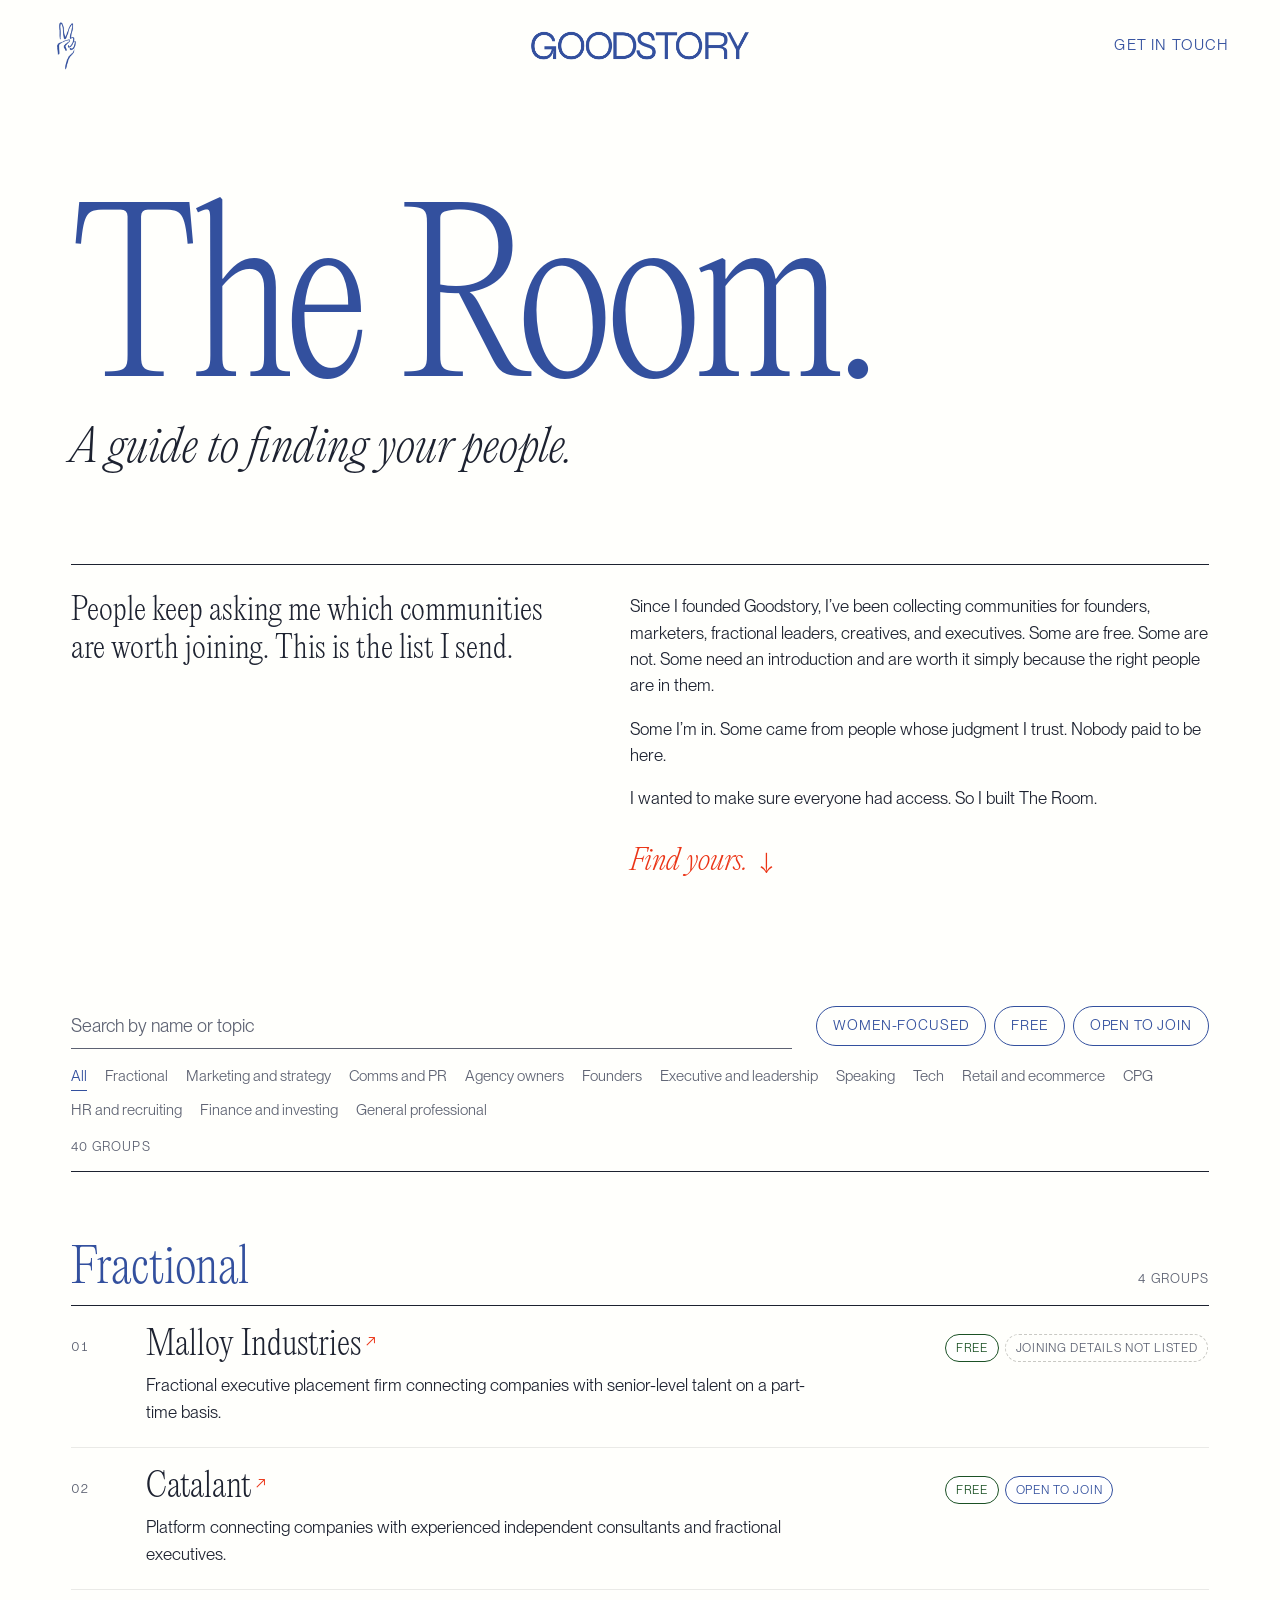
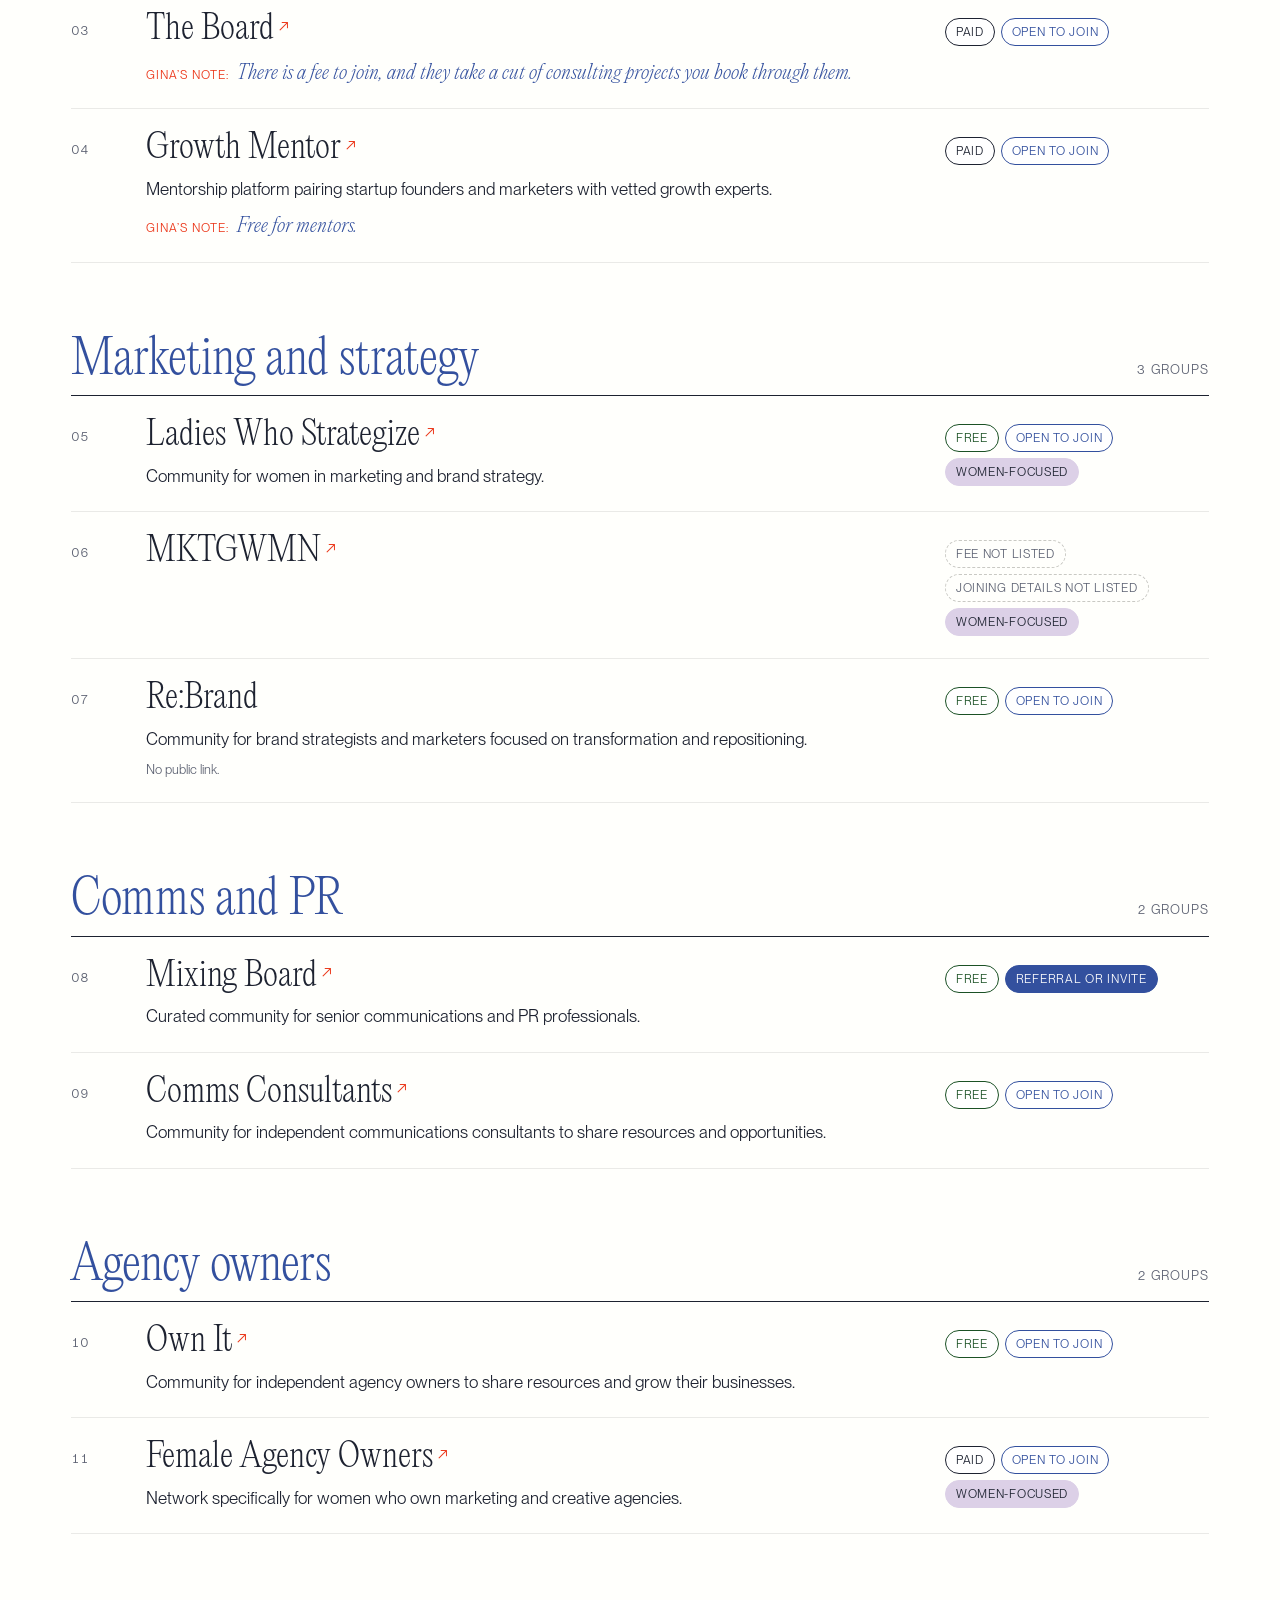
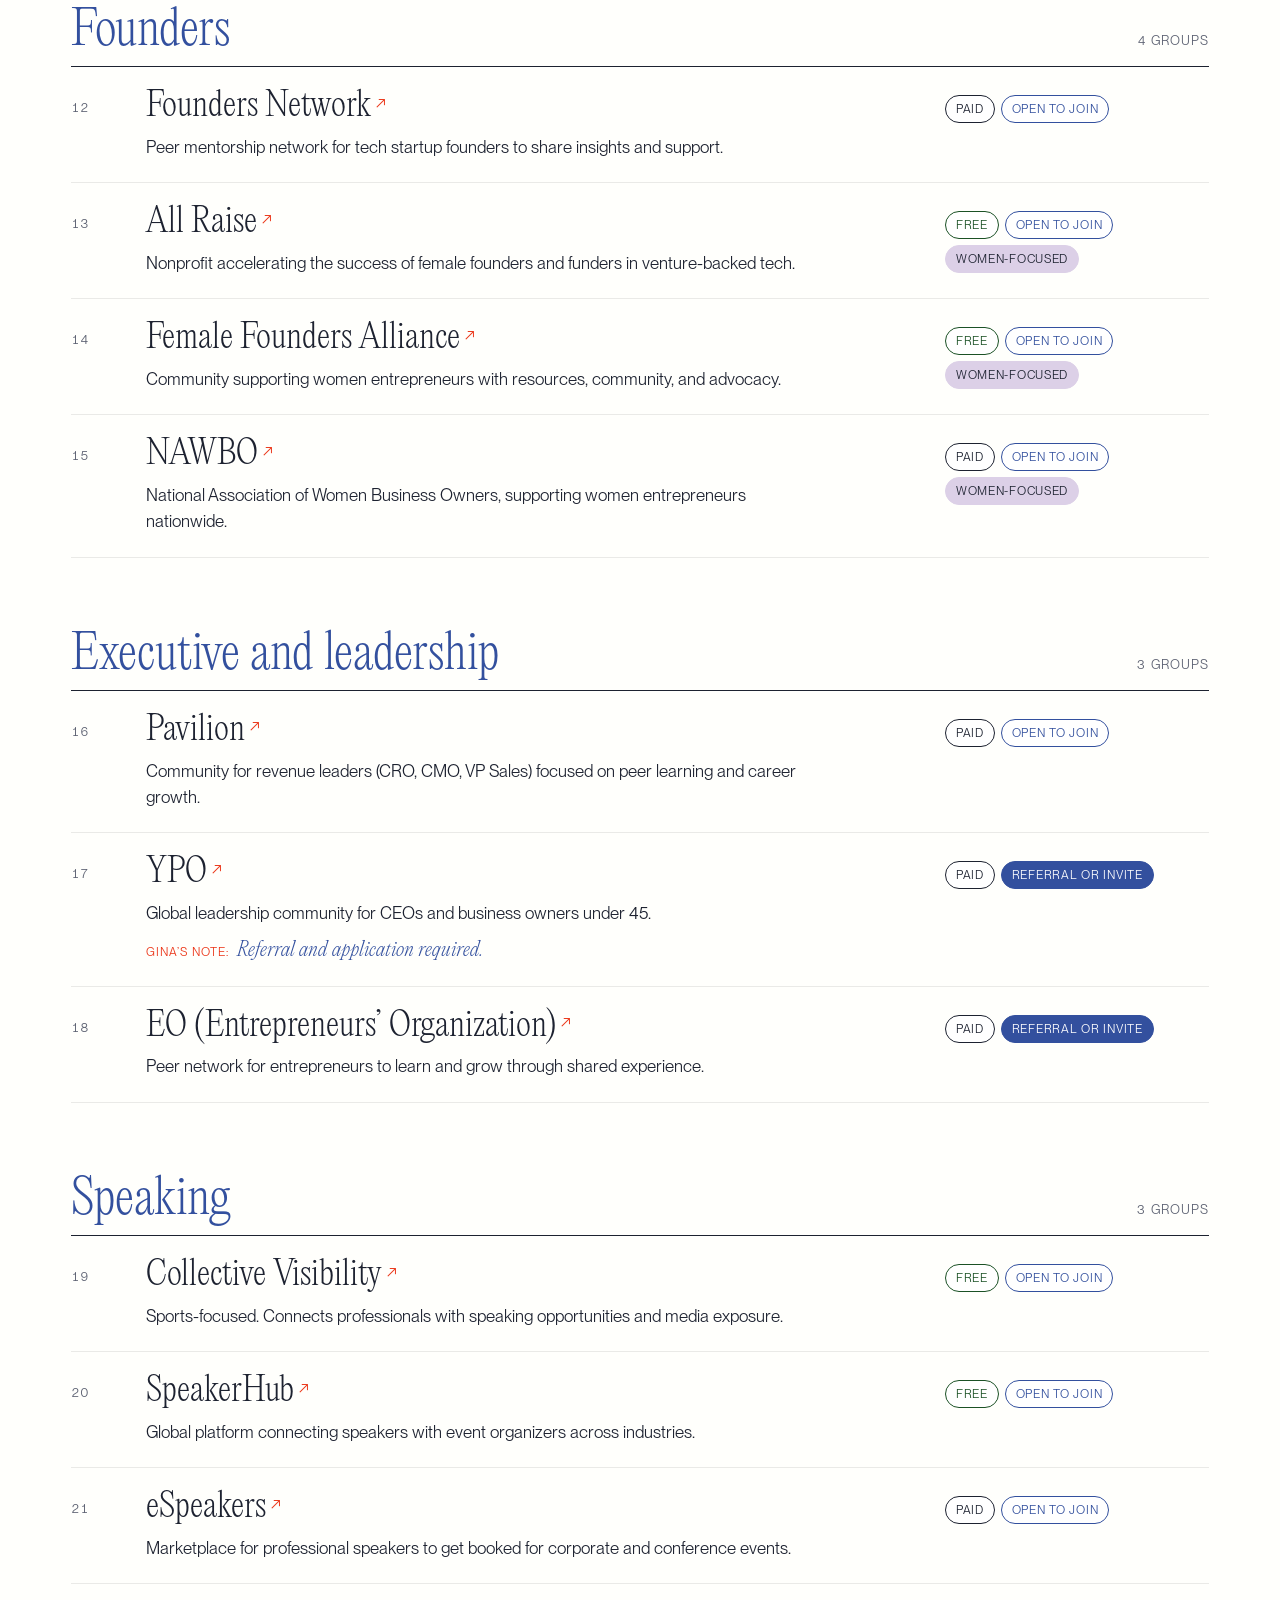
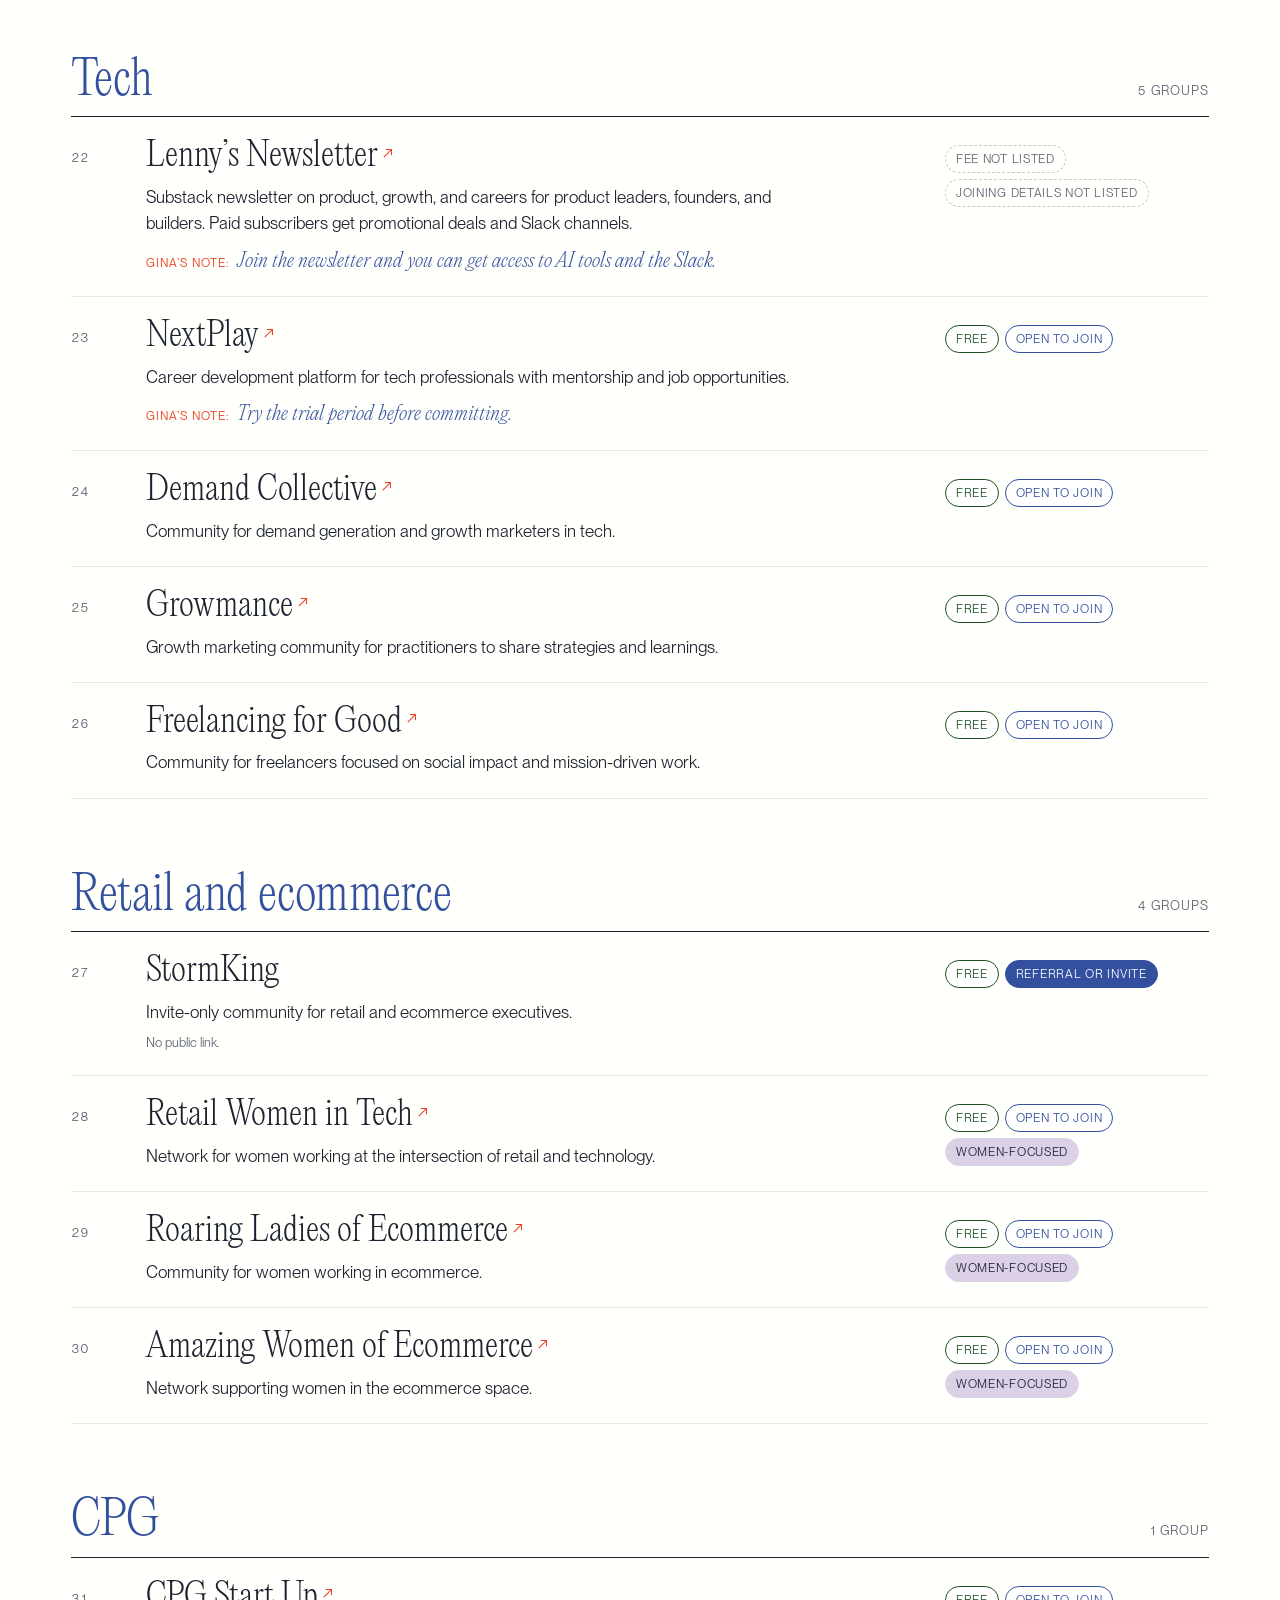
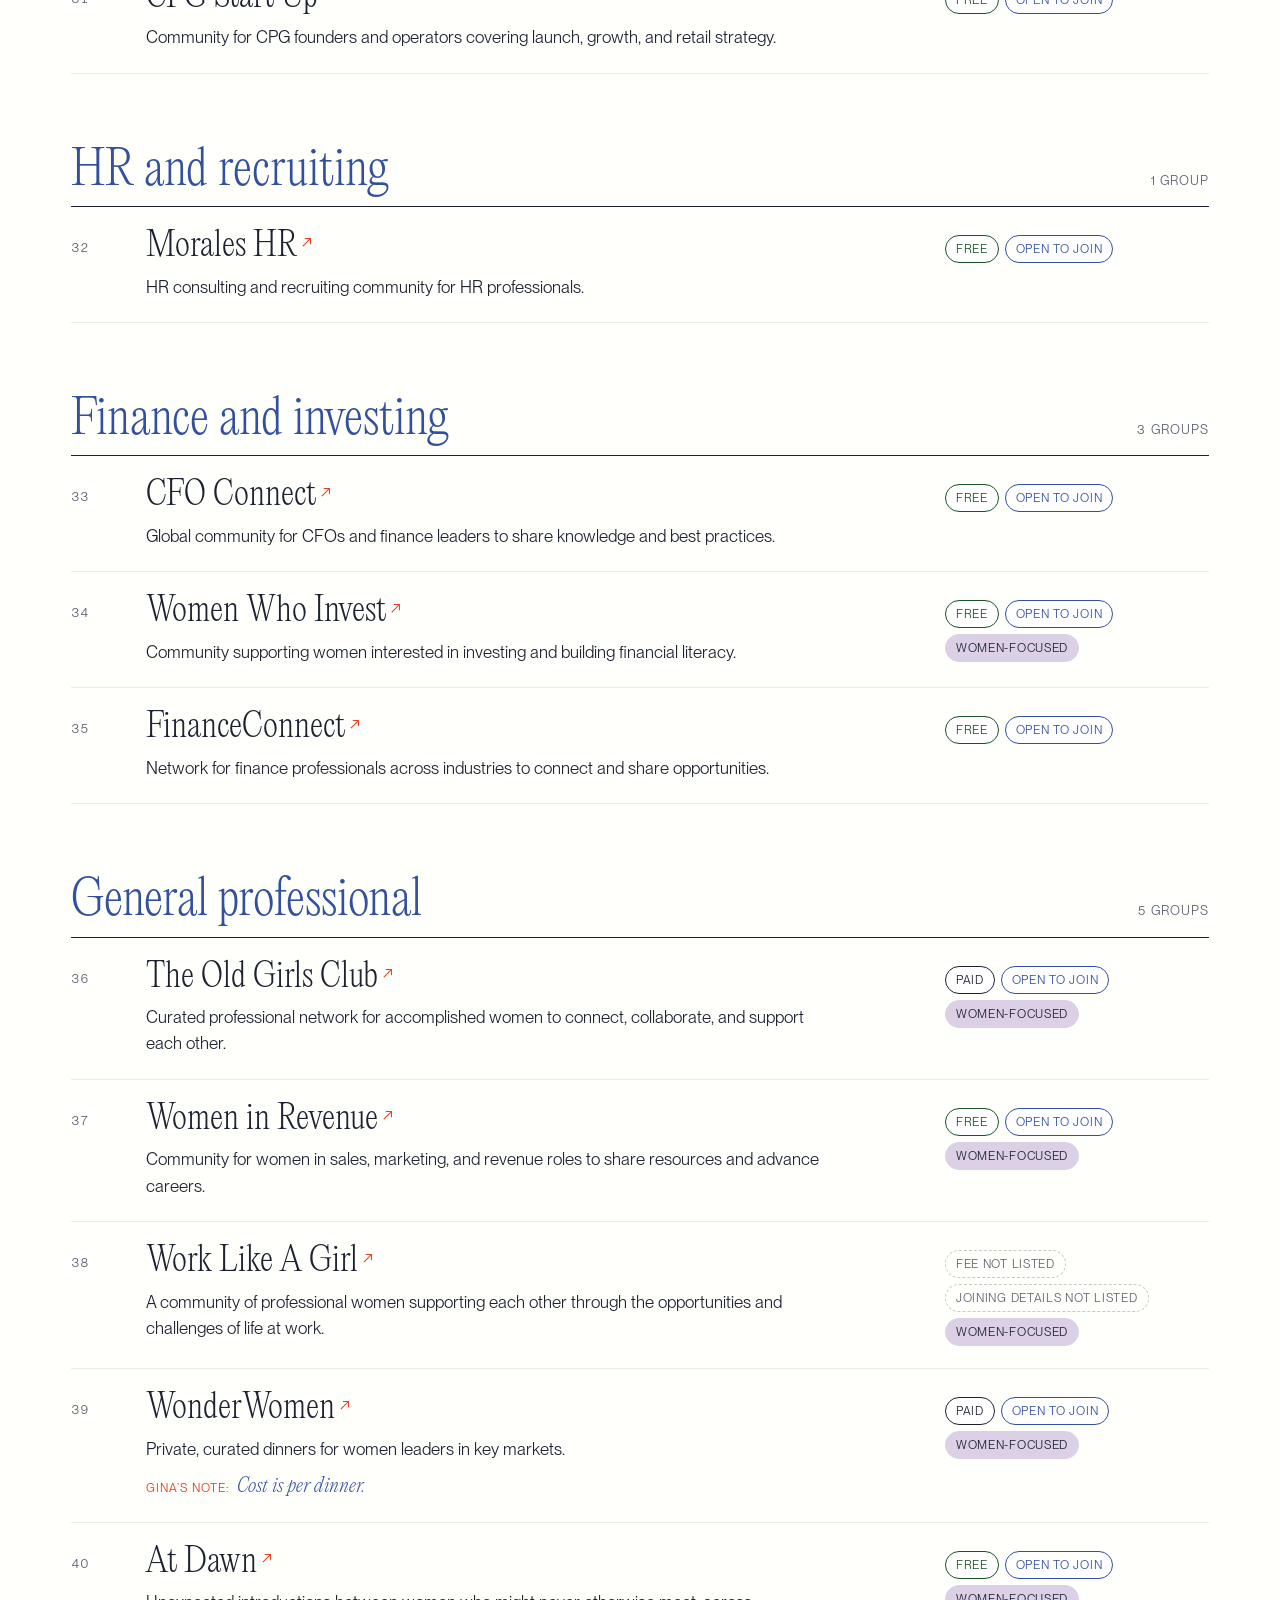
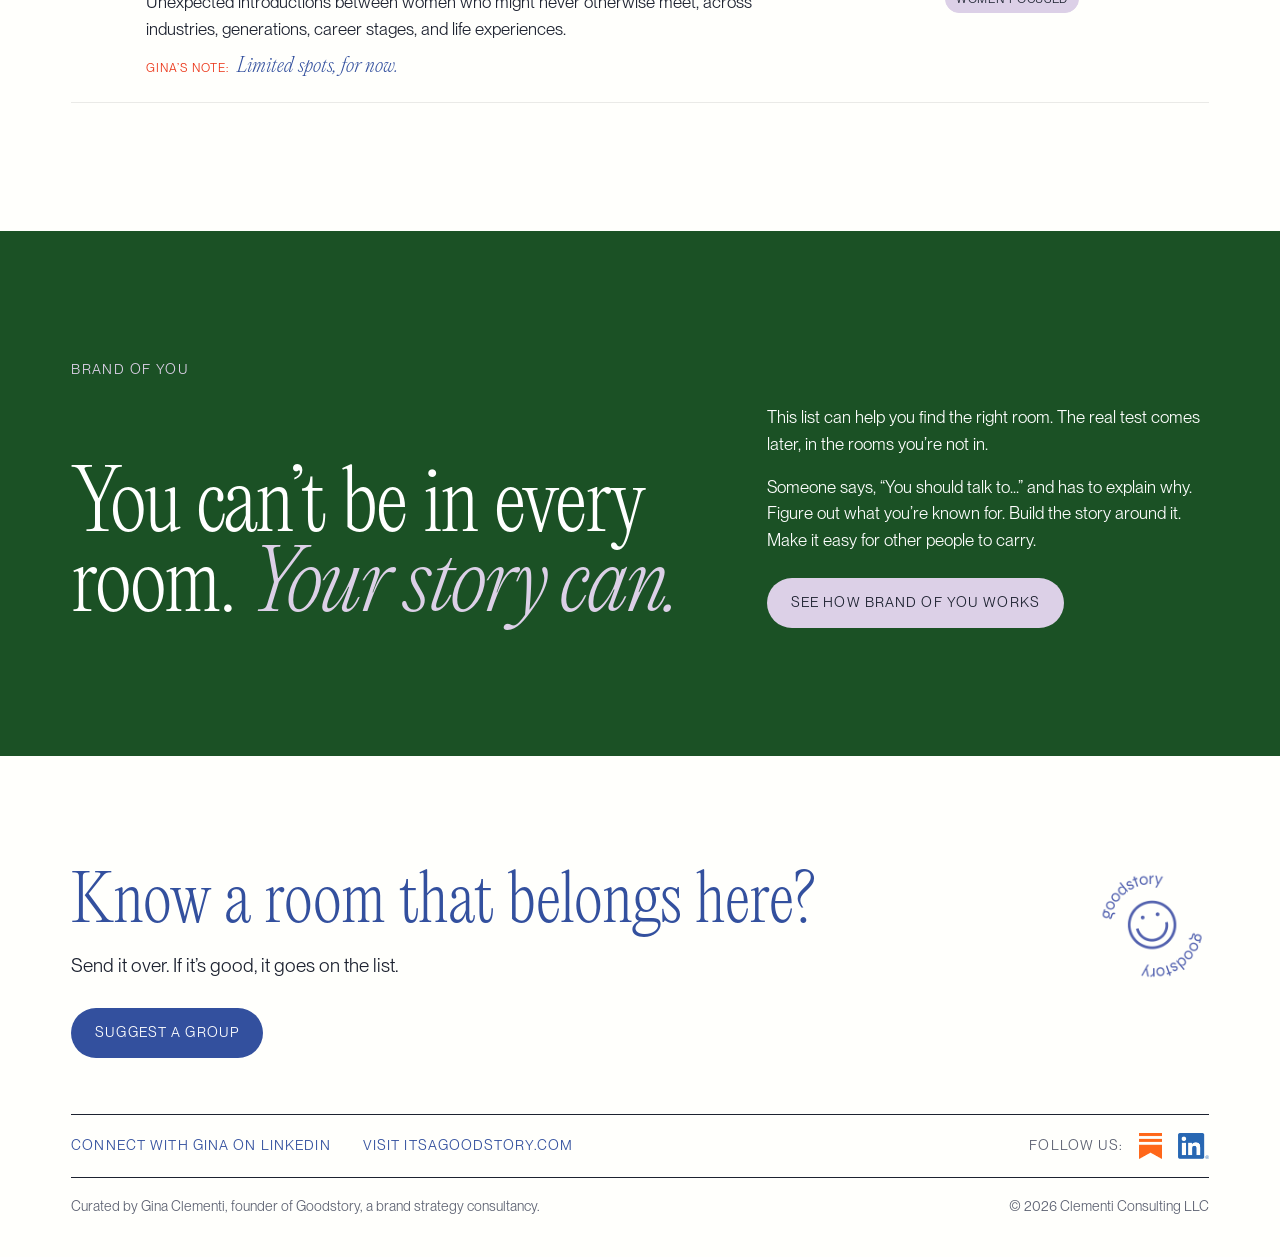
==== index.html @ b551aa8b "Footer: Suggest a group CTA, Follow us icons, links open in new tab" ====
<!doctype html>
<html lang="en">
<head>
  <meta charset="utf-8">
  <meta name="viewport" content="width=device-width, initial-scale=1">
  <title>Networking groups worth your time | Goodstory</title>
  <meta name="description" content="A curated list of professional communities for marketers, founders, fractional executives, and women in business. Filter by focus, cost, and how to get in.">
  <meta property="og:title" content="The Room. A guide to finding your people.">
  <meta property="og:description" content="A curated list of professional communities for marketers, founders, fractional executives, and women in business. Filter by focus, cost, and how to get in.">
  <meta property="og:type" content="website">
  <meta name="twitter:card" content="summary">
  <link rel="icon" type="image/png" href="goodstory-peace.png">
  <link rel="preload" href="editorial-new-ultralight.woff" as="font" type="font/woff" crossorigin>
  <link rel="preload" href="neue-montreal-book.woff" as="font" type="font/woff" crossorigin>
  <link rel="stylesheet" href="styles.css">
</head>
<body>
  <a class="skip" href="#list">Skip to the list</a>

  <header class="masthead">
    <a class="masthead__peace" href="https://itsagoodstory.com/" target="_blank" rel="noopener" aria-label="Goodstory home">
      <span class="peace" aria-hidden="true"></span>
    </a>
    <a class="masthead__wordmark" href="https://itsagoodstory.com/" target="_blank" rel="noopener" aria-label="Goodstory">
      <span class="wordmark" aria-hidden="true"></span>
    </a>
    <a class="masthead__cta" href="https://itsagoodstory.com/contact-goodstory" target="_blank" rel="noopener">Get in touch</a>
  </header>

  <main>
    <section class="hero" aria-labelledby="title">
      <h1 id="title" class="hero__title">The Room.</h1>
      <p class="hero__sub">A guide to finding your people.</p>

      <div class="hero__body">
        <p class="hero__lede">People keep asking me which communities are worth joining. This is the list I send.</p>
        <div class="hero__copy">
          <p>Since I founded Goodstory, I’ve been collecting communities for founders, marketers, fractional leaders, creatives, and executives. Some are free. Some are not. Some need an introduction and are worth it simply because the right people are in them.</p>
          <p>Some I’m in. Some came from people whose judgment I trust. Nobody paid to be here.</p>
          <p>I wanted to make sure everyone had access. So I built The Room.</p>
          <a class="hero__find" href="#list">Find yours. <span aria-hidden="true">↓</span></a>
        </div>
      </div>
    </section>

    <section id="list" class="directory" aria-label="Networking groups">
      <div class="controls" role="search">
        <div class="controls__row">
          <label class="search">
            <span class="visually-hidden">Search by name or topic</span>
            <input id="q" type="search" placeholder="Search by name or topic" autocomplete="off">
          </label>
          <div class="toggles" role="group" aria-label="Filters">
            <button type="button" class="toggle" data-toggle="women" aria-pressed="false">Women-focused</button>
            <button type="button" class="toggle" data-toggle="free" aria-pressed="false">Free</button>
            <button type="button" class="toggle" data-toggle="open" aria-pressed="false">Open to join</button>
          </div>
        </div>
        <div class="cats" role="group" aria-label="Focus" id="cats"></div>
        <p class="count" id="count" aria-live="polite"></p>
      </div>

      <div id="results"></div>

      <div class="empty" id="empty" hidden>
        <p>No groups match these filters.</p>
        <button type="button" class="link-button" id="clear">Clear filters</button>
      </div>
    </section>

    <section class="byou" aria-labelledby="byou-title">
      <div class="byou__inner">
        <p class="eyebrow">Brand of You</p>
        <h2 id="byou-title" class="byou__title">You can’t be in every room. <em>Your story can.</em></h2>
        <div class="byou__copy">
          <p>This list can help you find the right room. The real test comes later, in the rooms you’re not in.</p>
          <p>Someone says, “You should talk to...” and has to explain why. Figure out what you’re known for. Build the story around it. Make it easy for other people to carry.</p>
          <a class="button" href="https://itsagoodstory.com/services-storytelling-brand-of-you" target="_blank" rel="noopener">See how Brand of You works</a>
        </div>
      </div>
    </section>
  </main>

  <footer class="footer">
    <div class="footer__top">
      <div>
        <h2 class="footer__title">Know a room that belongs here?</h2>
        <p class="footer__sub">Send it over. If it’s good, it goes on the list.</p>
        <a class="button button--blue" href="mailto:gina@itsagoodstory.com?subject=A%20room%20for%20the%20list">Suggest a group</a>
      </div>
      <img class="badge" src="goodstory-badge.png" alt="" width="480" height="480">
    </div>
    <div class="footer__bar">
      <nav class="footer__links" aria-label="Goodstory links">
        <a href="https://www.linkedin.com/in/gclementi/" target="_blank" rel="noopener">Connect with Gina on LinkedIn</a>
        <a href="https://itsagoodstory.com/" target="_blank" rel="noopener">Visit itsagoodstory.com</a>
      </nav>
      <div class="follow">
        <span class="follow__label">Follow us:</span>
        <a href="https://goodstory.substack.com/" target="_blank" rel="noopener" aria-label="Goodstory on Substack (opens in a new tab)">
          <img src="icon-substack.png" alt="" width="84" height="96" class="follow__icon follow__icon--substack">
        </a>
        <a href="https://www.linkedin.com/company/itsagoodstory/" target="_blank" rel="noopener" aria-label="Goodstory on LinkedIn (opens in a new tab)">
          <img src="icon-linkedin.png" alt="" width="120" height="102" class="follow__icon follow__icon--linkedin">
        </a>
      </div>
    </div>
    <div class="footer__base">
      <p>Curated by Gina Clementi, founder of Goodstory, a brand strategy consultancy.</p>
      <p>© 2026 Clementi Consulting LLC</p>
    </div>
  </footer>

  <script src="app.js" defer></script>
</body>
</html>
---- styles.css ----
/* The Room — Goodstory
   Fonts: PP Editorial New + PP Neue Montreal (files live alongside this stylesheet). */

@font-face { font-family: "Editorial"; src: url("editorial-new-ultralight.woff") format("woff"); font-weight: 200; font-style: normal; font-display: swap; }
@font-face { font-family: "Editorial"; src: url("editorial-new-ultralight-italic.woff") format("woff"); font-weight: 200; font-style: italic; font-display: swap; }
@font-face { font-family: "Montreal"; src: url("neue-montreal-book.woff") format("woff"); font-weight: 400; font-style: normal; font-display: swap; }
@font-face { font-family: "Montreal"; src: url("neue-montreal-medium.woff") format("woff"); font-weight: 500; font-style: normal; font-display: swap; }

:root {
  --cream: #fffffc;
  --paper: #faf9f7;
  --stone: #eaeae7;
  --ink: #1d2230;
  --muted: #5d6272;
  --blue: #33509e;
  --red: #eb3416;
  --lavender: #dcd0e7;
  --green: #1b5125;

  --serif: "Editorial", "Iowan Old Style", "Palatino Linotype", Georgia, serif;
  --sans: "Montreal", "Helvetica Neue", Helvetica, Arial, sans-serif;

  --gutter: clamp(16px, 4vw, 56px);
  --max: 1240px;
}

*, *::before, *::after { box-sizing: border-box; }
html { scroll-behavior: smooth; -webkit-text-size-adjust: 100%; }
body {
  margin: 0;
  background: var(--cream);
  color: var(--ink);
  font-family: var(--sans);
  font-size: 17px;
  line-height: 1.55;
  -webkit-font-smoothing: antialiased;
}
a { color: inherit; }
img { max-width: 100%; }
:focus-visible { outline: 2px solid var(--red); outline-offset: 3px; }

.visually-hidden { position: absolute !important; width: 1px; height: 1px; overflow: hidden; clip: rect(0 0 0 0); white-space: nowrap; }
.skip { position: absolute; left: -9999px; top: 8px; background: var(--blue); color: #fff; padding: 8px 14px; z-index: 50; }
.skip:focus { left: 8px; }

/* Brand marks — PNGs used as masks so they can take any brand color */
.peace, .wordmark { display: block; background: var(--blue); -webkit-mask-repeat: no-repeat; mask-repeat: no-repeat; -webkit-mask-size: contain; mask-size: contain; -webkit-mask-position: center; mask-position: center; }
.peace { -webkit-mask-image: url("goodstory-peace.png"); mask-image: url("goodstory-peace.png"); width: 30px; aspect-ratio: 200 / 370; }
.badge { width: 112px; height: auto; flex: none; }
.wordmark { -webkit-mask-image: url("goodstory-wordmark.png"); mask-image: url("goodstory-wordmark.png"); width: clamp(150px, 18vw, 250px); aspect-ratio: 900 / 180; }

/* Masthead — mirrors itsagoodstory.com */
.masthead {
  display: grid;
  grid-template-columns: 1fr auto 1fr;
  align-items: center;
  padding: 18px var(--gutter);
}
.masthead__peace { justify-self: start; }
.masthead__cta {
  justify-self: end;
  color: var(--blue);
  text-decoration: none;
  text-transform: uppercase;
  letter-spacing: .08em;
  font-size: 15px;
}
.masthead__cta:hover { color: var(--red); }

/* Hero */
.hero {
  max-width: var(--max);
  margin: 0 auto;
  padding: clamp(56px, 10vw, 128px) var(--gutter) clamp(56px, 8vw, 104px);
}
.hero__title {
  margin: 0;
  font-family: var(--serif);
  font-weight: 200;
  color: var(--blue);
  font-size: clamp(84px, 17vw, 240px);
  line-height: .86;
  letter-spacing: -.035em;
}
.hero__sub {
  margin: 18px 0 0;
  font-family: var(--serif);
  font-style: italic;
  font-weight: 200;
  font-size: clamp(26px, 3.4vw, 44px);
  line-height: 1.15;
  color: var(--ink);
}
.hero__body {
  display: grid;
  grid-template-columns: 5fr 6fr;
  gap: clamp(28px, 6vw, 96px);
  margin-top: clamp(48px, 7vw, 96px);
  padding-top: 28px;
  border-top: 1px solid var(--ink);
}
.hero__lede {
  margin: 0;
  font-family: var(--serif);
  font-weight: 200;
  font-size: clamp(24px, 2.4vw, 32px);
  line-height: 1.22;
}
.hero__copy p { margin: 0 0 1em; max-width: 34em; }
.hero__find {
  display: inline-flex;
  gap: .4em;
  margin-top: .4em;
  font-family: var(--serif);
  font-style: italic;
  font-size: 28px;
  color: var(--red);
  text-decoration: none;
}
.hero__find:hover { text-decoration: underline; text-underline-offset: 6px; text-decoration-thickness: 1px; }

/* Directory */
.directory {
  max-width: var(--max);
  margin: 0 auto;
  padding: 0 var(--gutter) clamp(72px, 10vw, 140px);
  scroll-margin-top: 0;
}
.controls {
  position: sticky;
  top: 0;
  z-index: 10;
  background: var(--cream);
  padding: 18px 0 14px;
  border-bottom: 1px solid var(--ink);
}
.controls__row { display: flex; flex-wrap: wrap; gap: 14px 24px; align-items: center; justify-content: space-between; }
.search { flex: 1 1 280px; }
.search input {
  width: 100%;
  font: inherit;
  font-size: 18px;
  color: var(--ink);
  background: transparent;
  border: 0;
  border-bottom: 1px solid var(--muted);
  border-radius: 0;
  padding: 8px 0;
  -webkit-appearance: none;
  appearance: none;
}
.search input::placeholder { color: var(--muted); }
.search input:focus { outline: none; border-bottom-color: var(--blue); }

.toggles { display: flex; flex-wrap: wrap; gap: 8px; }
.toggle, .cat {
  font: inherit;
  cursor: pointer;
  border-radius: 999px;
  transition: background-color .15s, color .15s, border-color .15s;
}
.toggle {
  font-size: 14px;
  letter-spacing: .06em;
  text-transform: uppercase;
  padding: 8px 16px;
  color: var(--blue);
  background: transparent;
  border: 1px solid var(--blue);
}
.toggle:hover { background: var(--lavender); }
.toggle[aria-pressed="true"] { background: var(--blue); color: #fff; }

.cats { display: flex; gap: 6px 18px; flex-wrap: wrap; margin-top: 14px; }
.cat {
  background: none;
  border: 0;
  border-radius: 0;
  padding: 2px 0;
  font-size: 15px;
  color: var(--muted);
  border-bottom: 1px solid transparent;
}
.cat:hover { color: var(--ink); }
.cat[aria-pressed="true"] { color: var(--blue); border-bottom-color: var(--blue); }
.count { margin: 12px 0 0; font-size: 13px; letter-spacing: .08em; text-transform: uppercase; color: var(--muted); }

.section { margin-top: clamp(40px, 6vw, 72px); }
.section__head {
  display: flex;
  align-items: baseline;
  justify-content: space-between;
  gap: 16px;
  padding-bottom: 10px;
  border-bottom: 1px solid var(--ink);
}
.section__title {
  margin: 0;
  font-family: var(--serif);
  font-weight: 200;
  font-size: clamp(30px, 4vw, 48px);
  line-height: 1.05;
  color: var(--blue);
}
.section__n { font-size: 13px; letter-spacing: .08em; text-transform: uppercase; color: var(--muted); white-space: nowrap; }

.group {
  display: grid;
  grid-template-columns: 3.2rem minmax(0, 1fr) minmax(0, 16.5rem);
  gap: 8px 24px;
  padding: 22px 0;
  border-bottom: 1px solid var(--stone);
}
.group__idx { font-size: 13px; color: var(--muted); padding-top: 9px; font-variant-numeric: tabular-nums; }
.group__name {
  margin: 0;
  font-family: var(--serif);
  font-weight: 200;
  font-size: clamp(26px, 2.6vw, 34px);
  line-height: 1.1;
}
.group__name a { text-decoration: none; background-image: linear-gradient(var(--red), var(--red)); background-size: 0 1px; background-position: 0 100%; background-repeat: no-repeat; transition: background-size .25s; }
.group__name a:hover { background-size: 100% 1px; color: var(--ink); }
.group__name .arrow { font-family: var(--sans); font-size: .5em; color: var(--red); vertical-align: .45em; margin-left: .25em; }
.group__desc { margin: 8px 0 0; max-width: 40em; }
.group__desc--missing { color: var(--muted); }
.group__note {
  margin: 12px 0 0;
  max-width: 40em;
  font-family: var(--serif);
  font-style: italic;
  font-size: 19px;
  line-height: 1.35;
  color: var(--blue);
}
.group__note::before { content: "Gina’s note: "; font-family: var(--sans); font-style: normal; font-size: 12px; letter-spacing: .08em; text-transform: uppercase; color: var(--red); margin-right: .35em; }
.group__nolink { font-size: 13px; color: var(--muted); margin: 8px 0 0; }

.tags { display: flex; flex-wrap: wrap; align-content: flex-start; gap: 6px; padding: 6px 0 0; list-style: none; margin: 0; }
.tag {
  font-size: 12px;
  letter-spacing: .06em;
  text-transform: uppercase;
  line-height: 1;
  padding: 7px 10px;
  white-space: nowrap;
  border-radius: 999px;
  border: 1px solid var(--stone);
  color: var(--ink);
  background: var(--paper);
}
.tag--free { background: #fff; border-color: var(--green); color: var(--green); }
.tag--paid { background: #fff; border-color: var(--ink); }
.tag--open { background: #fff; border-color: var(--blue); color: var(--blue); }
.tag--referral { background: var(--blue); border-color: var(--blue); color: #fff; }
.tag--women { background: var(--lavender); border-color: var(--lavender); color: var(--ink); }
.tag--unknown { color: var(--muted); background: transparent; border-style: dashed; border-color: #c9c9c4; }

.empty { padding: 56px 0; }
.empty p { margin: 0 0 10px; font-family: var(--serif); font-size: 32px; font-weight: 200; }
.link-button { font: inherit; background: none; border: 0; padding: 0; color: var(--red); text-decoration: underline; text-underline-offset: 4px; cursor: pointer; }

/* Brand of You — the green block from the main site */
.byou { background: var(--green); color: #fff; }
.byou__inner {
  max-width: var(--max);
  margin: 0 auto;
  padding: clamp(72px, 10vw, 140px) var(--gutter);
  display: grid;
  grid-template-columns: 7fr 5fr;
  gap: 24px clamp(28px, 6vw, 96px);
  align-items: end;
}
.eyebrow { grid-column: 1 / -1; margin: 0; font-size: 14px; letter-spacing: .1em; text-transform: uppercase; color: var(--lavender); }
.byou__title {
  margin: 0;
  font-family: var(--serif);
  font-weight: 200;
  font-size: clamp(44px, 6.4vw, 92px);
  line-height: .98;
  letter-spacing: -.02em;
}
.byou__title em { color: var(--lavender); }
.byou__copy p { margin: 0 0 1em; }
.button {
  display: inline-block;
  margin-top: .6em;
  padding: 14px 24px;
  border-radius: 999px;
  background: var(--lavender);
  color: var(--ink);
  text-decoration: none;
  font-size: 14px;
  letter-spacing: .08em;
  text-transform: uppercase;
  transition: background-color .15s, color .15s;
}
.button:hover { background: #fff; }

/* Footer */
.footer { max-width: var(--max); margin: 0 auto; padding: clamp(64px, 9vw, 120px) var(--gutter) 40px; }
.footer__top { display: flex; justify-content: space-between; align-items: flex-start; gap: 24px; }
.footer__title { margin: 0; font-family: var(--serif); font-weight: 200; font-size: clamp(38px, 5vw, 68px); line-height: 1.02; color: var(--blue); }
.footer__sub { margin: 14px 0 0; font-size: 19px; }
.footer__bar {
  display: flex;
  flex-wrap: wrap;
  align-items: center;
  justify-content: space-between;
  gap: 16px 32px;
  margin-top: 56px;
  padding: 18px 0;
  border-top: 1px solid var(--ink);
  border-bottom: 1px solid var(--ink);
}
.footer__links { display: flex; flex-wrap: wrap; gap: 12px 32px; }
.footer__links a { text-decoration: none; text-transform: uppercase; letter-spacing: .08em; font-size: 14px; color: var(--blue); }
.footer__links a:hover { color: var(--red); }
.footer__base { display: flex; flex-wrap: wrap; justify-content: space-between; gap: 8px 24px; margin-top: 18px; font-size: 14px; color: var(--muted); }
.footer__base p { margin: 0; }

/* Small screens */
@media (max-width: 820px) {
  .hero__body, .byou__inner { grid-template-columns: 1fr; }
  .group { grid-template-columns: 2.2rem minmax(0, 1fr); }
  .tags { grid-column: 2; padding-top: 4px; }
  .masthead__cta { font-size: 13px; }
  .peace { width: 24px; }
  .badge { width: 80px; }
}
@media (max-width: 520px) {
  .masthead { grid-template-columns: auto 1fr auto; gap: 12px; }
  .masthead__wordmark { justify-self: center; }
  .wordmark { width: 130px; }
  .controls { position: static; }
  .toggles { width: 100%; }
  .toggle { flex: 1 1 auto; padding: 8px 10px; font-size: 12px; }
  .cats { flex-wrap: nowrap; overflow-x: auto; padding-bottom: 6px; scrollbar-width: none; }
  .cats::-webkit-scrollbar { display: none; }
  .cat { white-space: nowrap; }
  .group { grid-template-columns: minmax(0, 1fr); }
  .group__idx { display: none; }
  .tags { grid-column: 1; }
}

@media (prefers-reduced-motion: reduce) {
  html { scroll-behavior: auto; }
  * { transition: none !important; }
}
.count__clear { margin-left: 14px; font-size: 13px; letter-spacing: .08em; text-transform: uppercase; }

.button--blue { background: var(--blue); color: #fff; margin-top: 28px; }
.button--blue:hover { background: var(--red); color: #fff; }
.follow { display: flex; align-items: center; gap: 16px; }
.follow__label { text-transform: uppercase; letter-spacing: .08em; font-size: 14px; color: var(--muted); }
.follow a { display: inline-flex; transition: opacity .15s, transform .15s; }
.follow a:hover { opacity: .8; transform: translateY(-1px); }
.follow__icon { height: 26px; width: auto; }
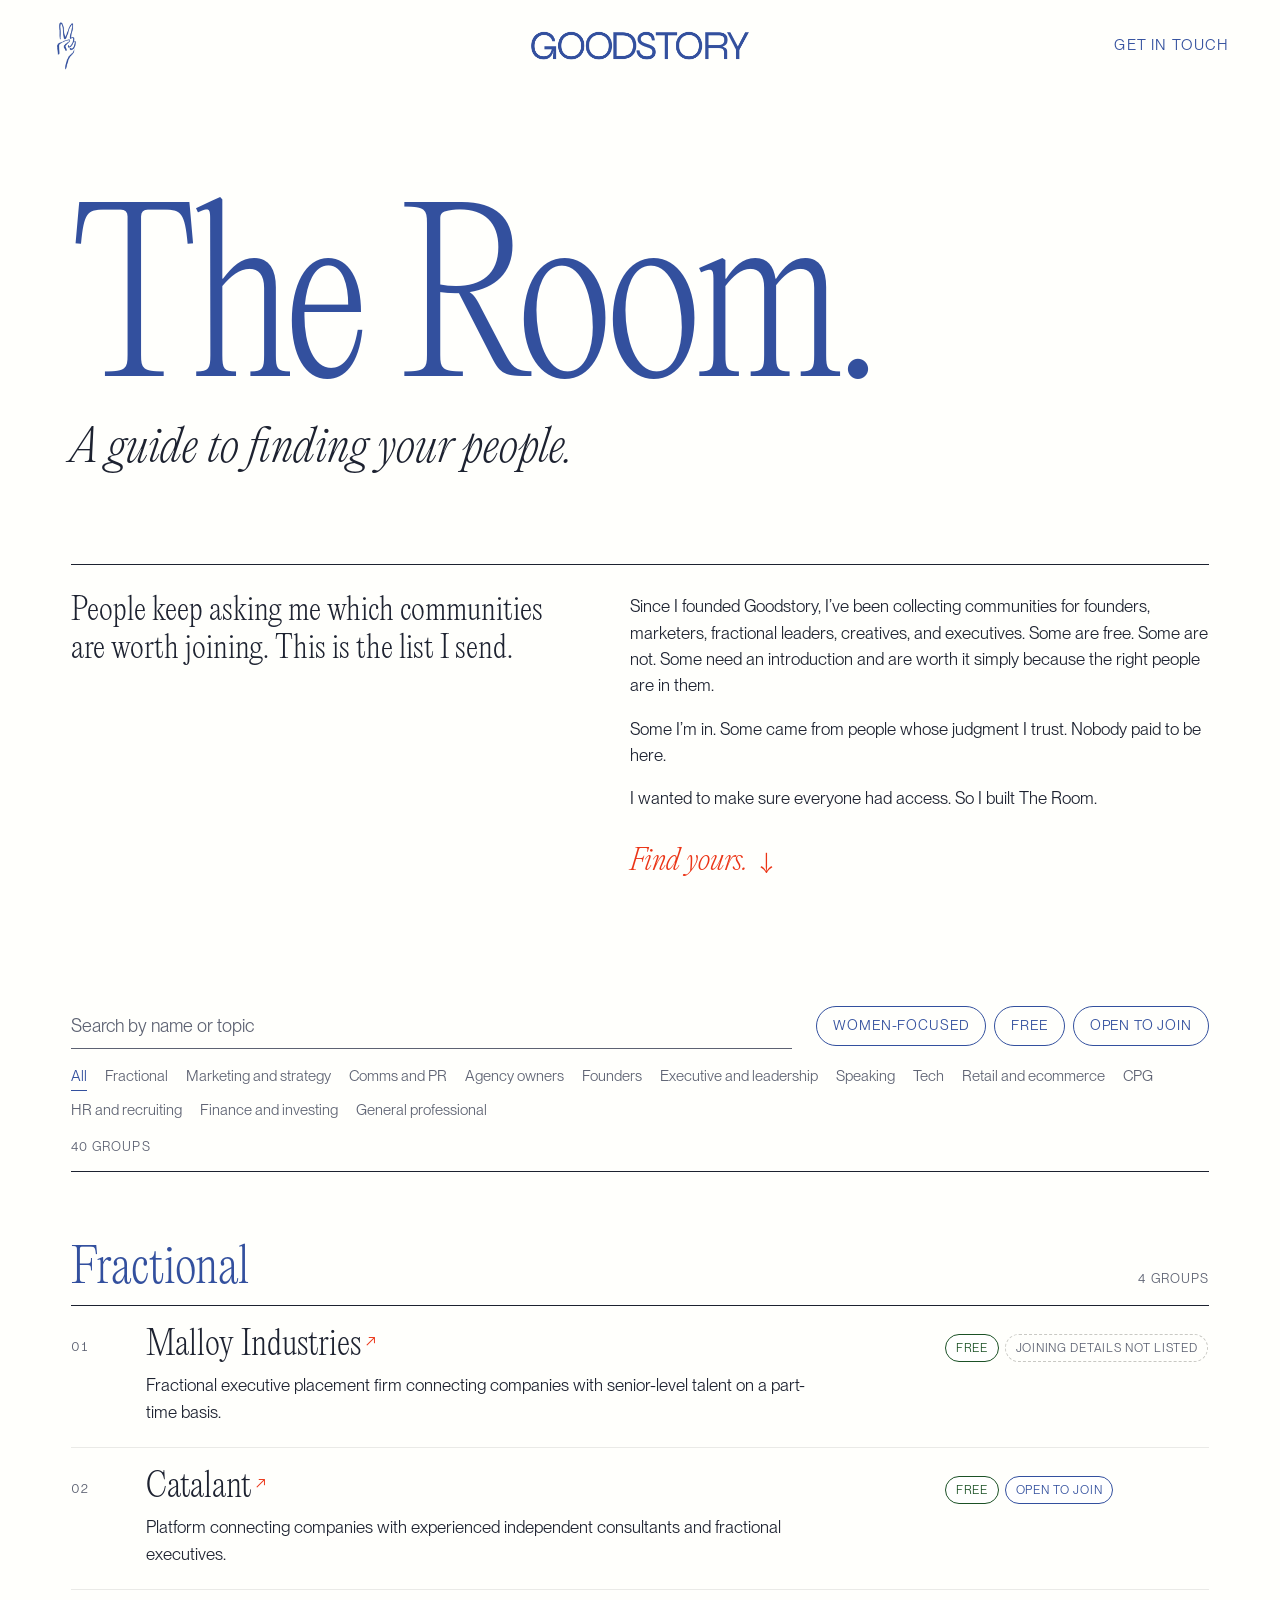
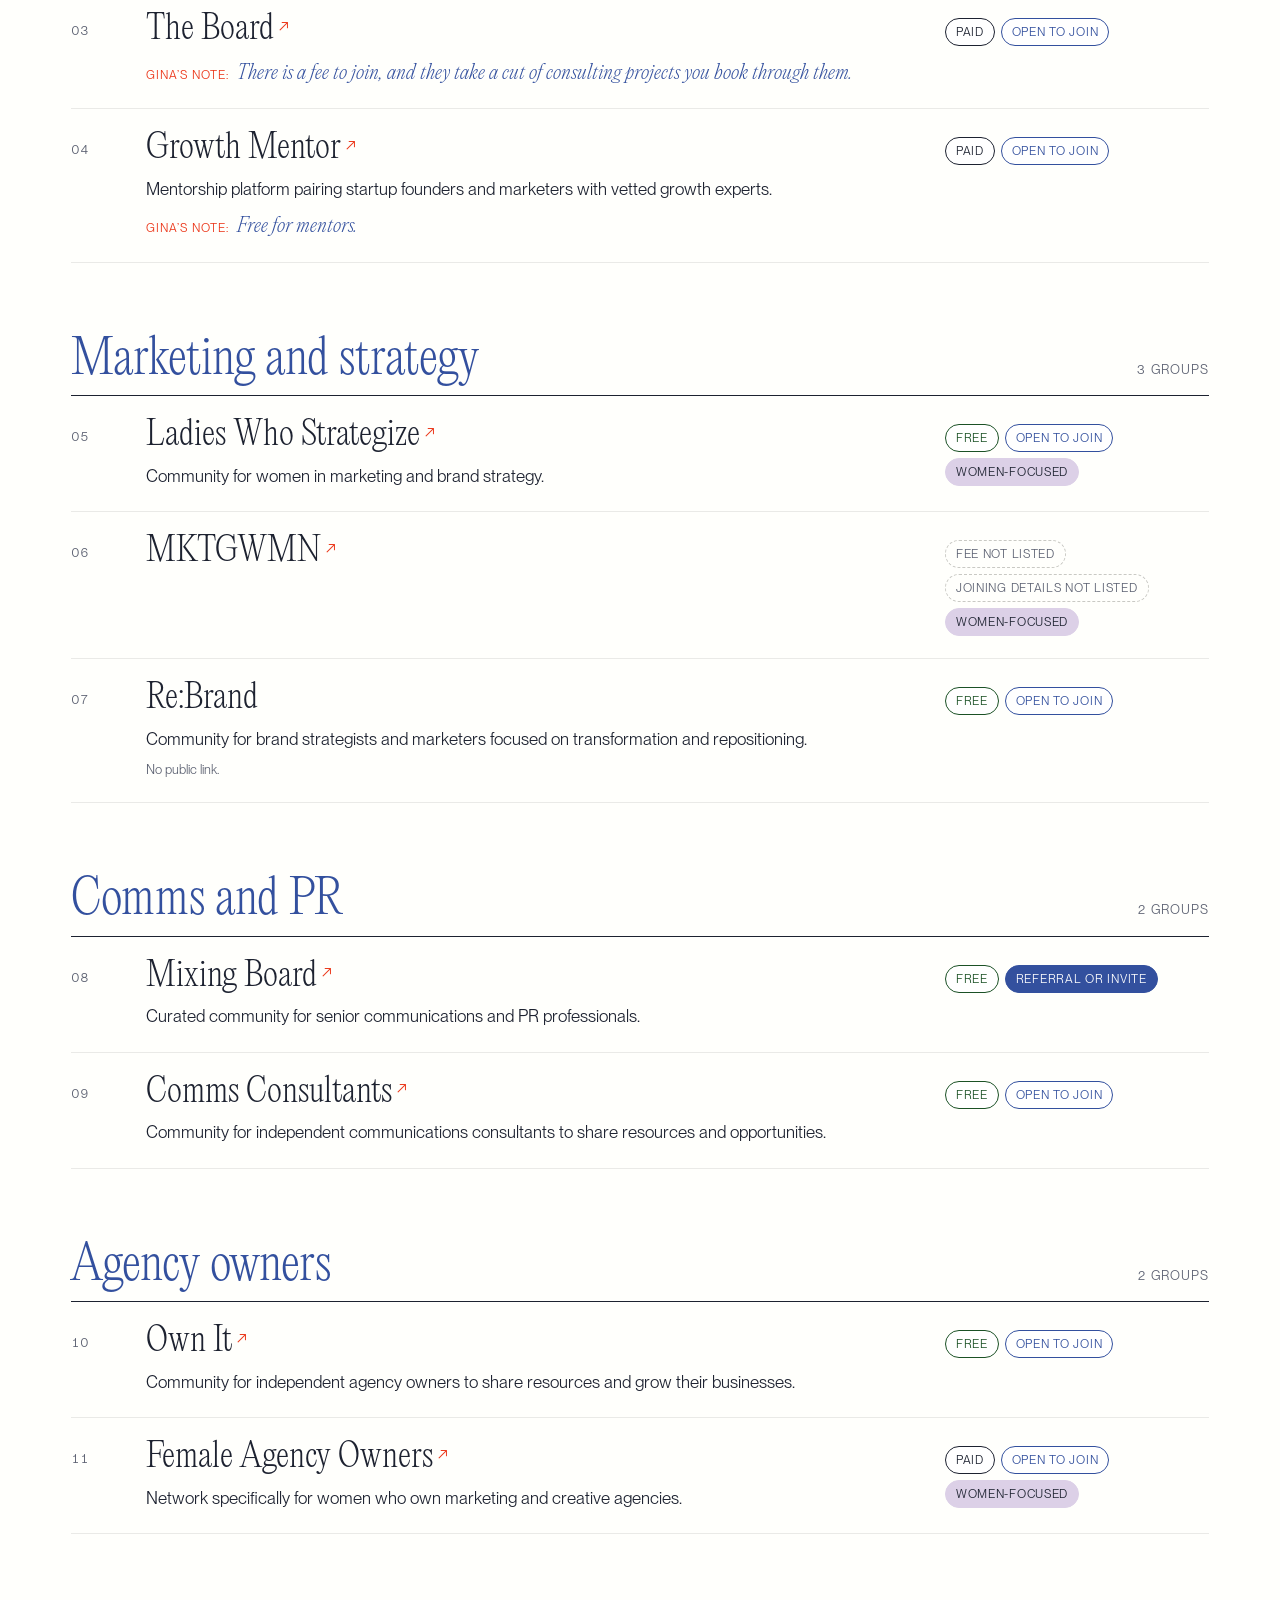
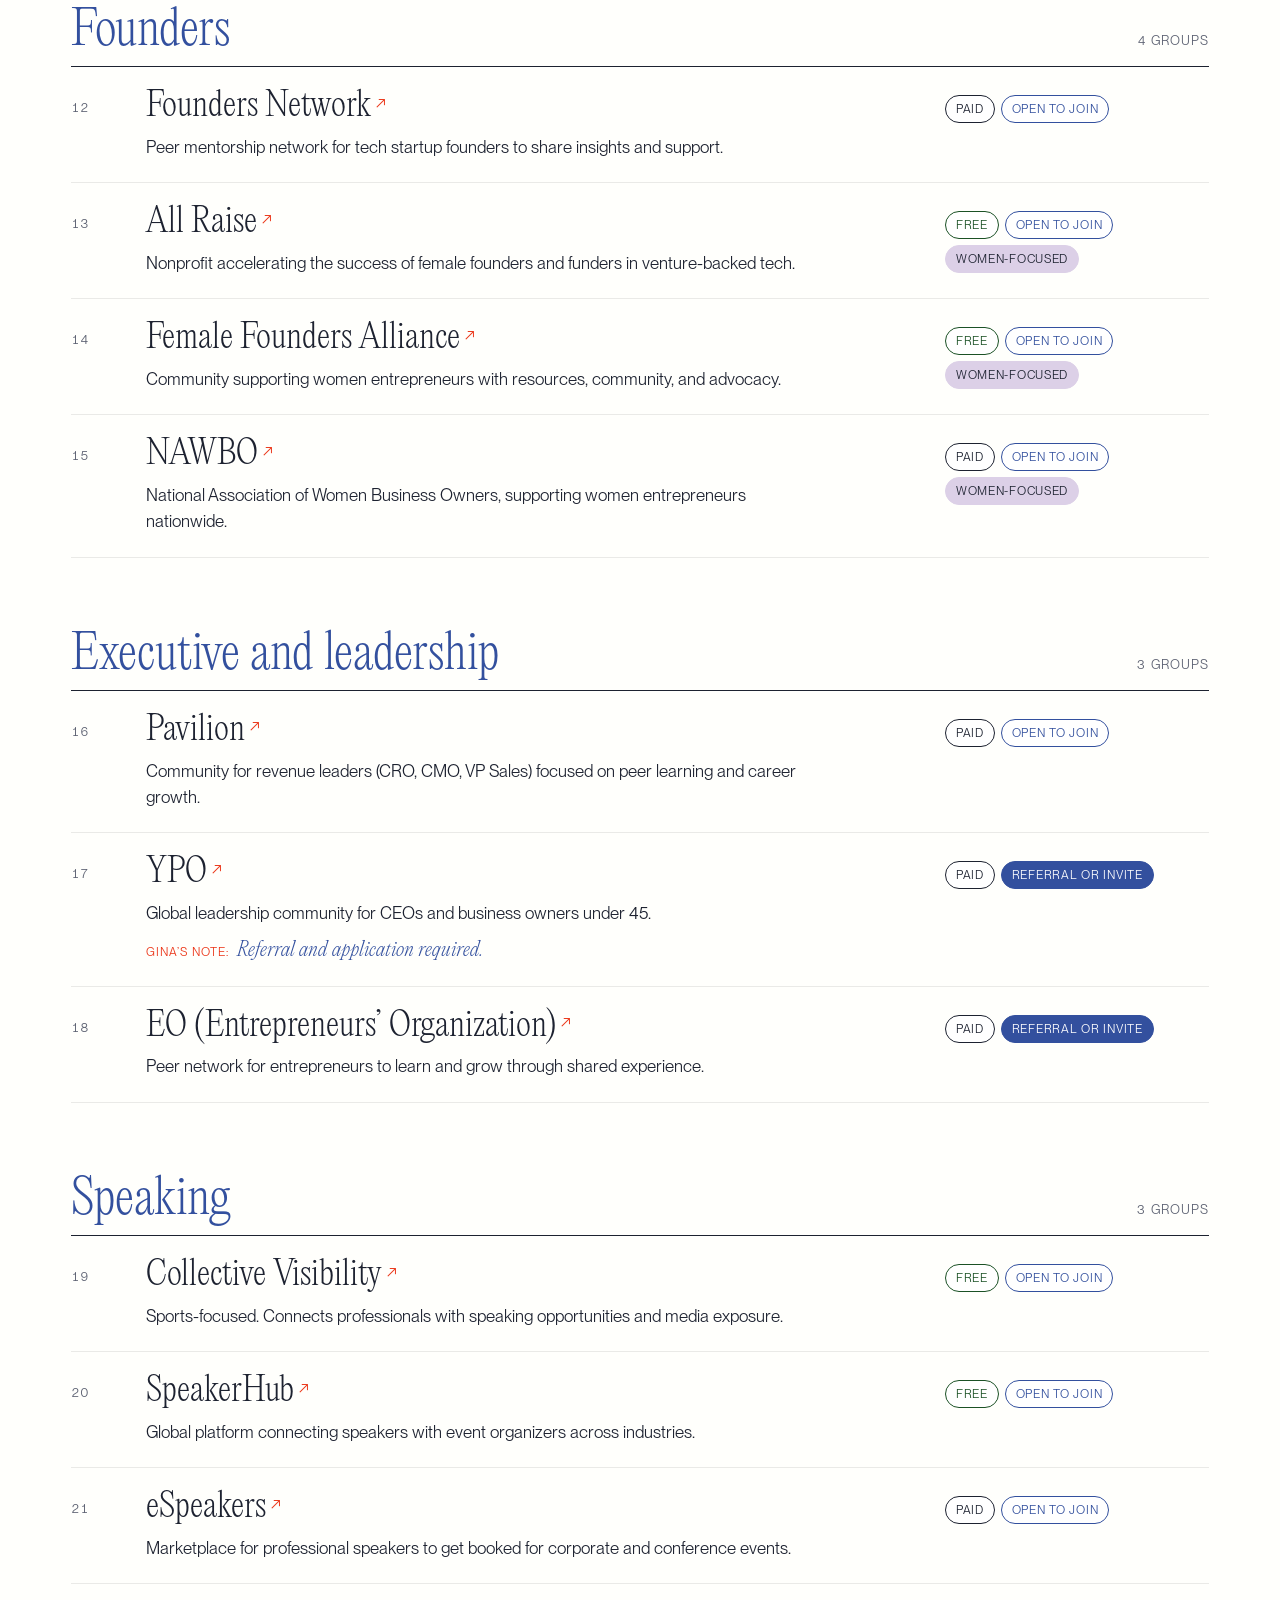
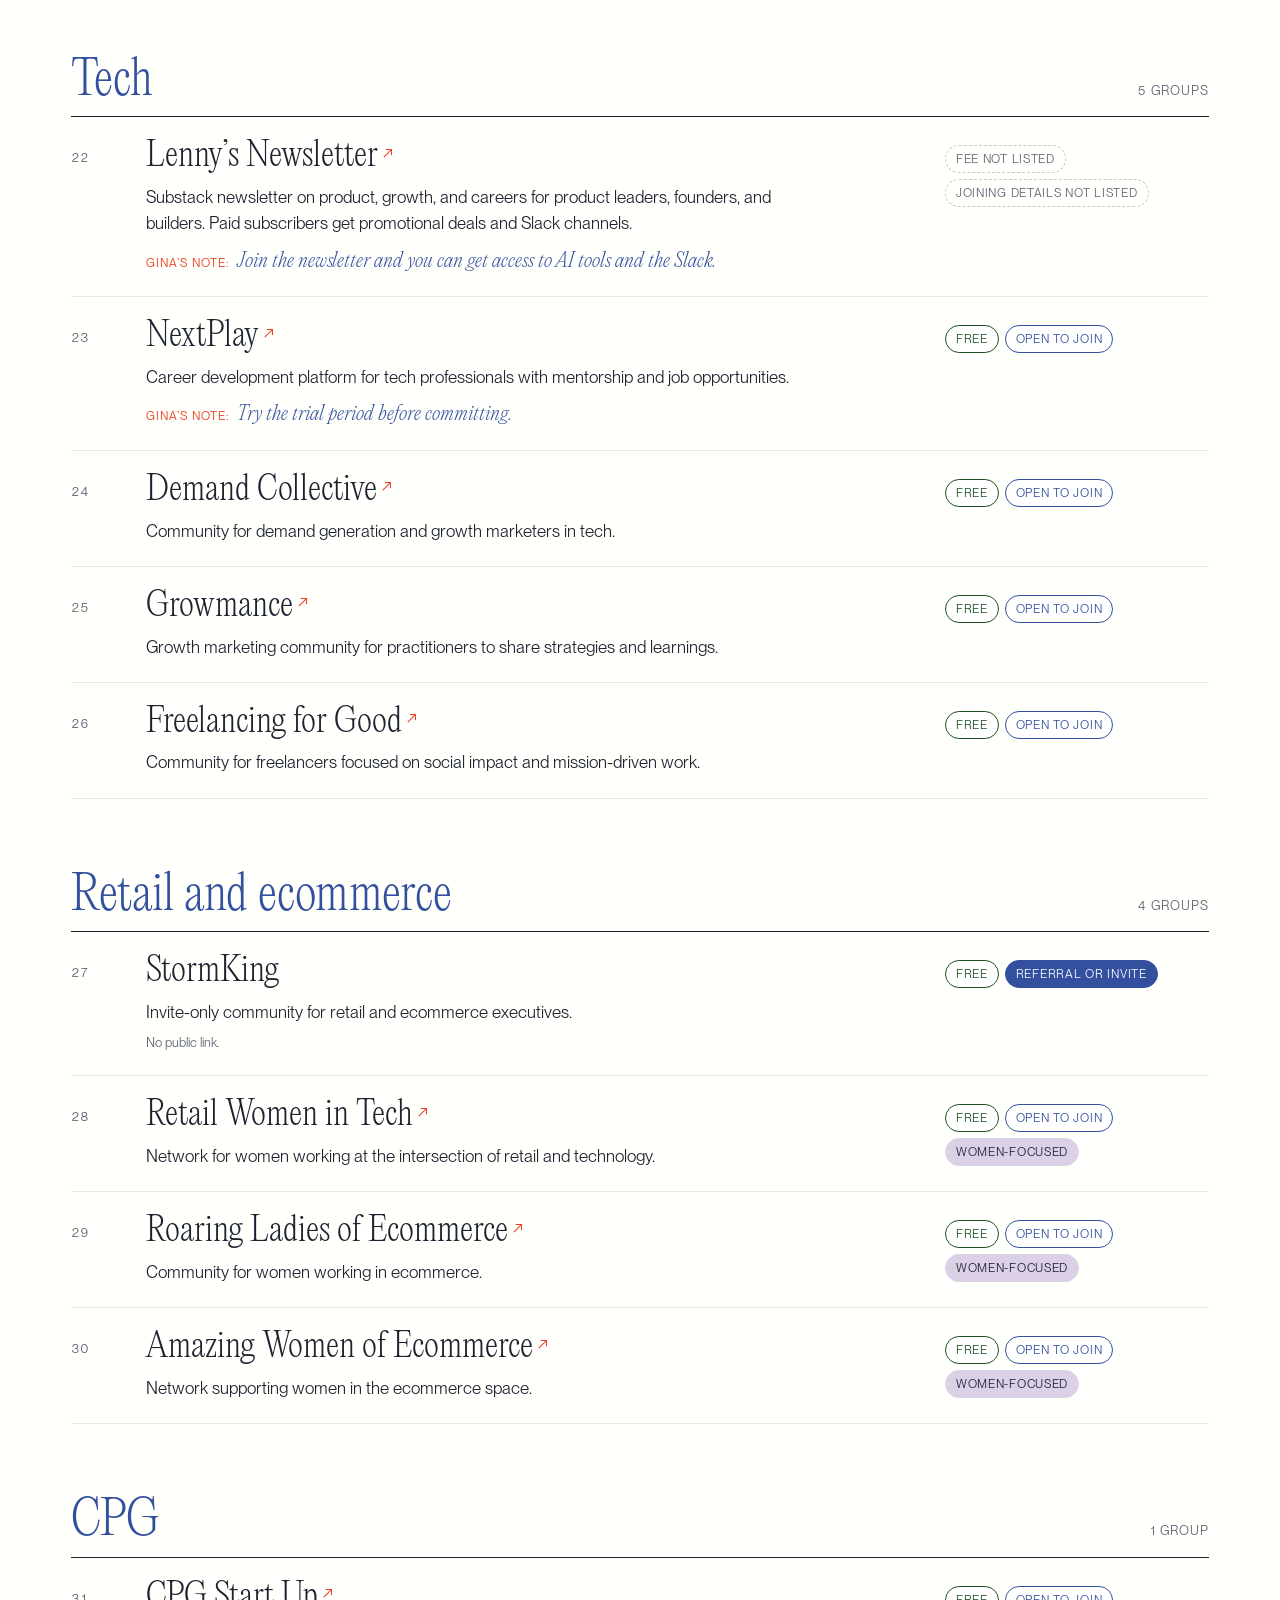
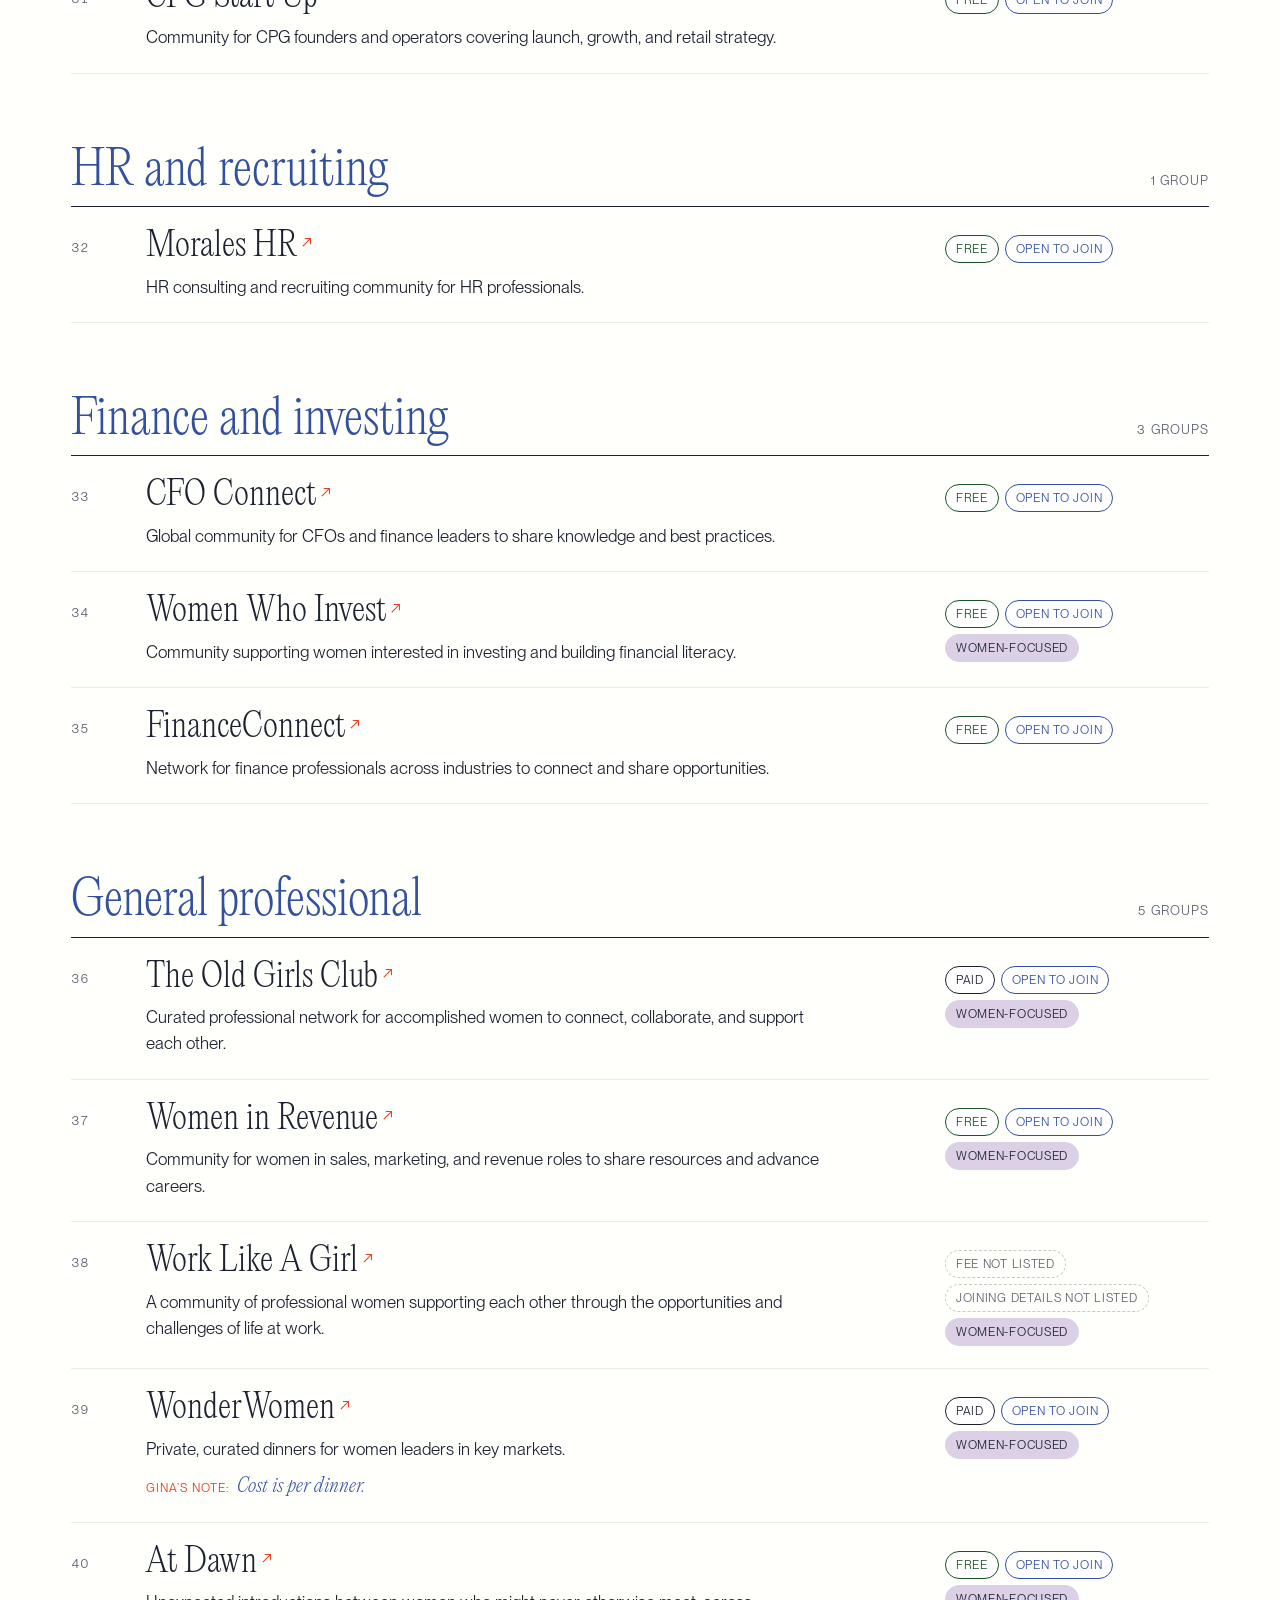
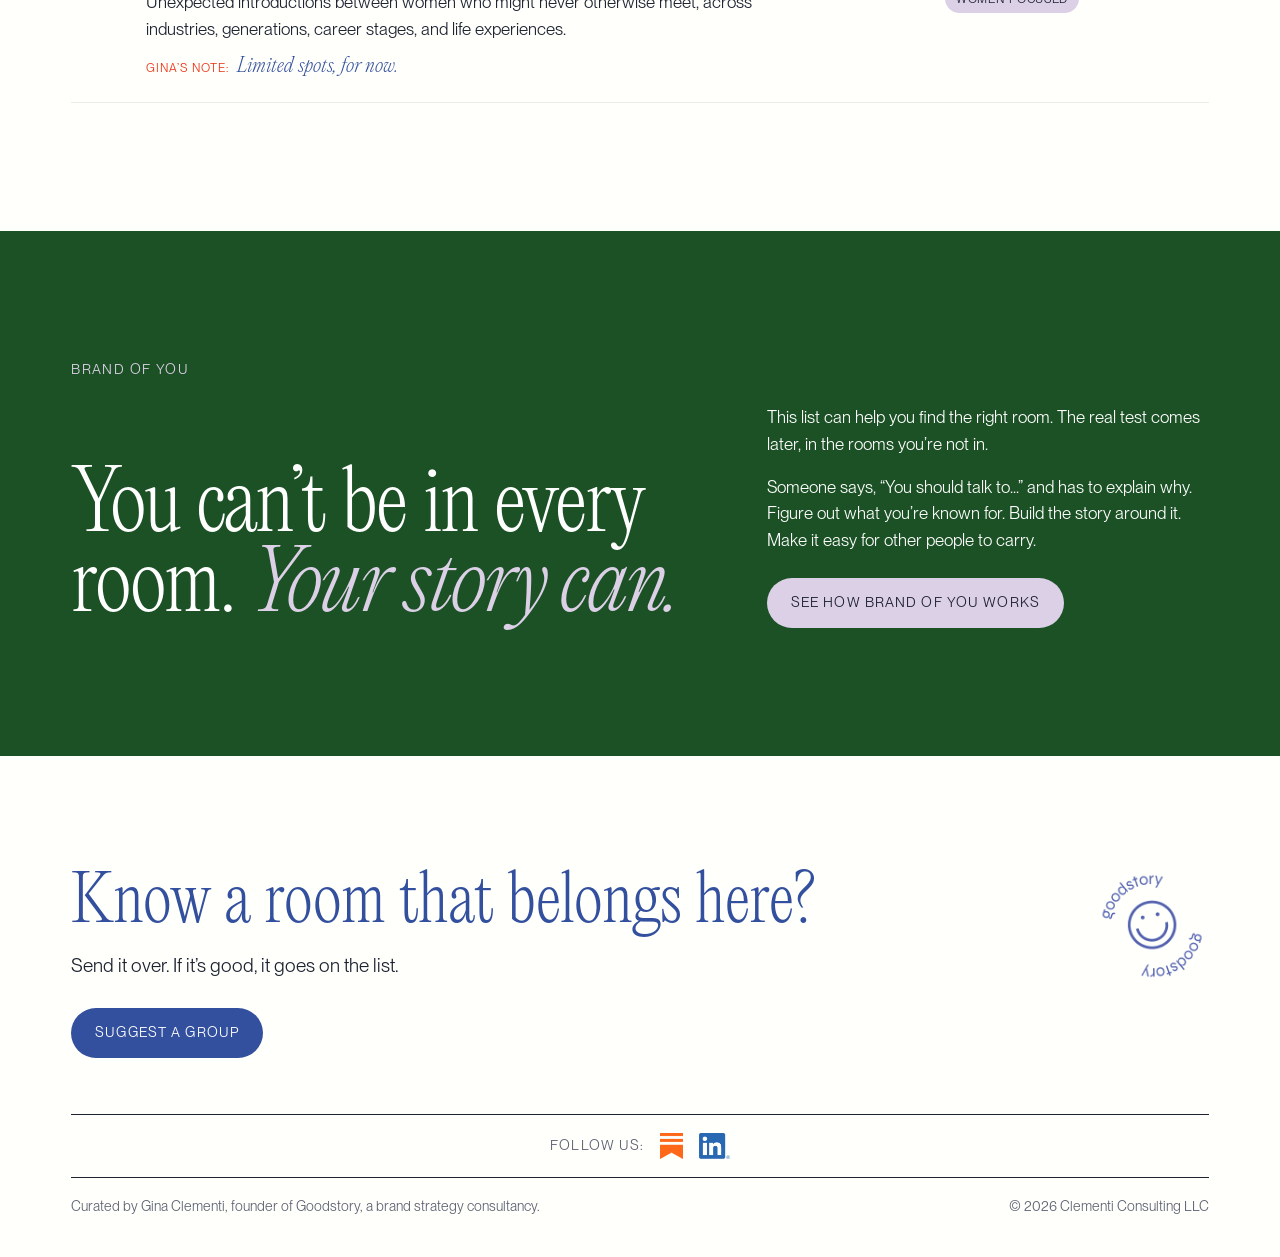
==== commit e2381f55: "Footer: remove text links, center Follow us" ====
--- a/index.html
+++ b/index.html
@@ -91,10 +91,6 @@
       <img class="badge" src="goodstory-badge.png" alt="" width="480" height="480">
     </div>
     <div class="footer__bar">
-      <nav class="footer__links" aria-label="Goodstory links">
-        <a href="https://www.linkedin.com/in/gclementi/" target="_blank" rel="noopener">Connect with Gina on LinkedIn</a>
-        <a href="https://itsagoodstory.com/" target="_blank" rel="noopener">Visit itsagoodstory.com</a>
-      </nav>
       <div class="follow">
         <span class="follow__label">Follow us:</span>
         <a href="https://goodstory.substack.com/" target="_blank" rel="noopener" aria-label="Goodstory on Substack (opens in a new tab)">
--- a/styles.css
+++ b/styles.css
@@ -306,7 +306,7 @@
   display: flex;
   flex-wrap: wrap;
   align-items: center;
-  justify-content: space-between;
+  justify-content: center;
   gap: 16px 32px;
   margin-top: 56px;
   padding: 18px 0;
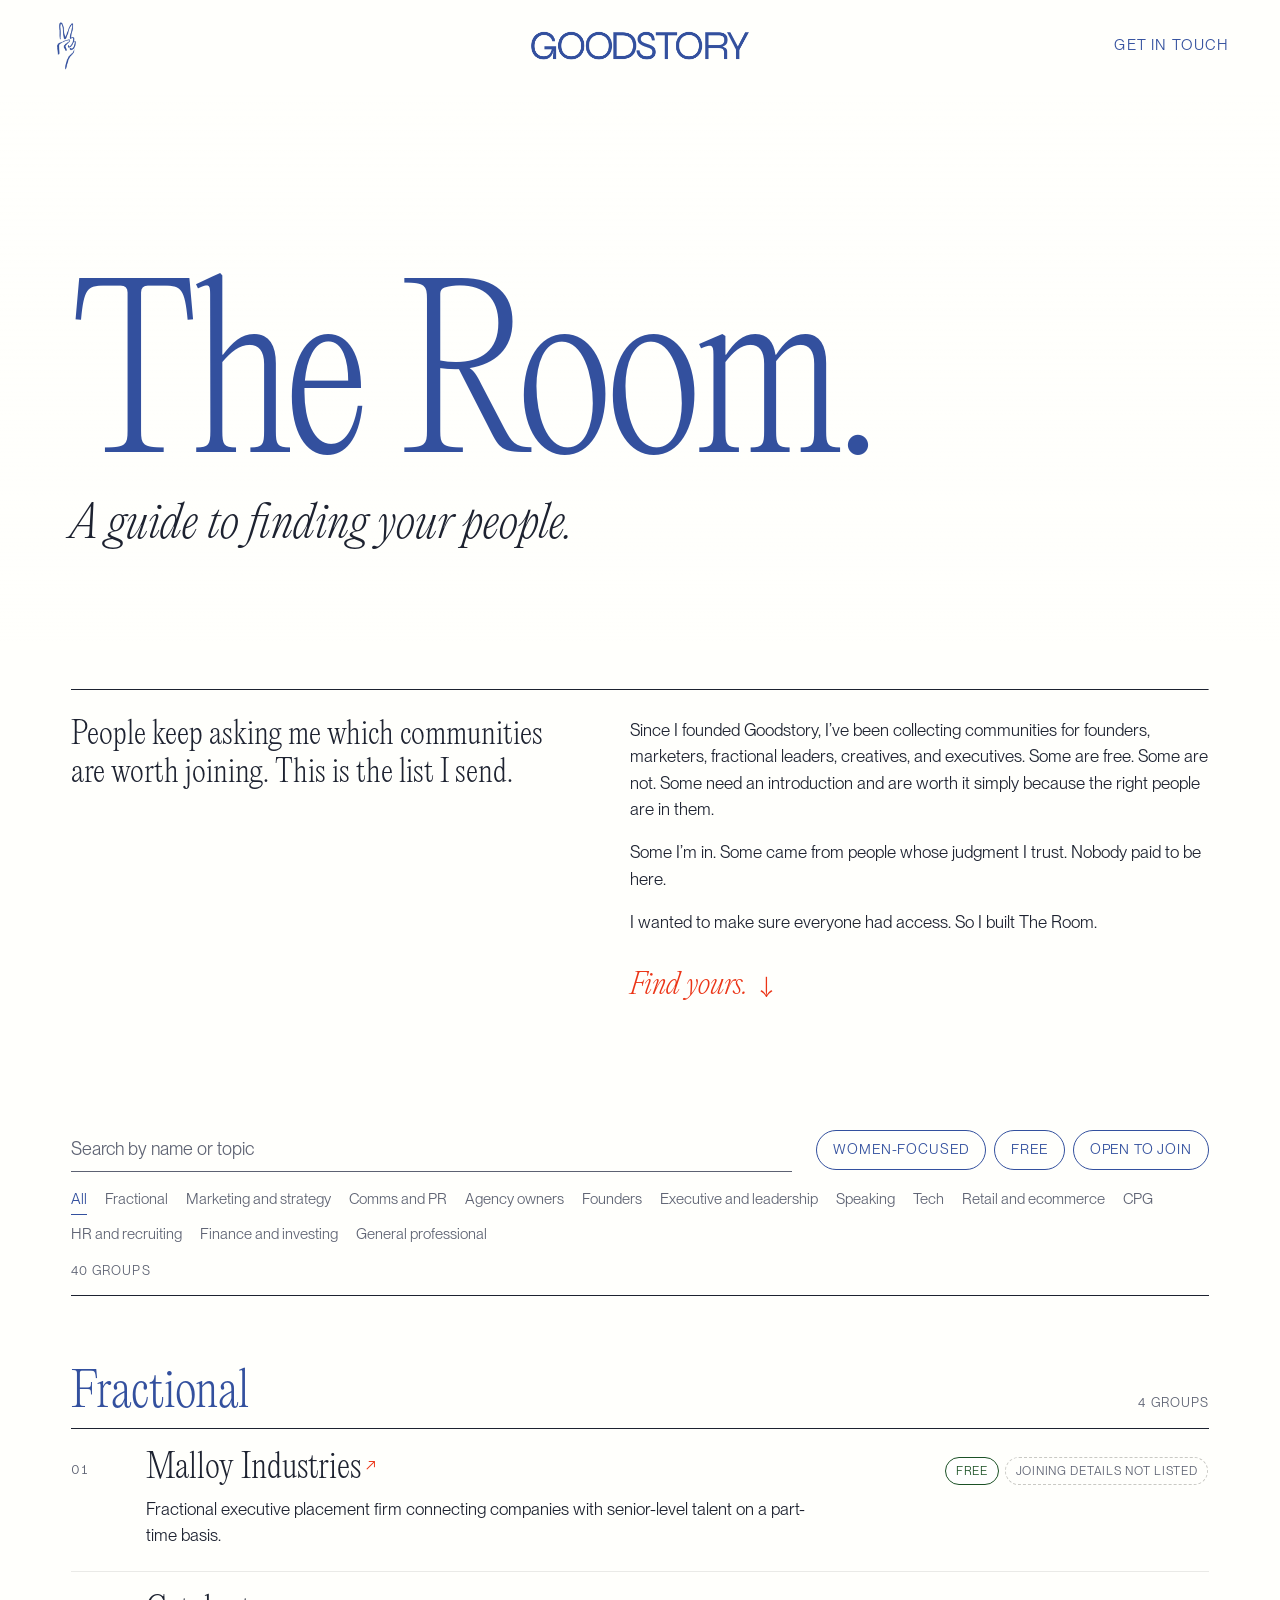
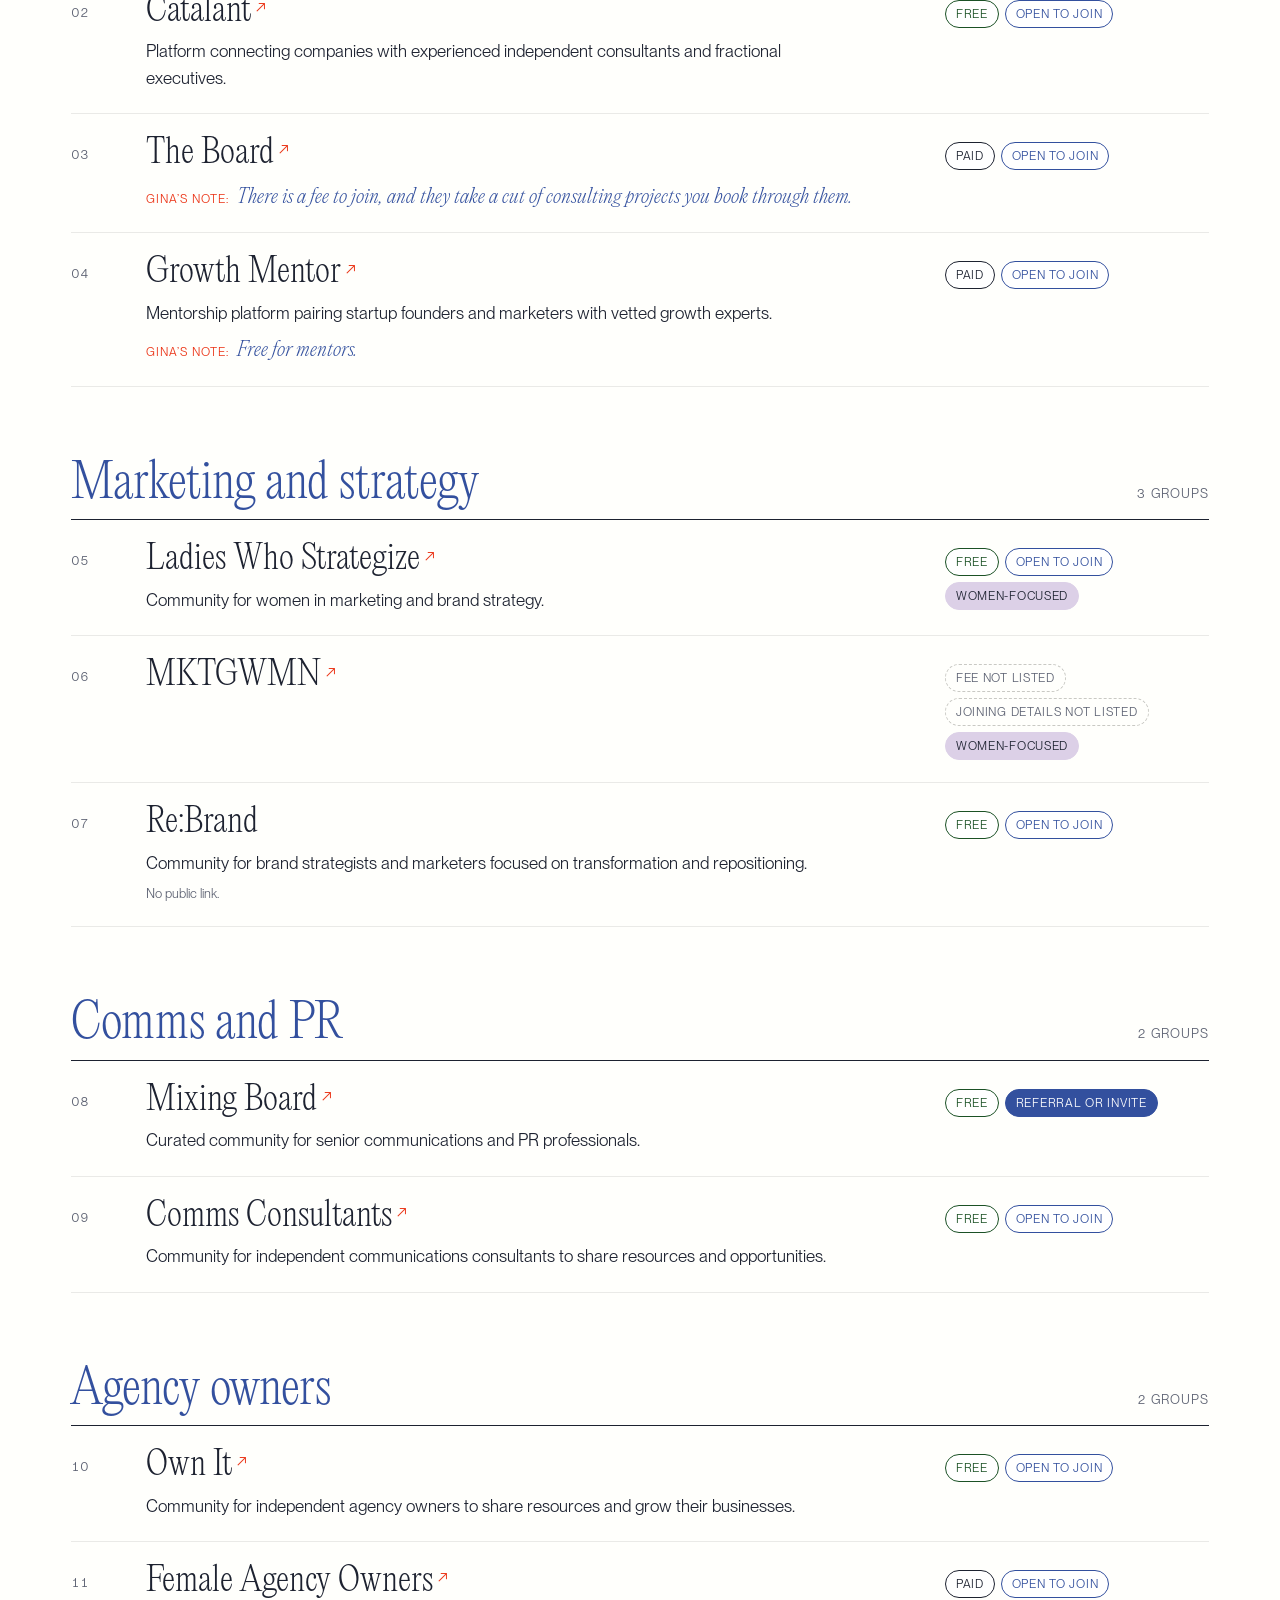
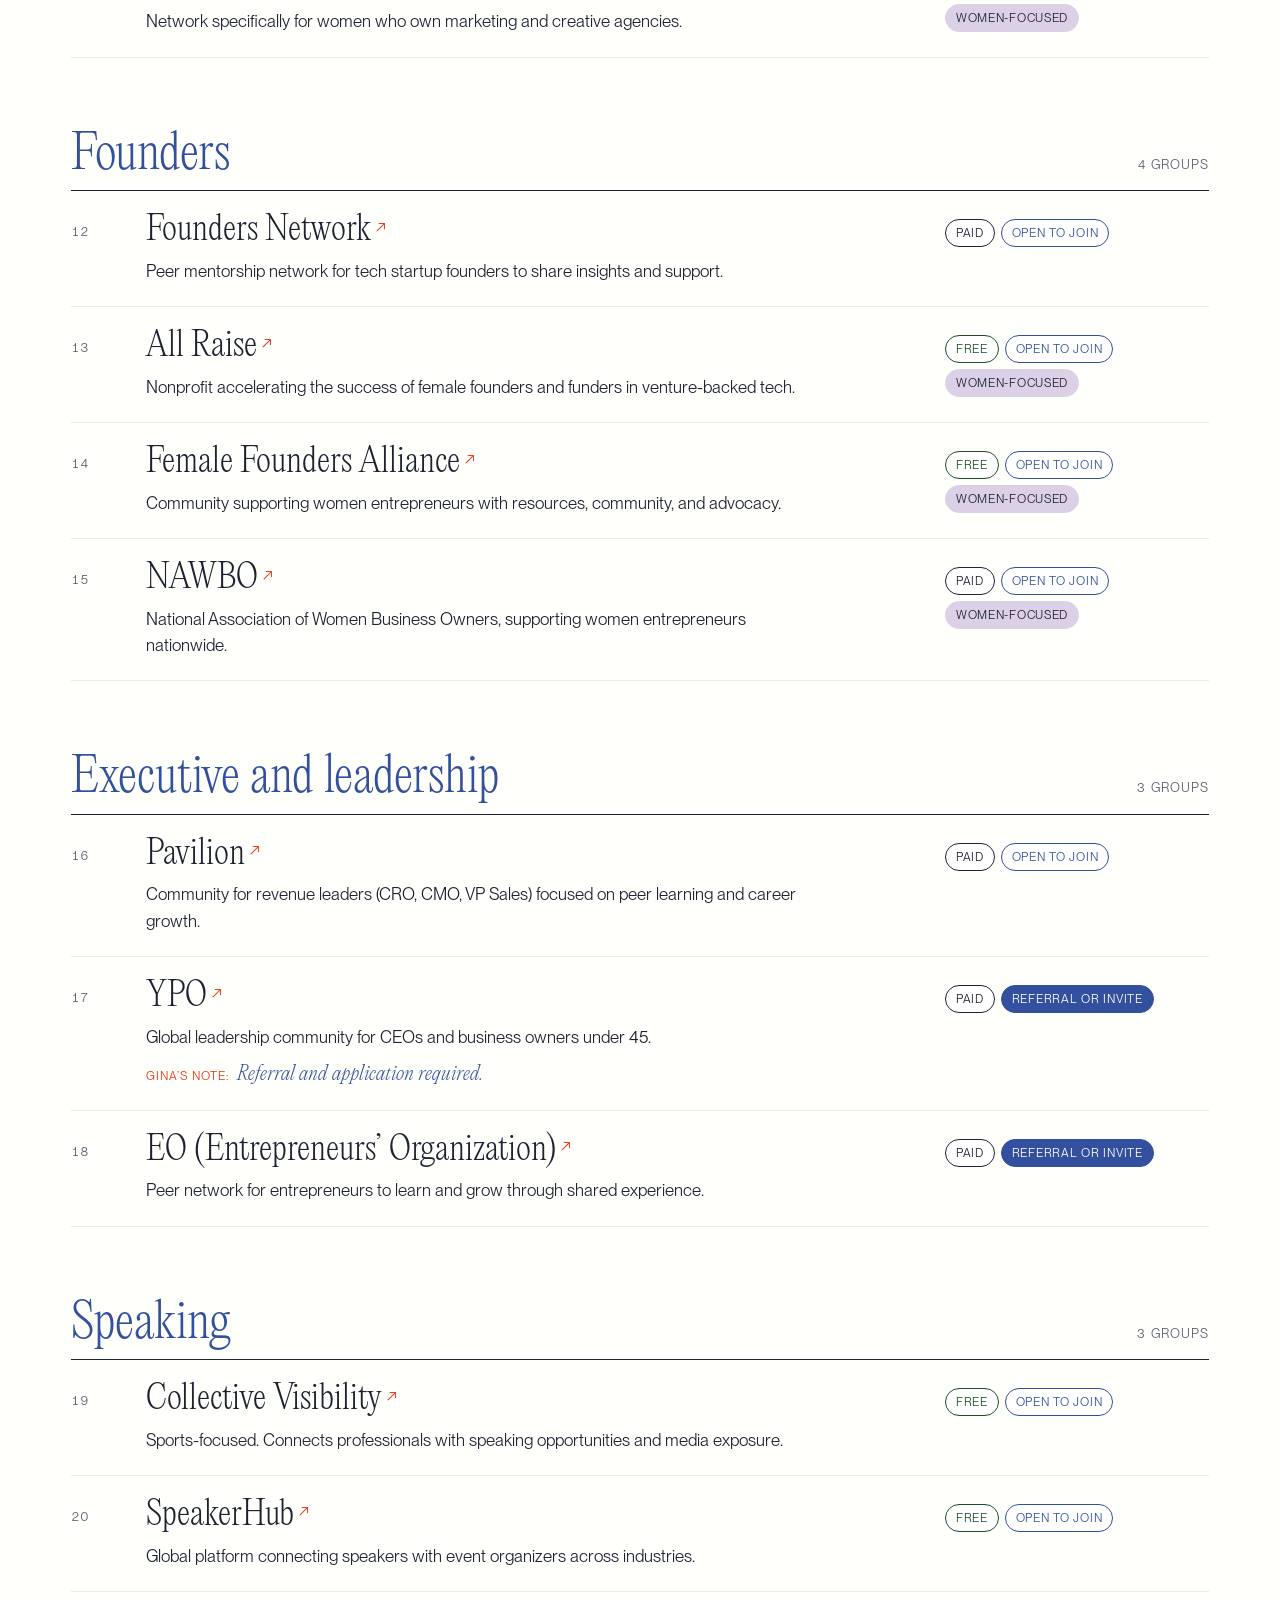
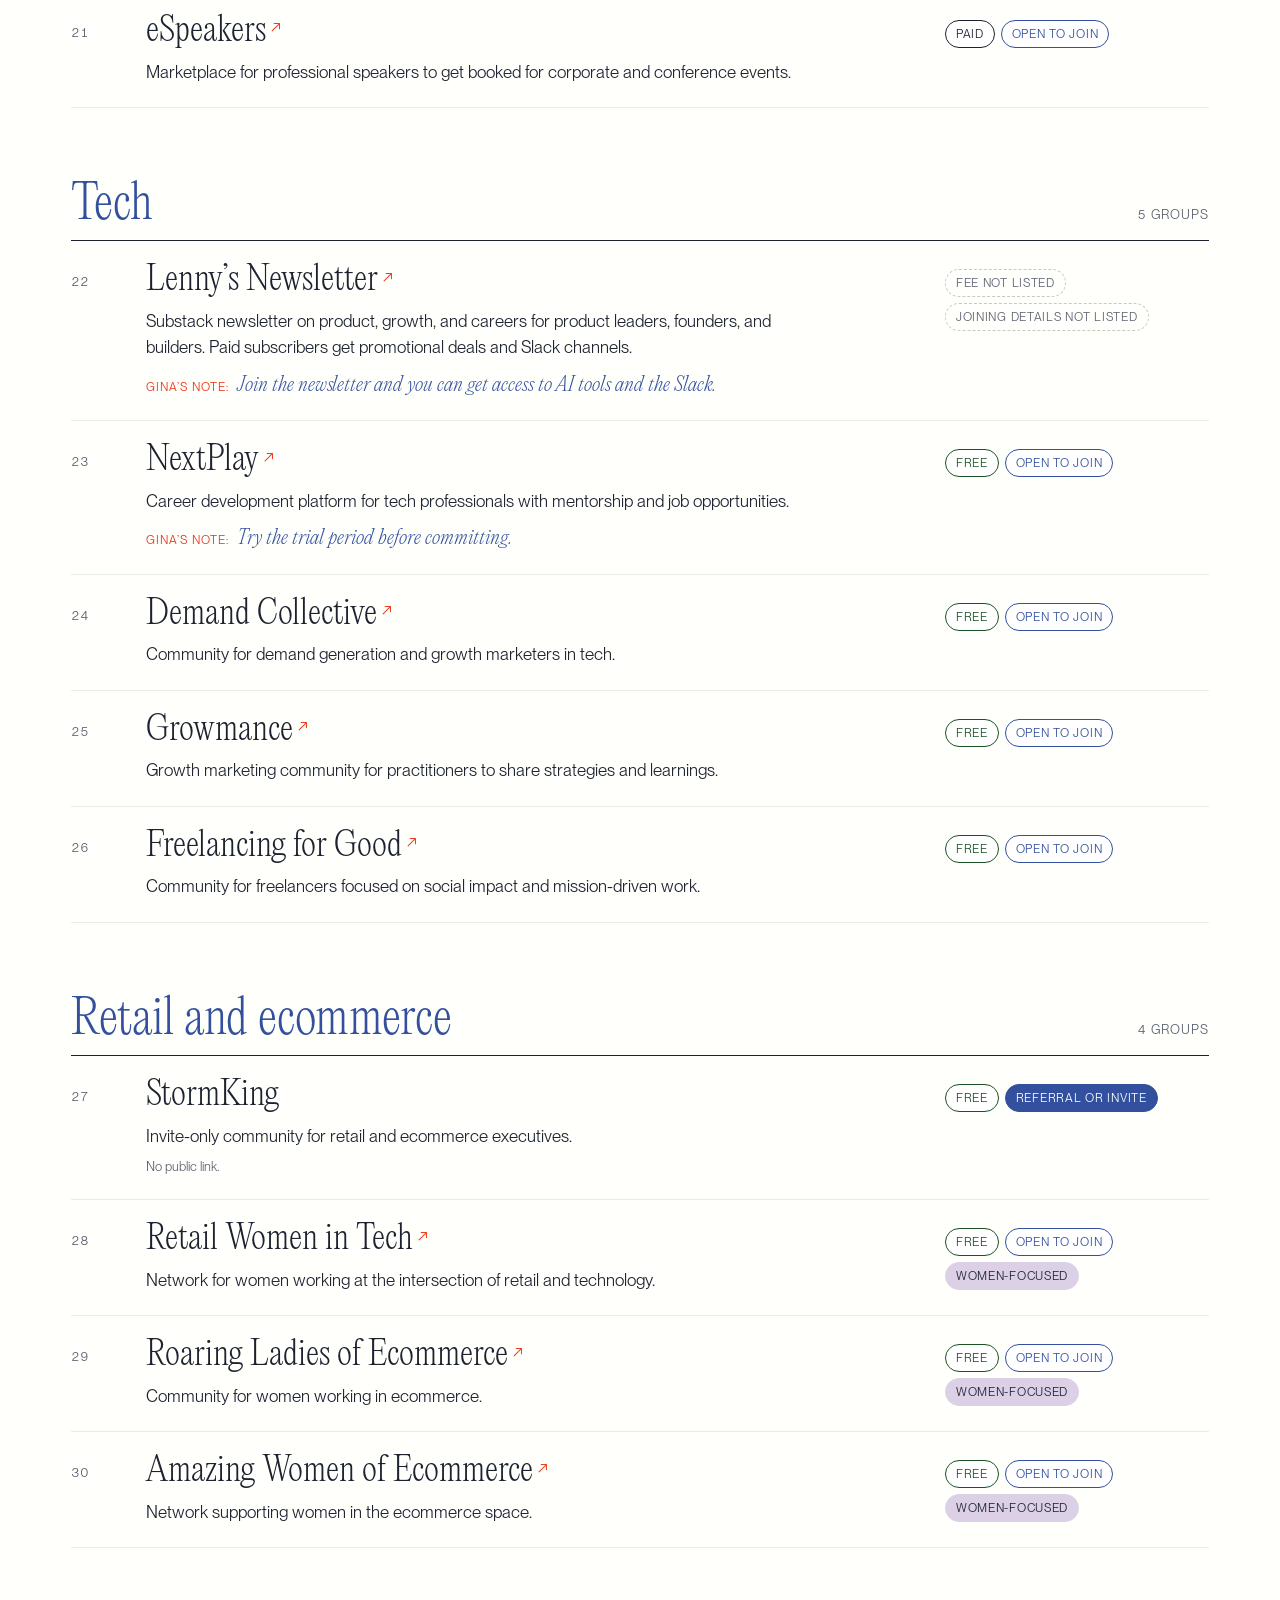
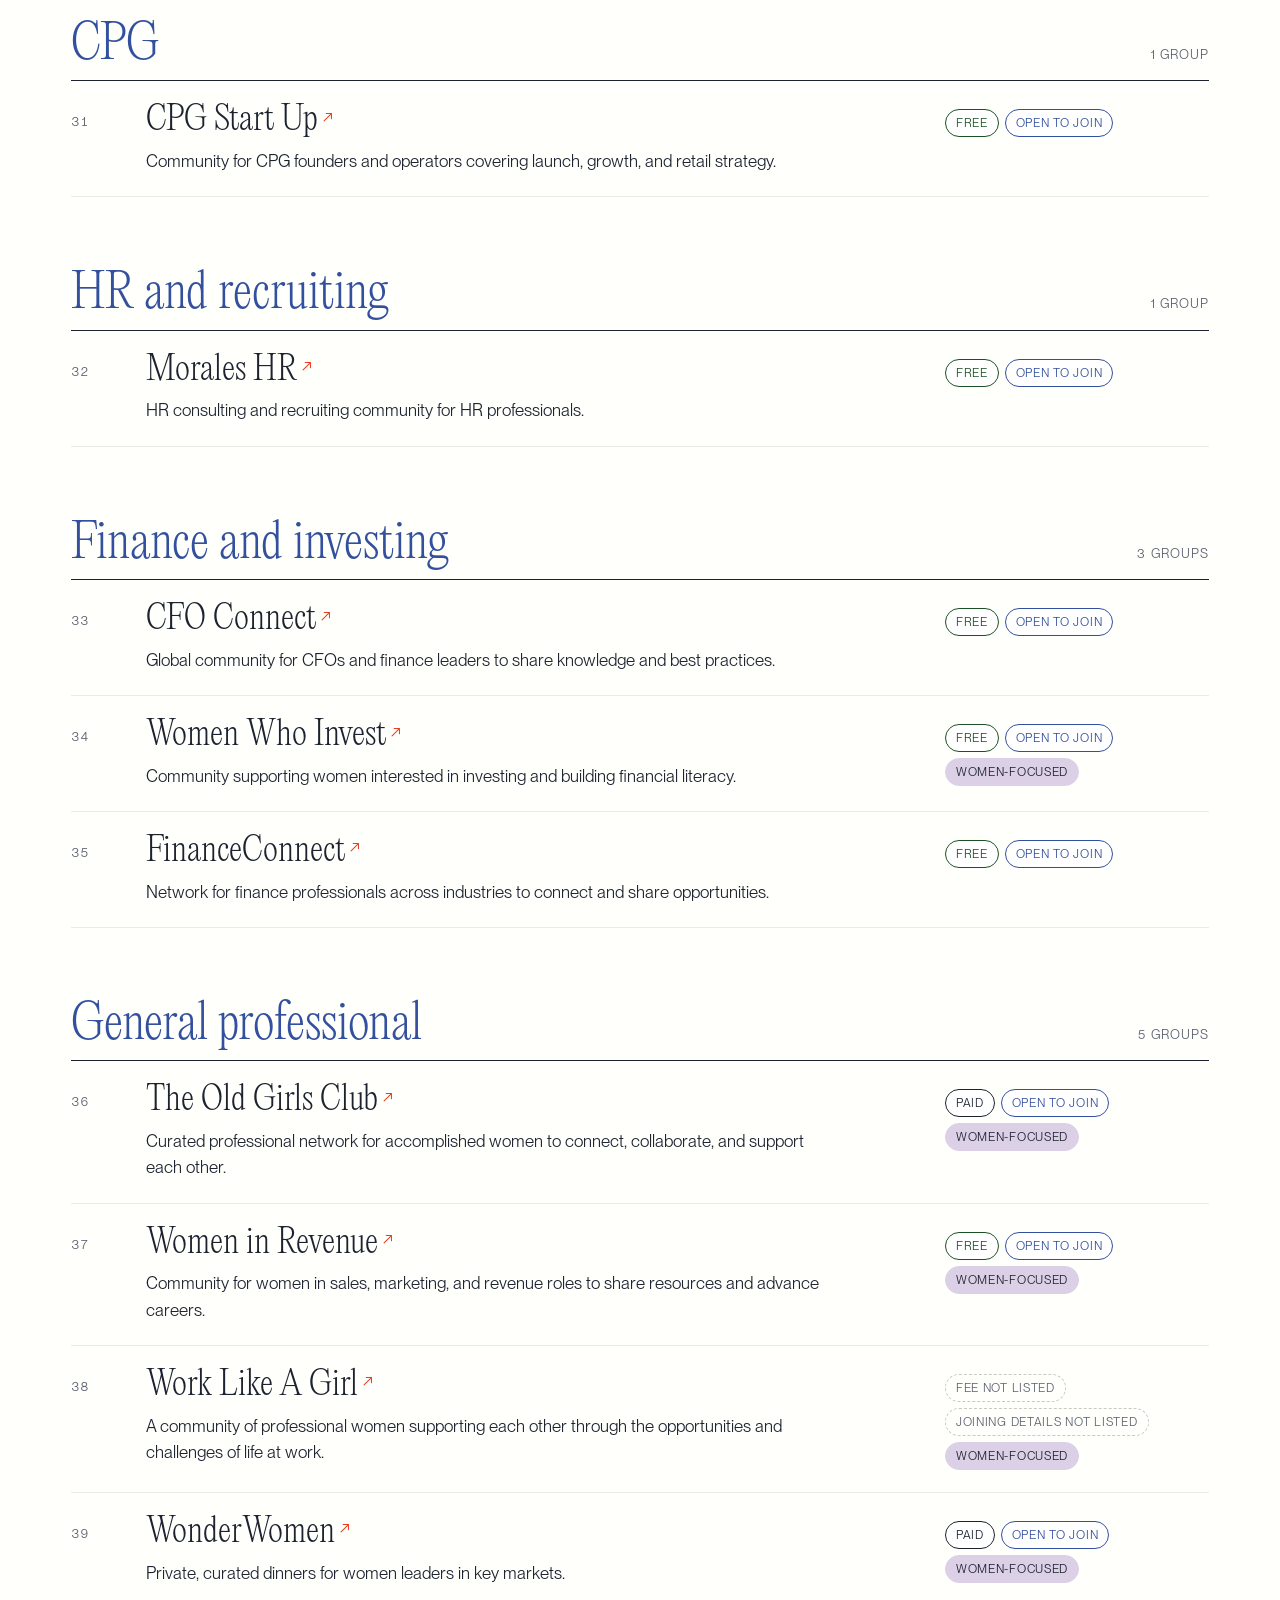
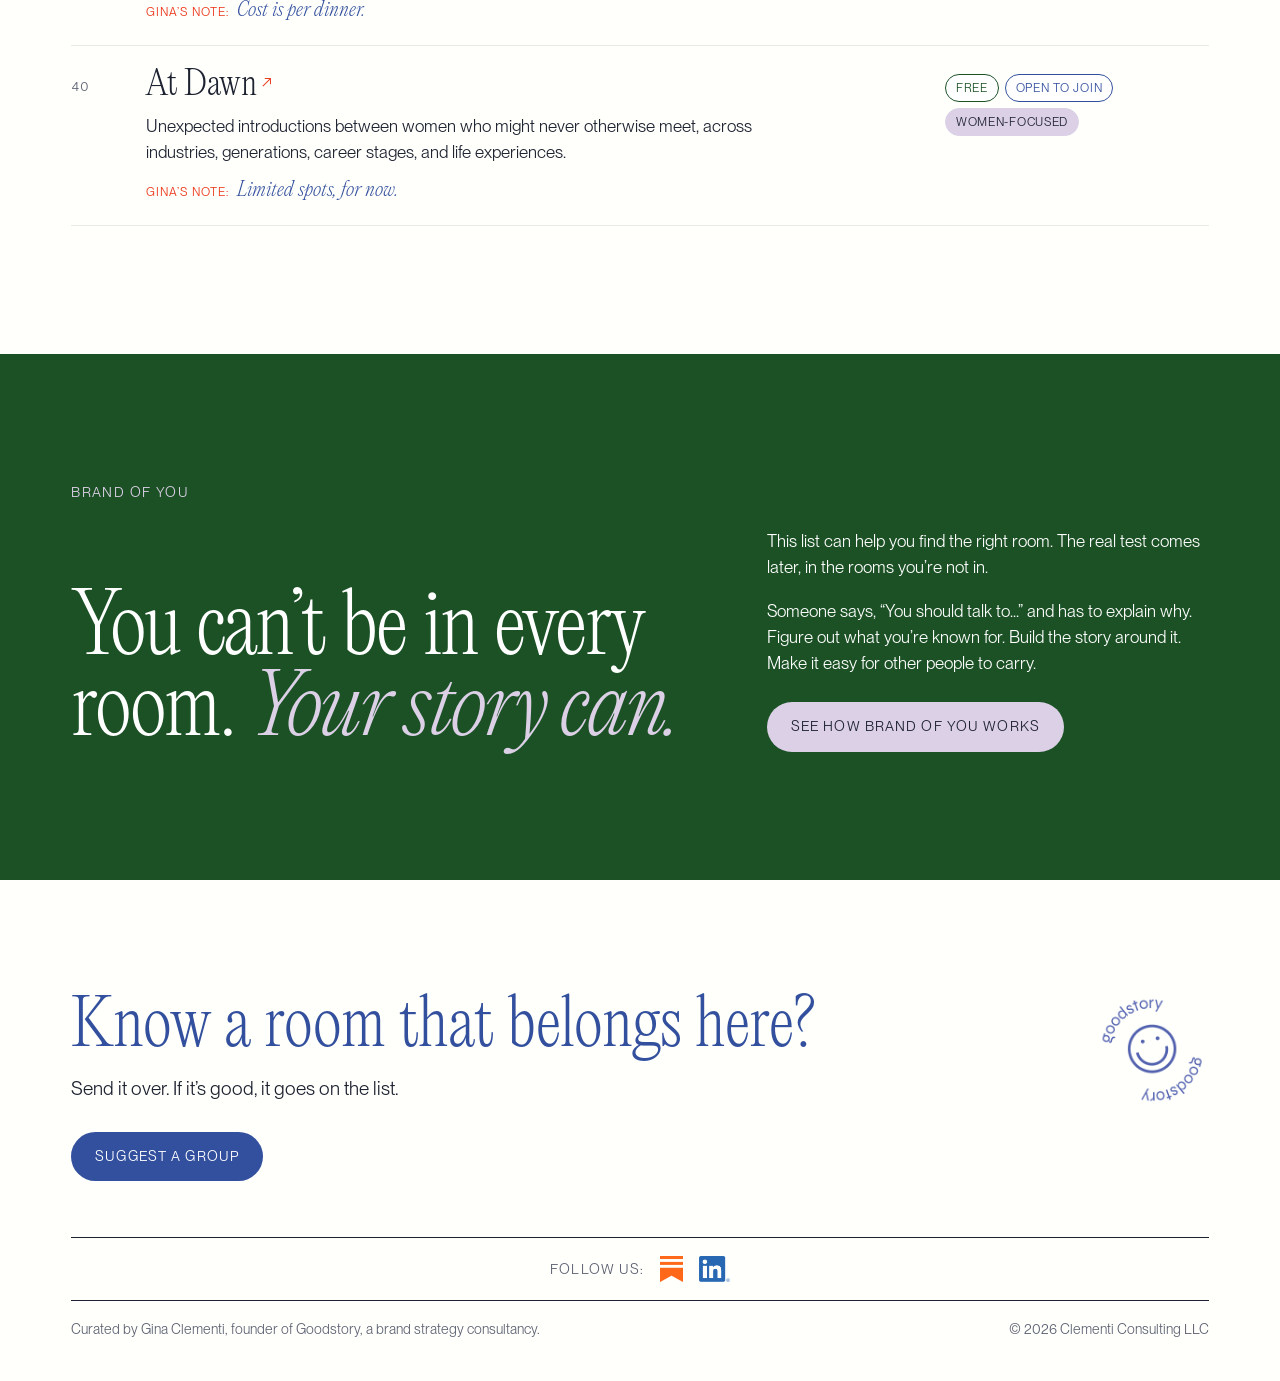
==== commit 9c91d1db: "Hero: background photo from itsagoodstory.com" ====
--- a/index.html
+++ b/index.html
@@ -29,10 +29,14 @@
 
   <main>
     <section class="hero" aria-labelledby="title">
-      <h1 id="title" class="hero__title">The Room.</h1>
-      <p class="hero__sub">A guide to finding your people.</p>
+      <div class="hero__banner">
+        <div class="hero__inner">
+          <h1 id="title" class="hero__title">The Room.</h1>
+          <p class="hero__sub">A guide to finding your people.</p>
+        </div>
+      </div>
 
-      <div class="hero__body">
+      <div class="hero__inner hero__body">
         <p class="hero__lede">People keep asking me which communities are worth joining. This is the list I send.</p>
         <div class="hero__copy">
           <p>Since I founded Goodstory, I’ve been collecting communities for founders, marketers, fractional leaders, creatives, and executives. Some are free. Some are not. Some need an introduction and are worth it simply because the right people are in them.</p>
--- a/styles.css
+++ b/styles.css
@@ -68,10 +68,19 @@
 .masthead__cta:hover { color: var(--red); }
 
 /* Hero */
-.hero {
-  max-width: var(--max);
-  margin: 0 auto;
-  padding: clamp(56px, 10vw, 128px) var(--gutter) clamp(56px, 8vw, 104px);
+.hero { padding-bottom: clamp(56px, 8vw, 104px); }
+.hero__inner { max-width: var(--max); margin: 0 auto; padding: 0 var(--gutter); }
+/* Photo served from the itsagoodstory.com (Showit) image CDN, under a cream wash so the blue headline stays crisp.
+   To host a copy here instead, add room-hero.jpg to the repo and swap the URL for "room-hero.jpg". */
+.hero__banner {
+  position: relative;
+  padding: clamp(120px, 16vw, 240px) 0 clamp(56px, 7vw, 96px);
+  background-color: var(--cream);
+  background-image:
+    linear-gradient(180deg, rgba(255,255,252,.55) 0%, rgba(255,255,252,.72) 55%, rgba(255,255,252,1) 100%),
+    url("https://static.showit.co/1600/8OErMLTHHeC1MRKb_VCXww/259108/pexels-dariabuntaria-7236824_1.jpg");
+  background-size: cover;
+  background-position: center 38%;
 }
 .hero__title {
   margin: 0;
@@ -95,10 +104,10 @@
   display: grid;
   grid-template-columns: 5fr 6fr;
   gap: clamp(28px, 6vw, 96px);
-  margin-top: clamp(48px, 7vw, 96px);
-  padding-top: 28px;
-  border-top: 1px solid var(--ink);
-}
+  margin-top: clamp(24px, 4vw, 48px);
+}
+.hero__body > * { padding-top: 28px; }
+.hero__inner.hero__body { background: linear-gradient(var(--ink), var(--ink)) var(--gutter) 0 / calc(100% - 2 * var(--gutter)) 1px no-repeat; }
 .hero__lede {
   margin: 0;
   font-family: var(--serif);
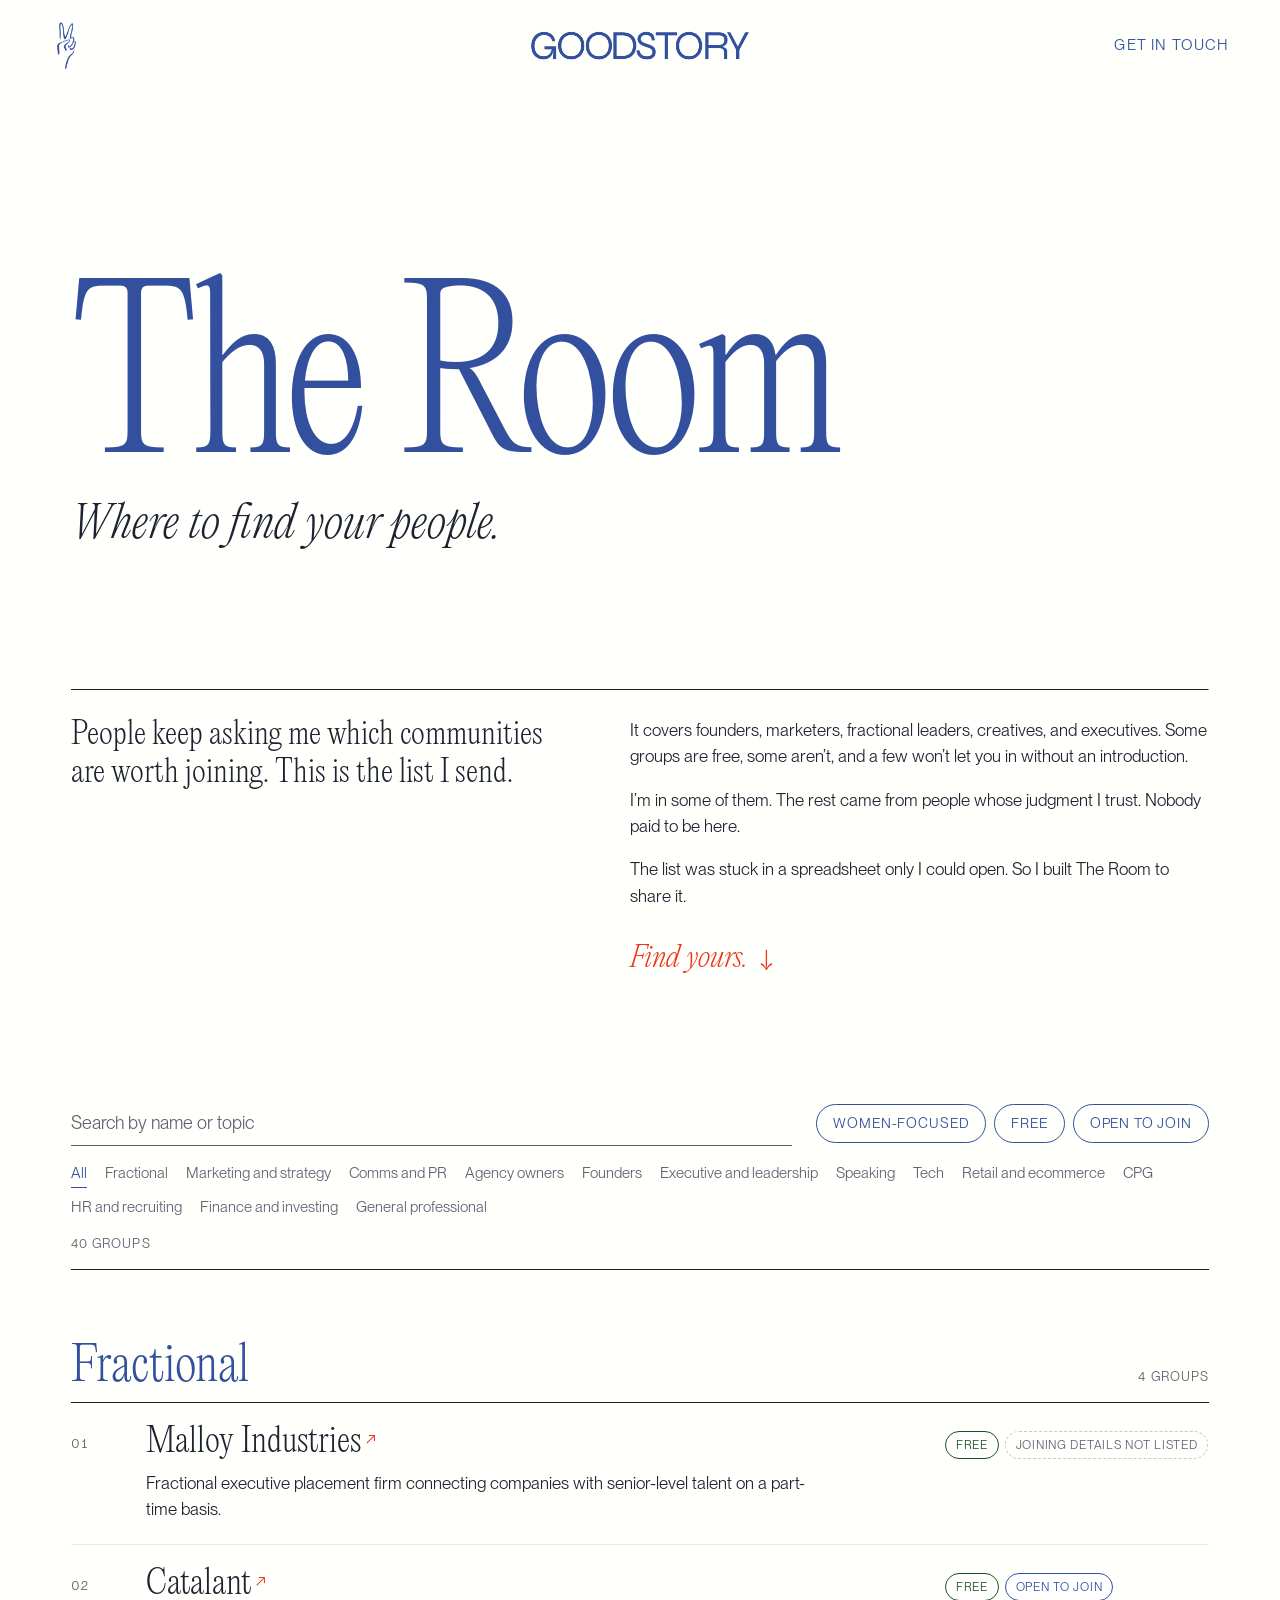
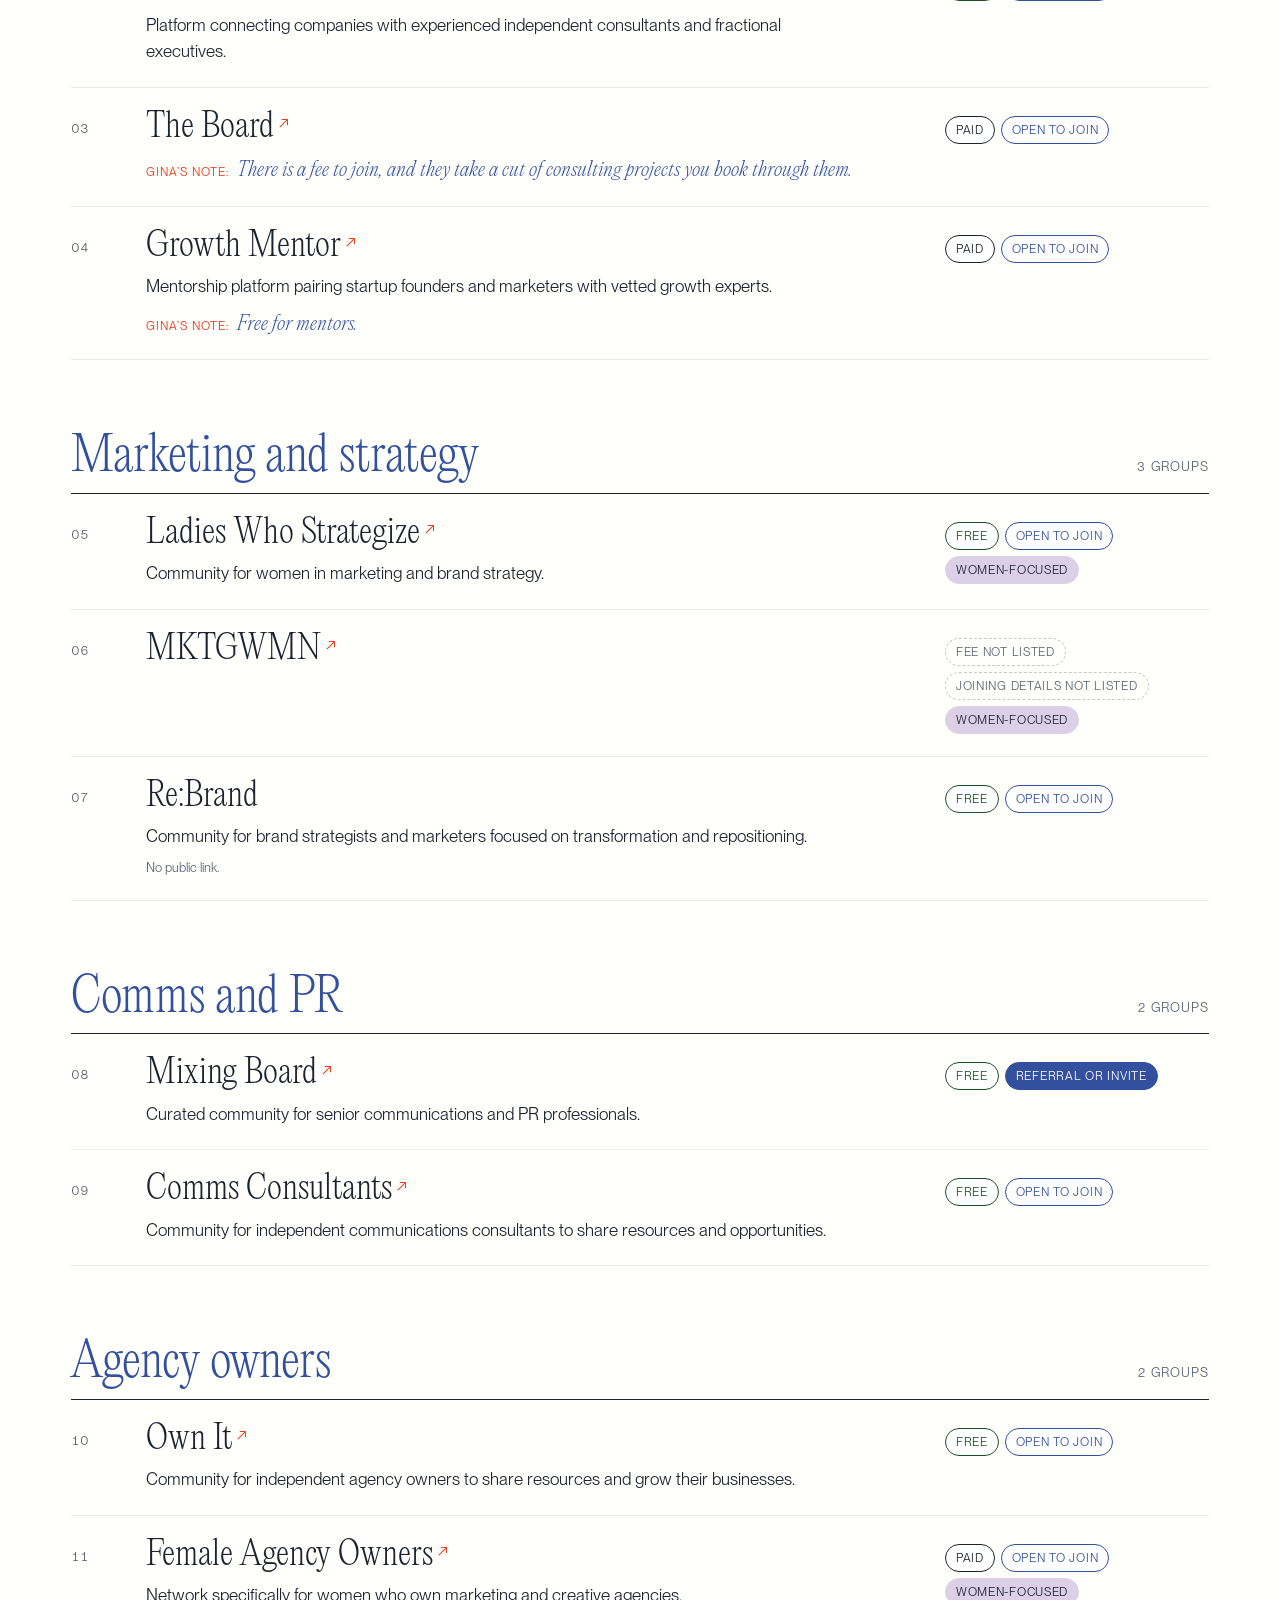
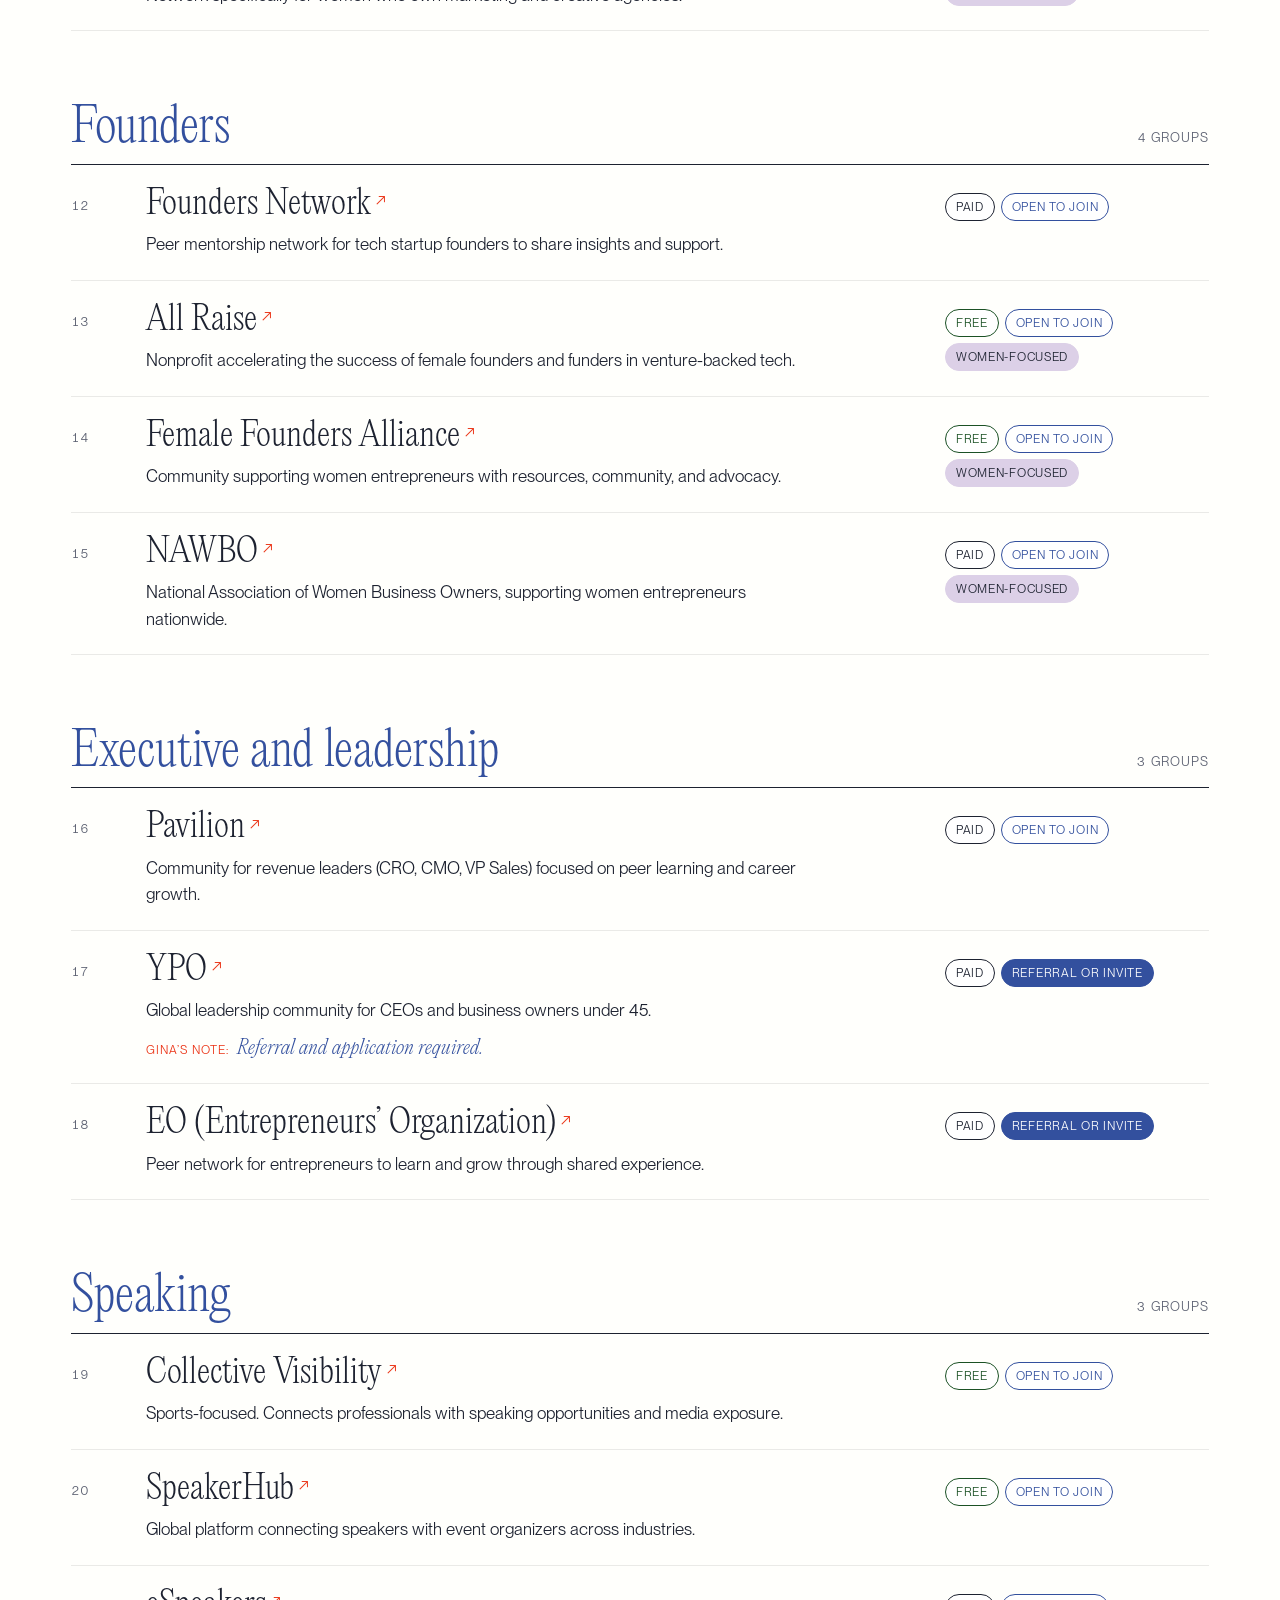
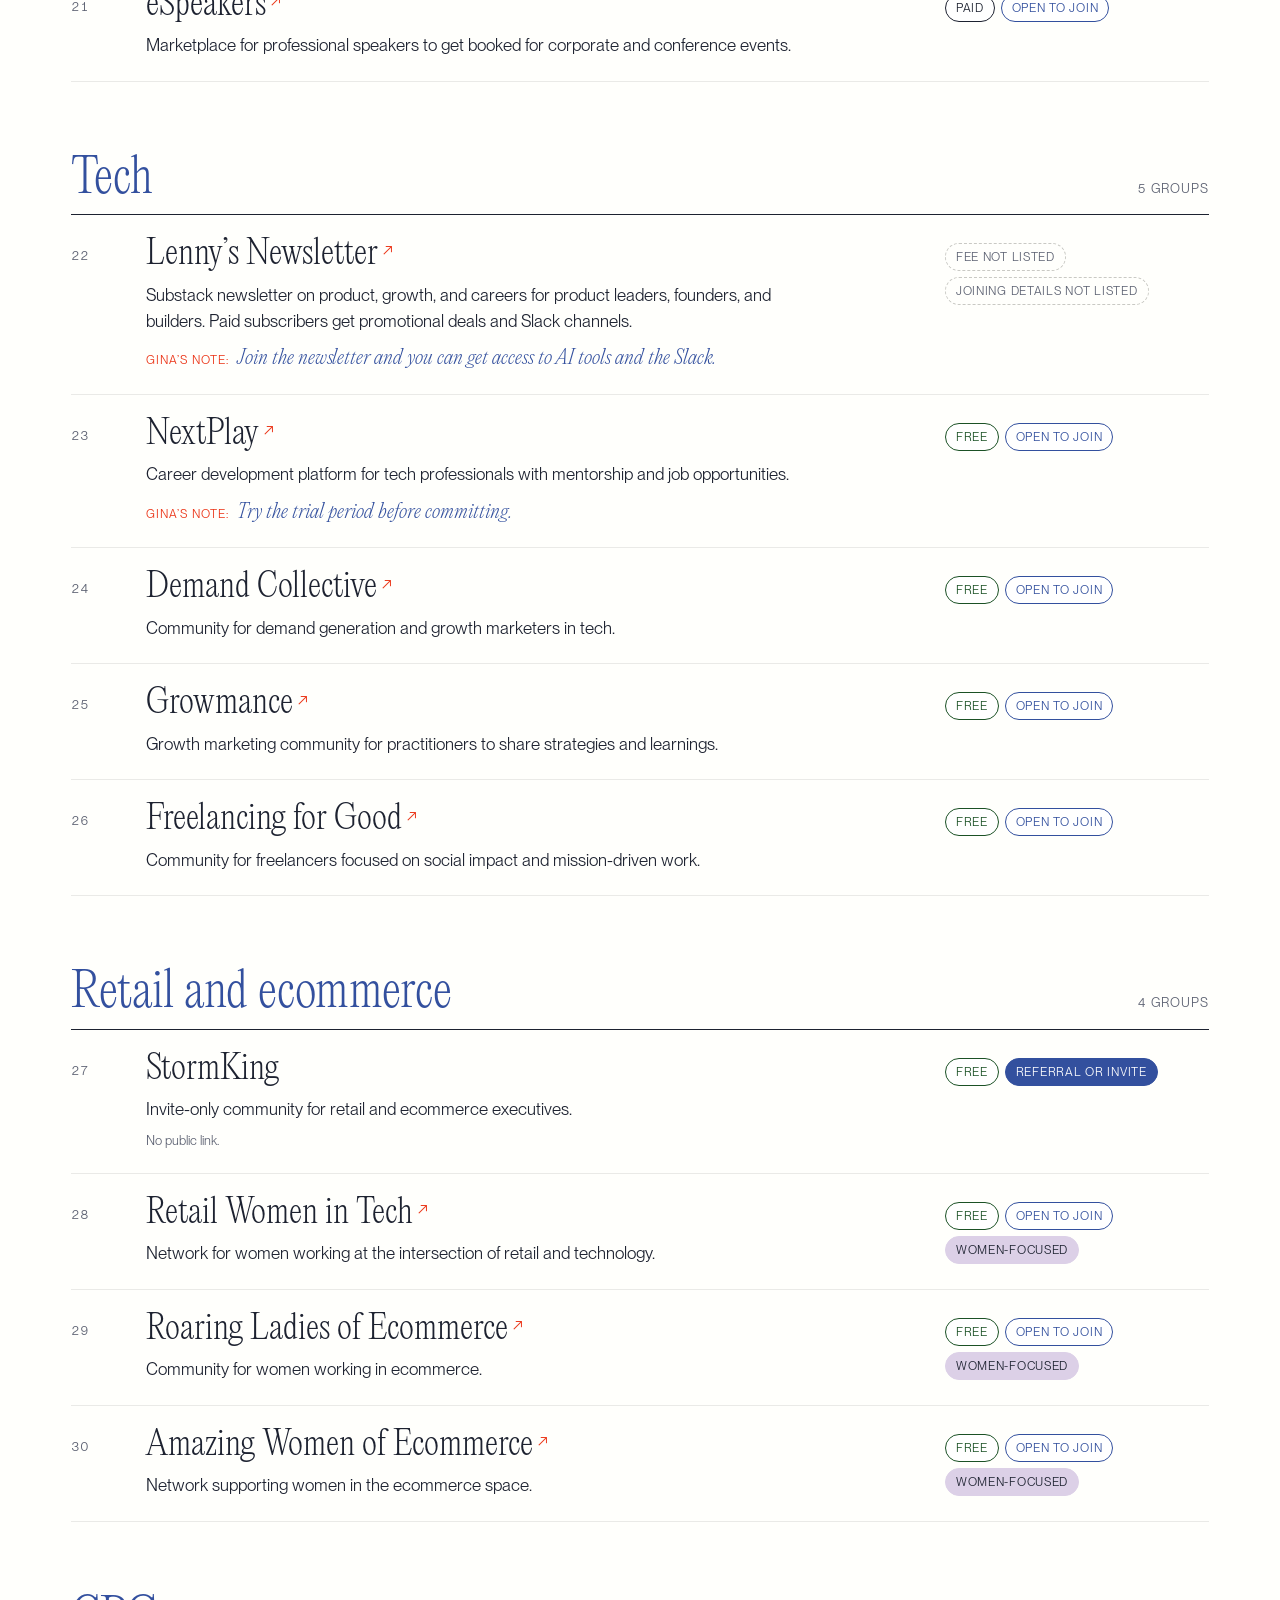
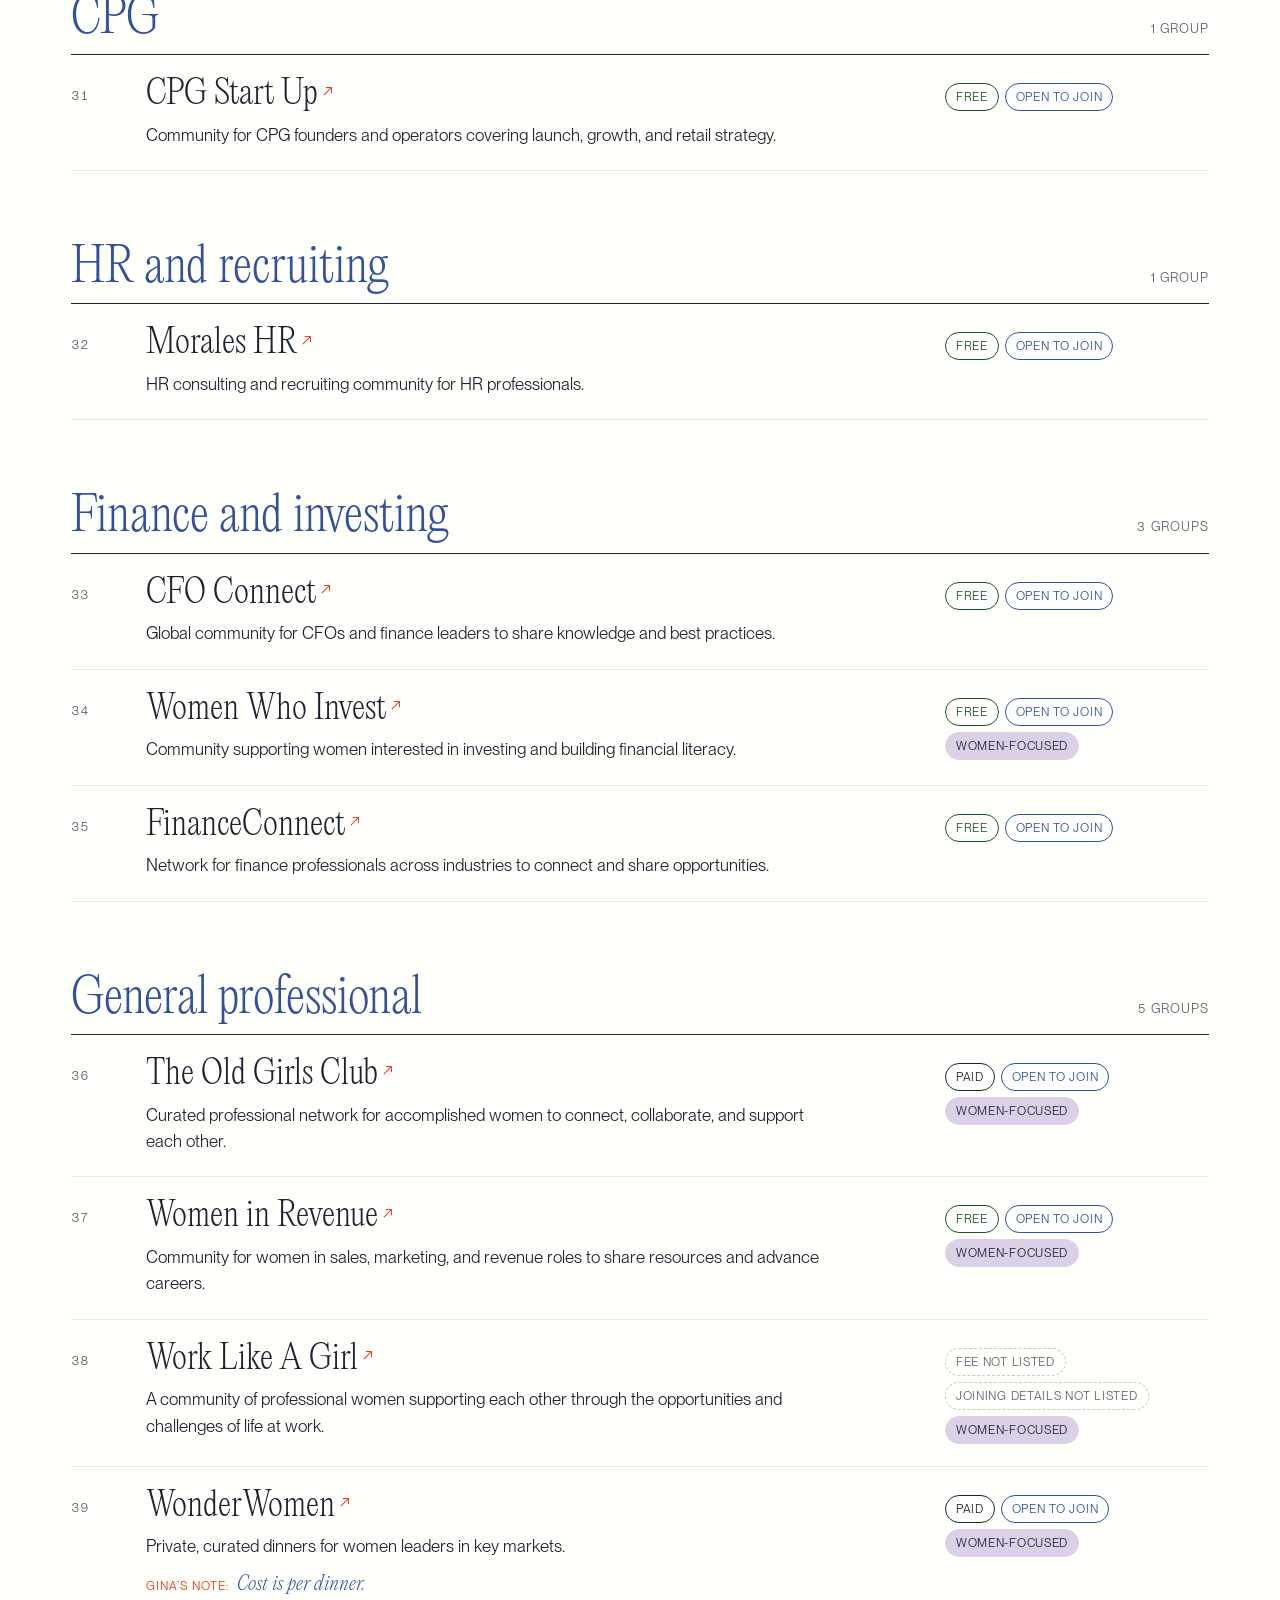
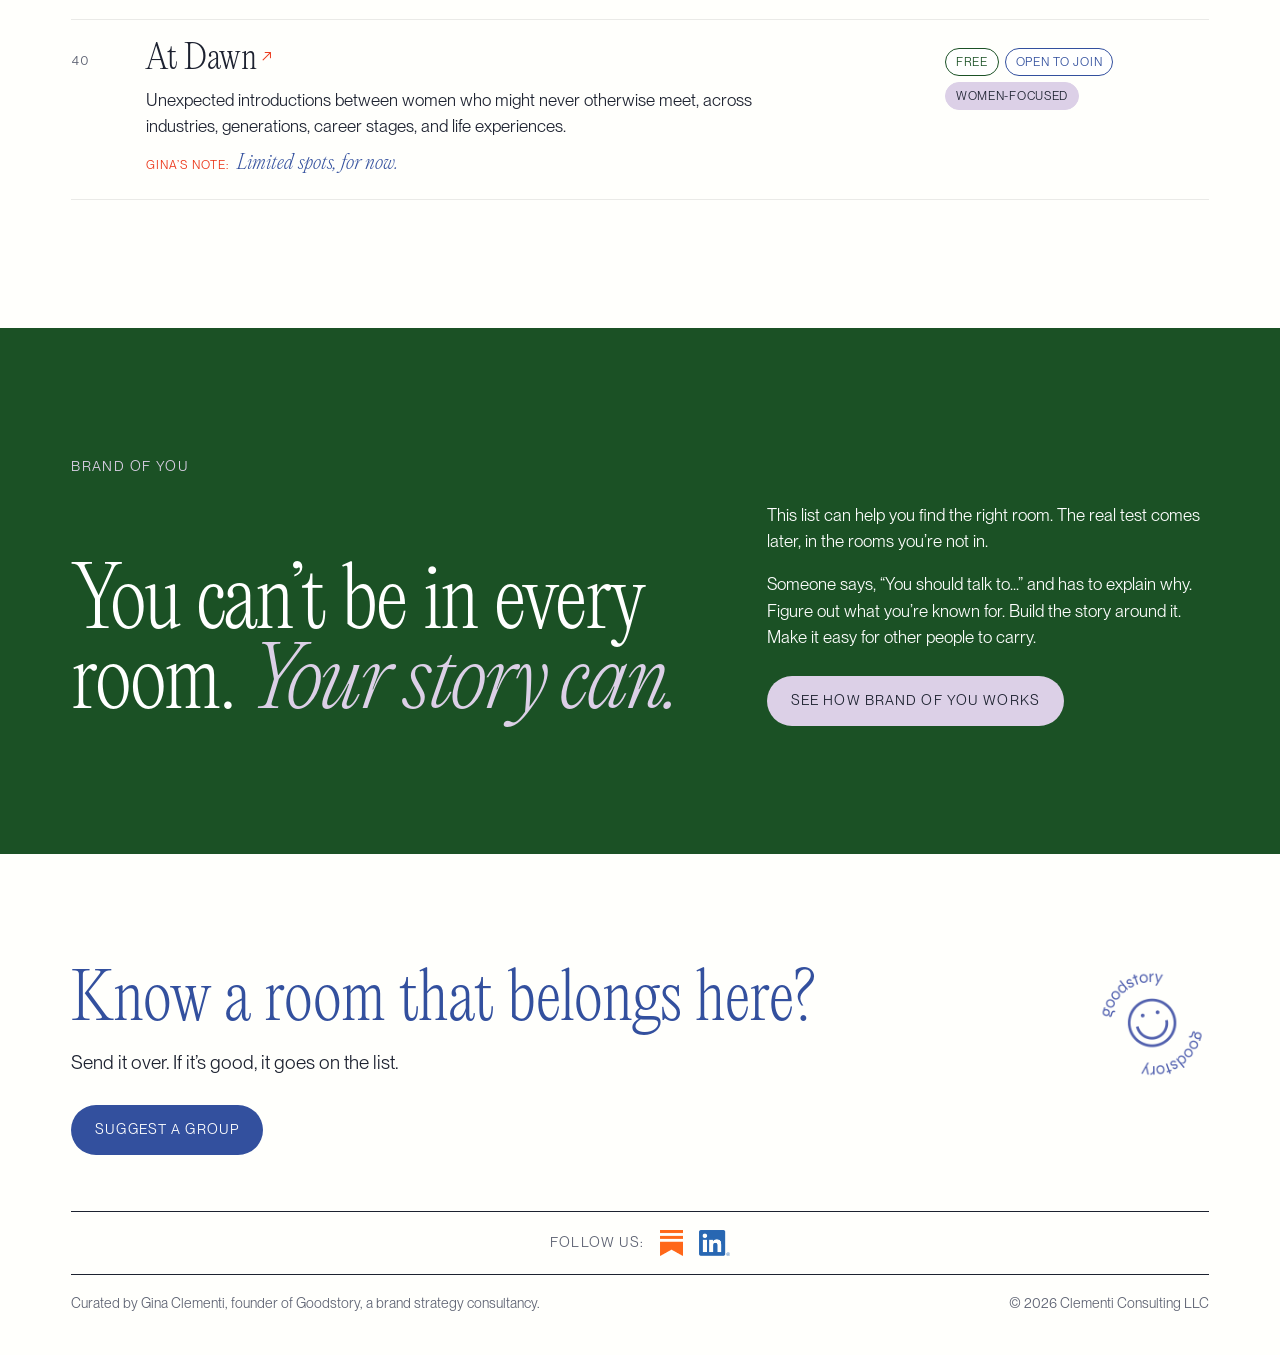
==== commit 1eb693a3: "Header copy update" ====
--- a/index.html
+++ b/index.html
@@ -5,7 +5,7 @@
   <meta name="viewport" content="width=device-width, initial-scale=1">
   <title>Networking groups worth your time | Goodstory</title>
   <meta name="description" content="A curated list of professional communities for marketers, founders, fractional executives, and women in business. Filter by focus, cost, and how to get in.">
-  <meta property="og:title" content="The Room. A guide to finding your people.">
+  <meta property="og:title" content="The Room: Where to find your people">
   <meta property="og:description" content="A curated list of professional communities for marketers, founders, fractional executives, and women in business. Filter by focus, cost, and how to get in.">
   <meta property="og:type" content="website">
   <meta name="twitter:card" content="summary">
@@ -31,17 +31,17 @@
     <section class="hero" aria-labelledby="title">
       <div class="hero__banner">
         <div class="hero__inner">
-          <h1 id="title" class="hero__title">The Room.</h1>
-          <p class="hero__sub">A guide to finding your people.</p>
+          <h1 id="title" class="hero__title">The Room</h1>
+          <p class="hero__sub">Where to find your people.</p>
         </div>
       </div>
 
       <div class="hero__inner hero__body">
         <p class="hero__lede">People keep asking me which communities are worth joining. This is the list I send.</p>
         <div class="hero__copy">
-          <p>Since I founded Goodstory, I’ve been collecting communities for founders, marketers, fractional leaders, creatives, and executives. Some are free. Some are not. Some need an introduction and are worth it simply because the right people are in them.</p>
-          <p>Some I’m in. Some came from people whose judgment I trust. Nobody paid to be here.</p>
-          <p>I wanted to make sure everyone had access. So I built The Room.</p>
+          <p>It covers founders, marketers, fractional leaders, creatives, and executives. Some groups are free, some aren’t, and a few won’t let you in without an introduction.</p>
+          <p>I’m in some of them. The rest came from people whose judgment I trust. Nobody paid to be here.</p>
+          <p>The list was stuck in a spreadsheet only I could open. So I built The Room to share it.</p>
           <a class="hero__find" href="#list">Find yours. <span aria-hidden="true">↓</span></a>
         </div>
       </div>
--- a/styles.css
+++ b/styles.css
@@ -78,9 +78,9 @@
   background-color: var(--cream);
   background-image:
     linear-gradient(180deg, rgba(255,255,252,.55) 0%, rgba(255,255,252,.72) 55%, rgba(255,255,252,1) 100%),
-    url("https://static.showit.co/1600/8OErMLTHHeC1MRKb_VCXww/259108/pexels-dariabuntaria-7236824_1.jpg");
+    url("https://static.showit.co/1600/qY-n5JiScgAGJfdagwA5kQ/259108/goodstory-vision-brand-strategy.jpg");
   background-size: cover;
-  background-position: center 38%;
+  background-position: center 10%;
 }
 .hero__title {
   margin: 0;
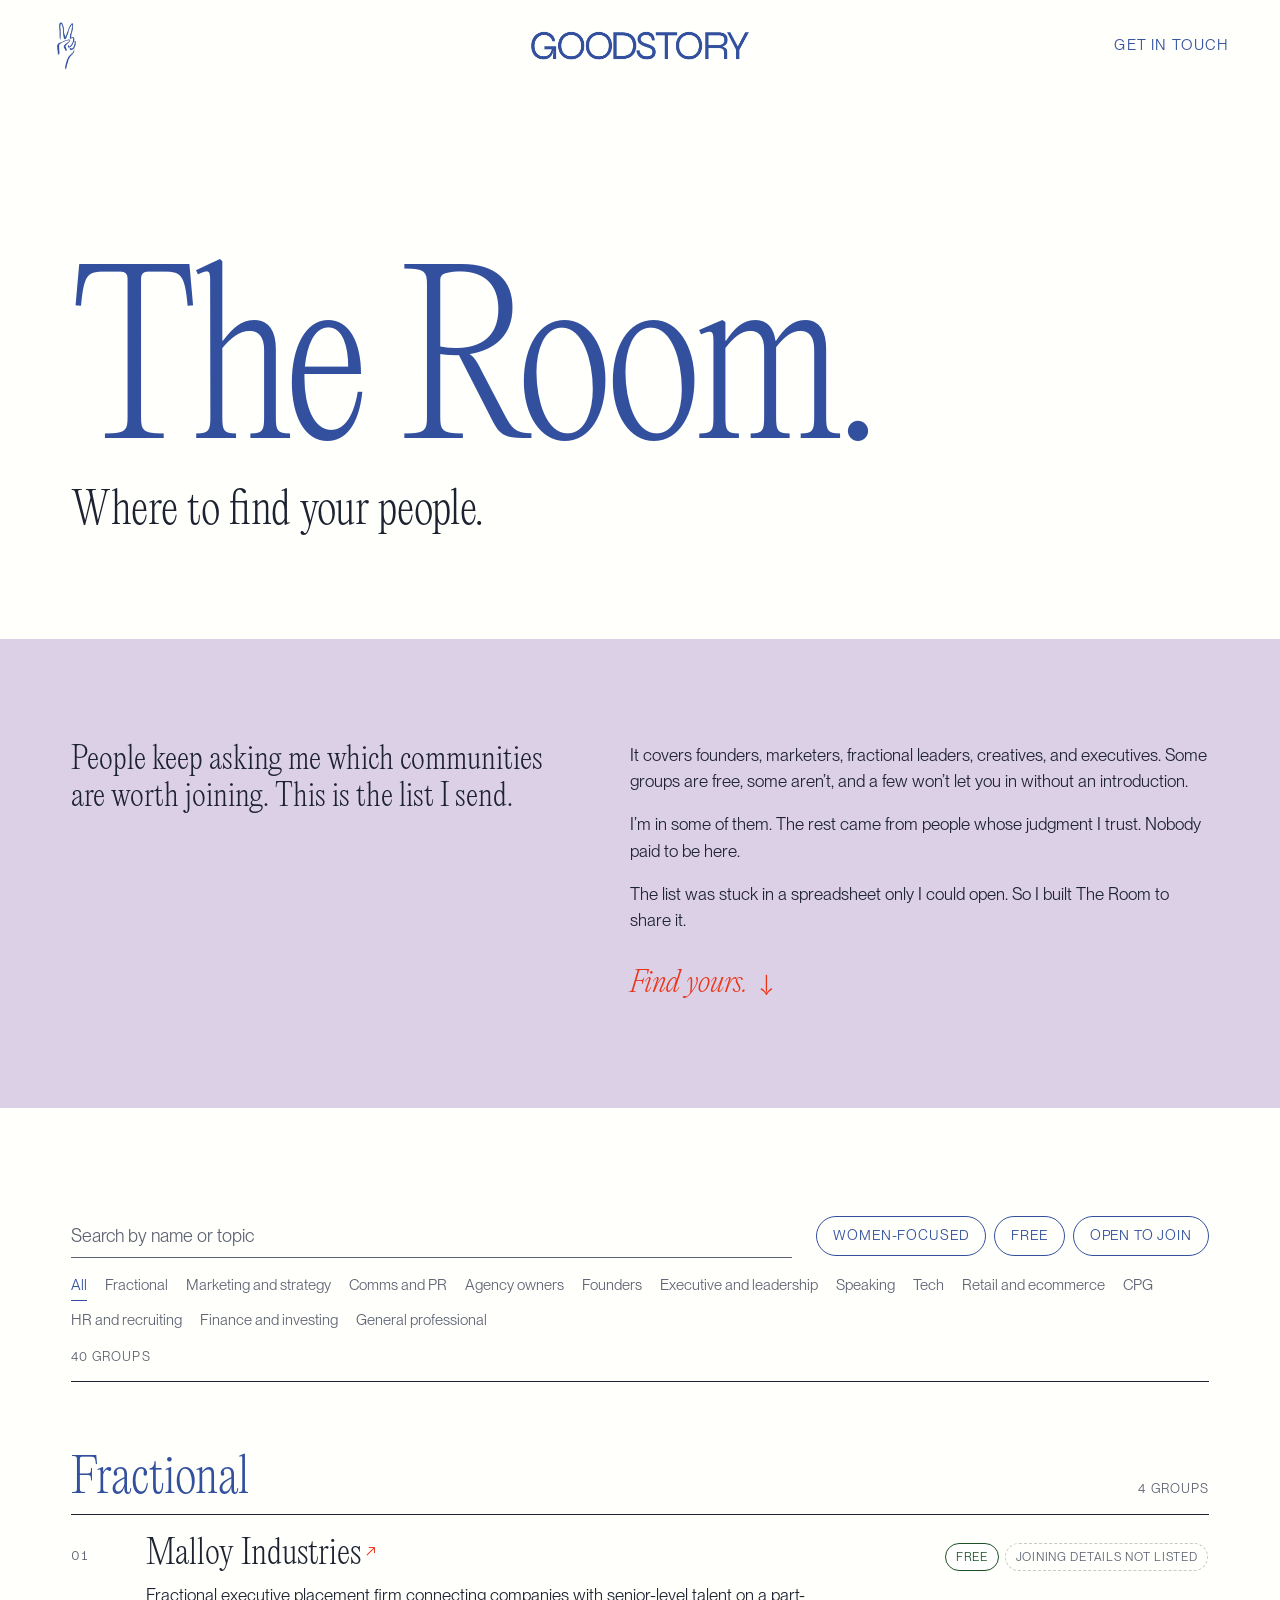
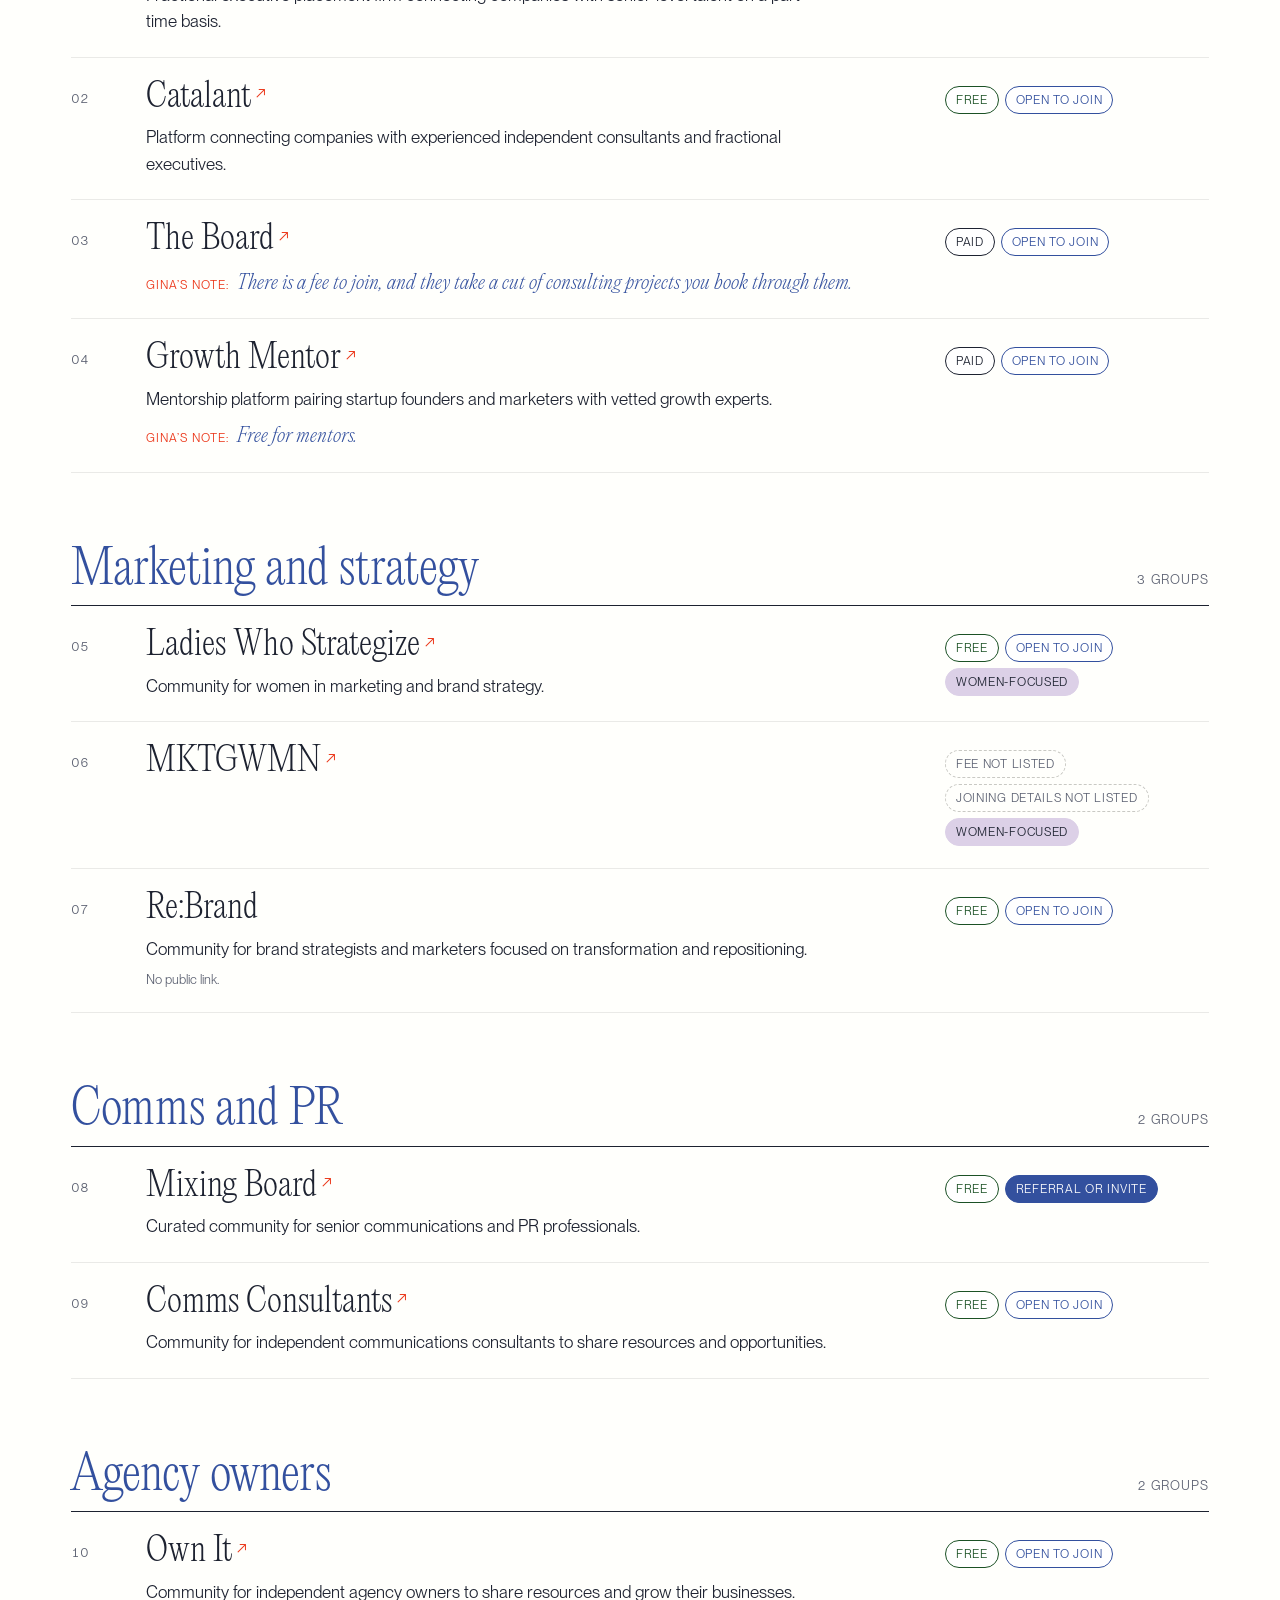
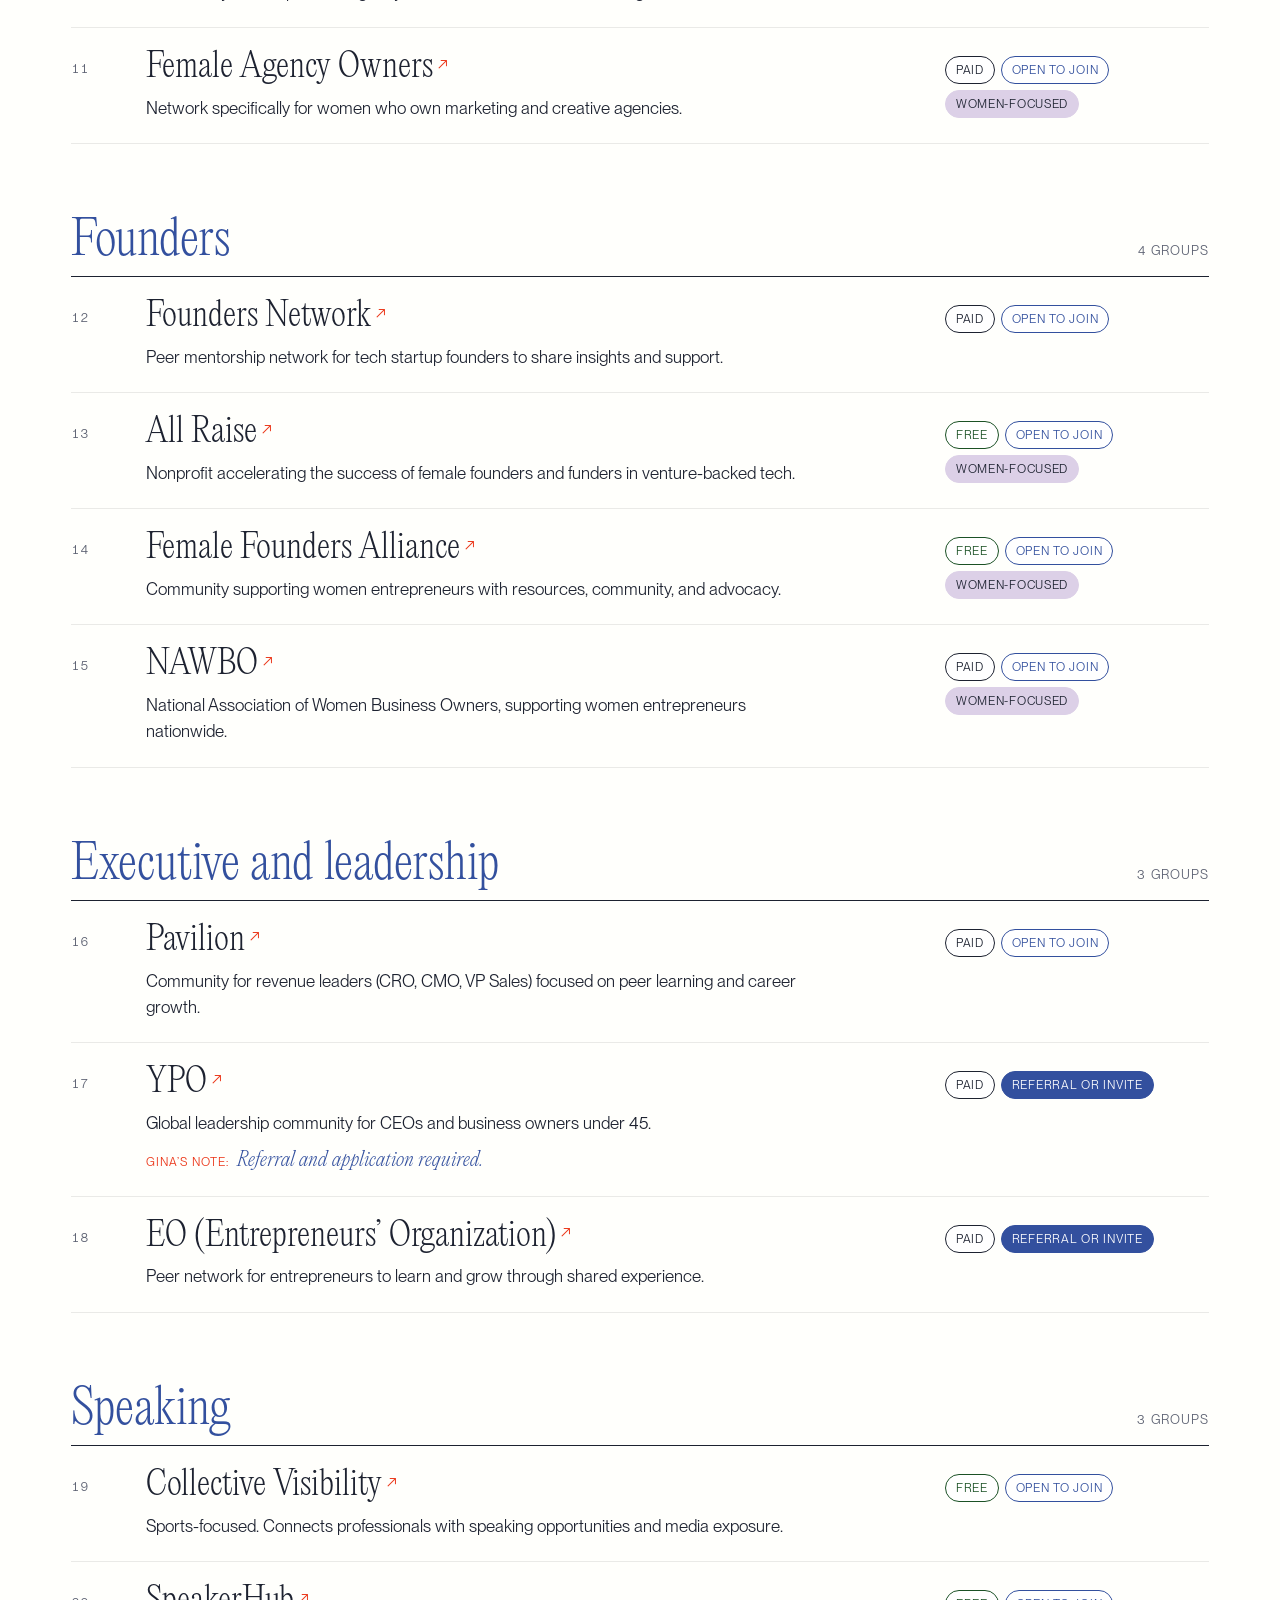
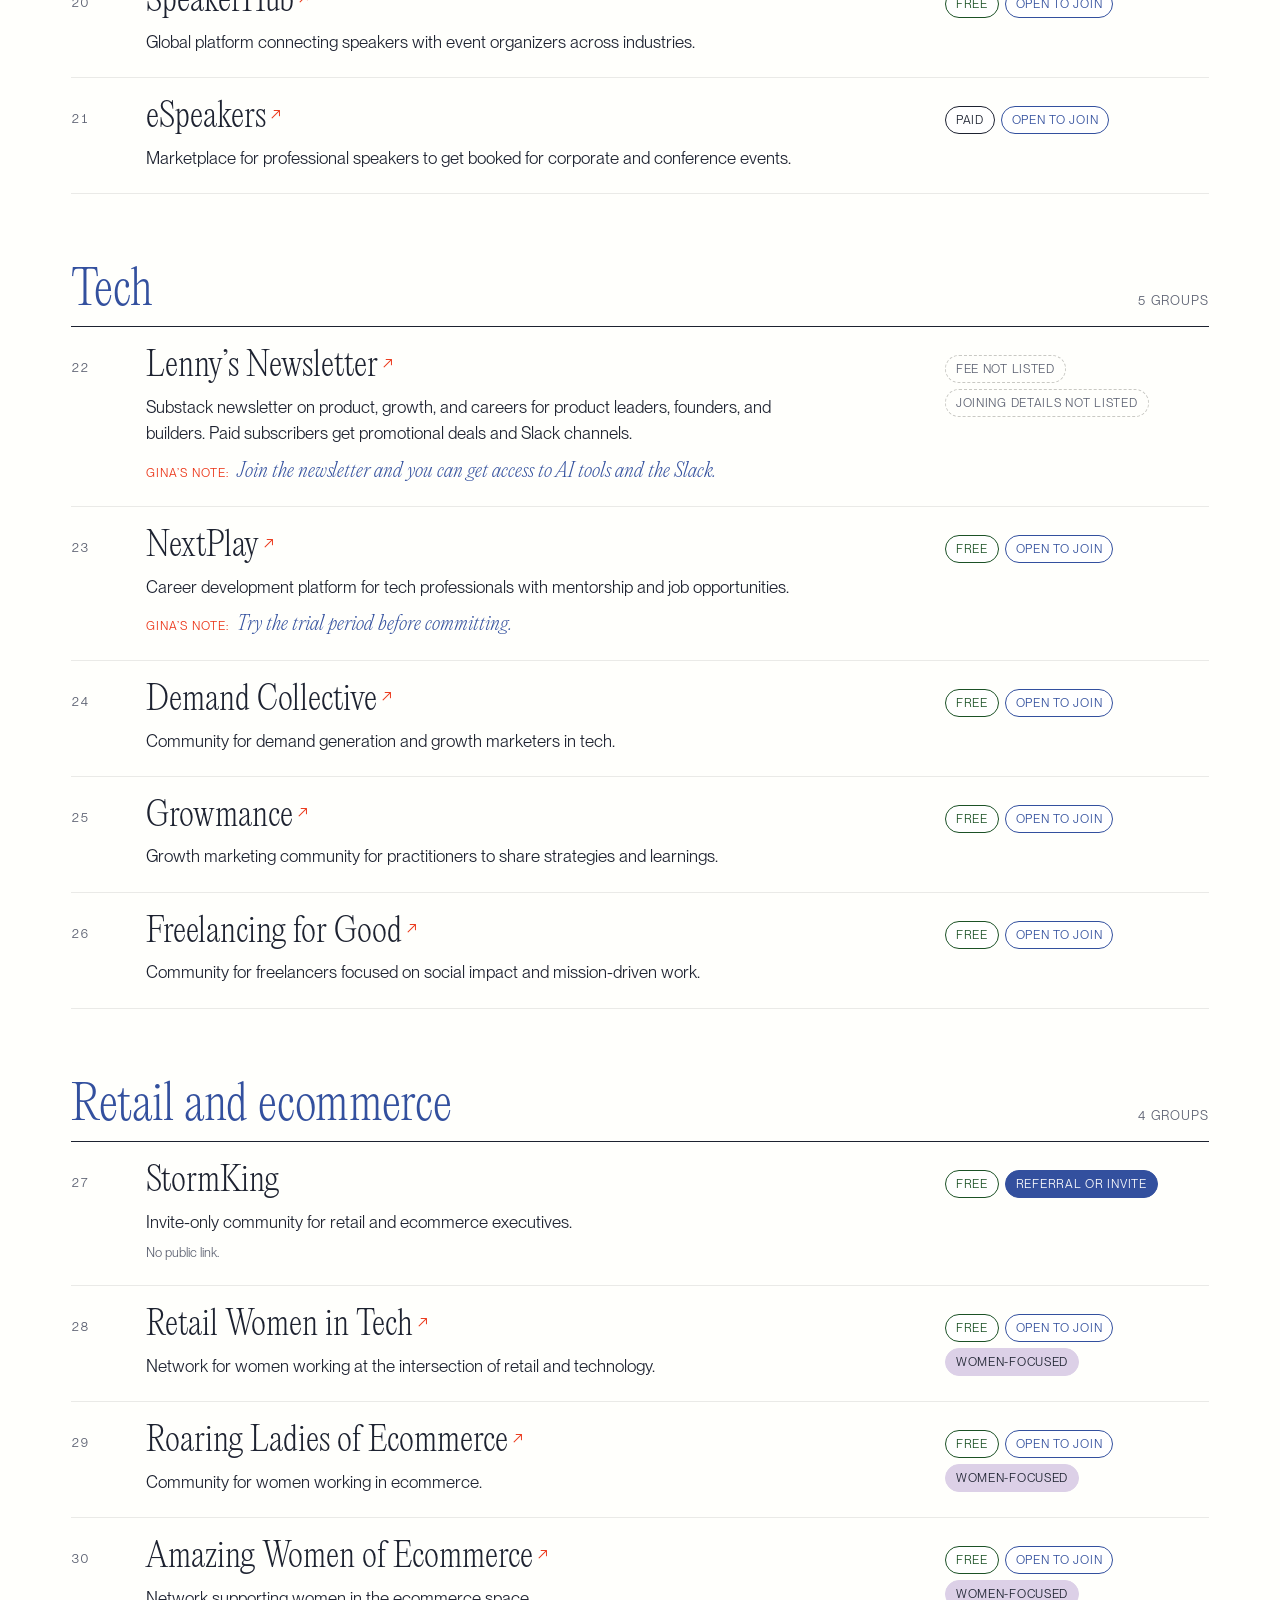
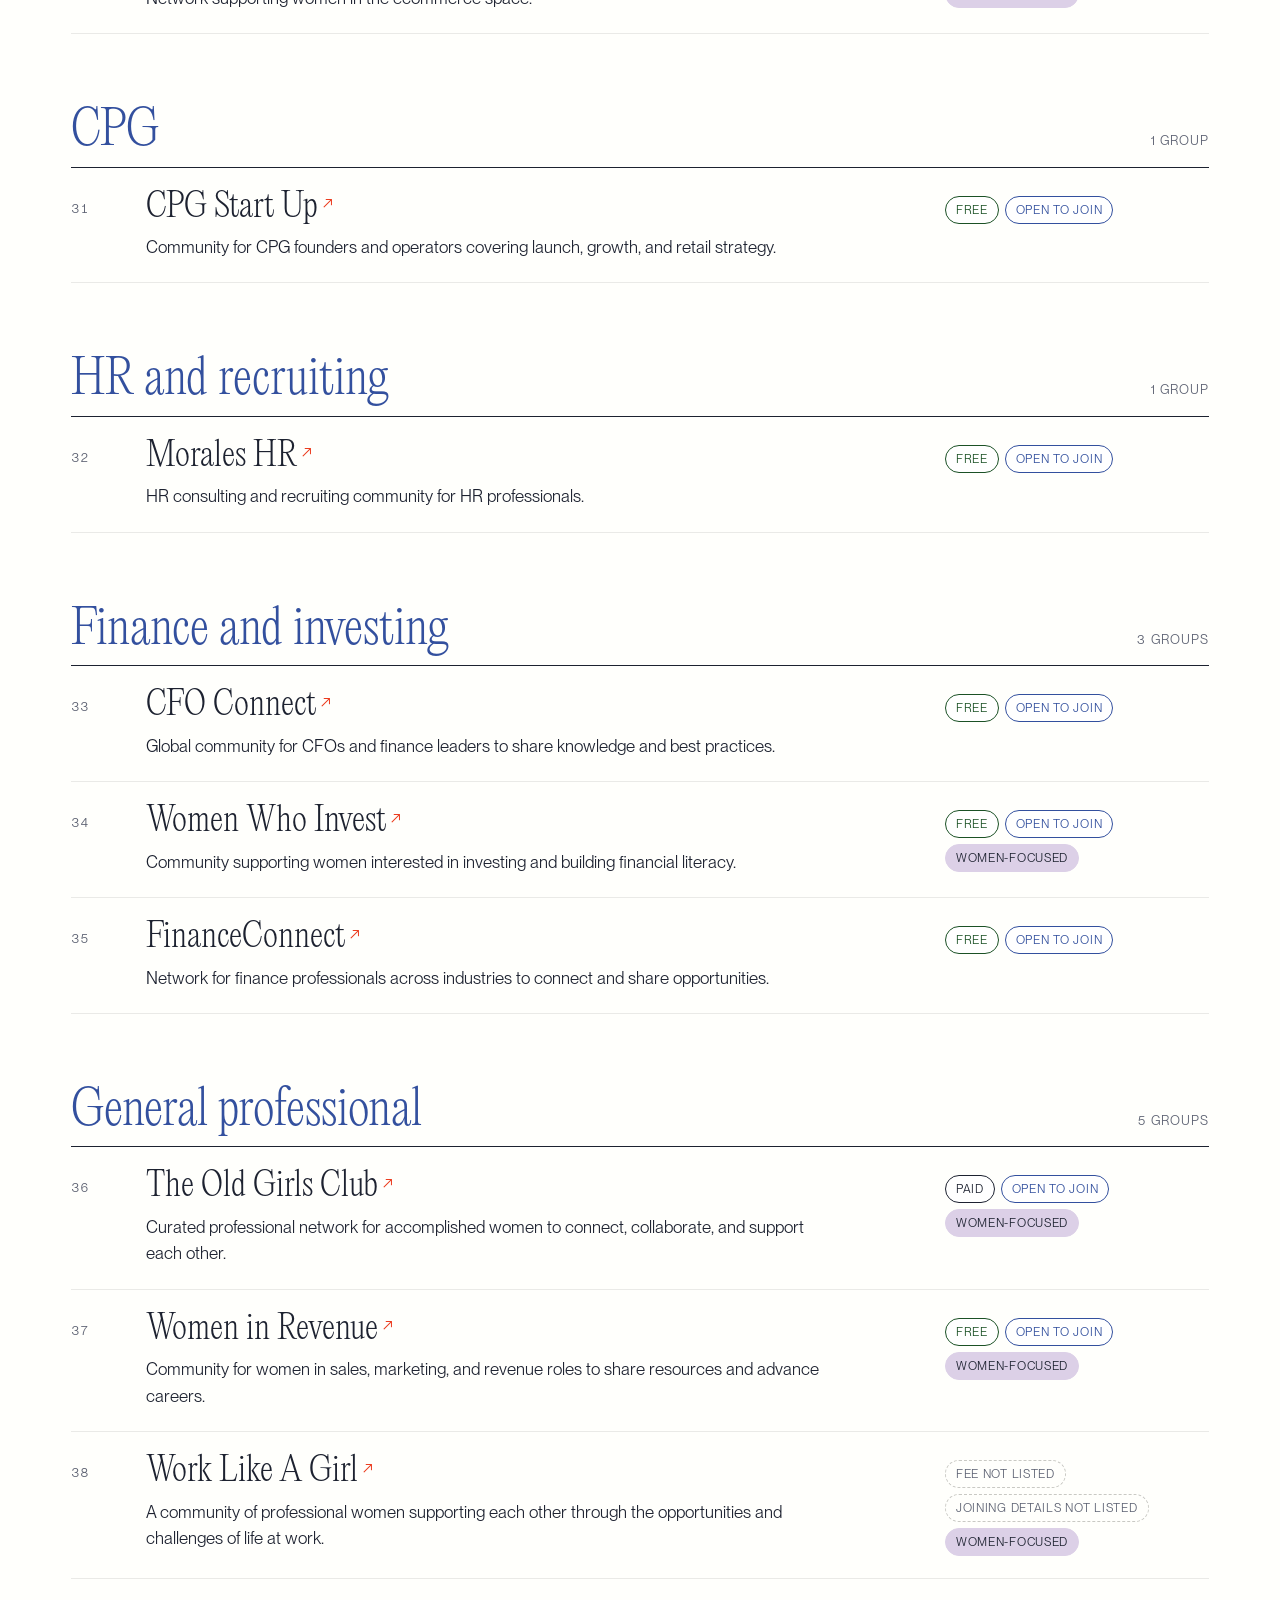
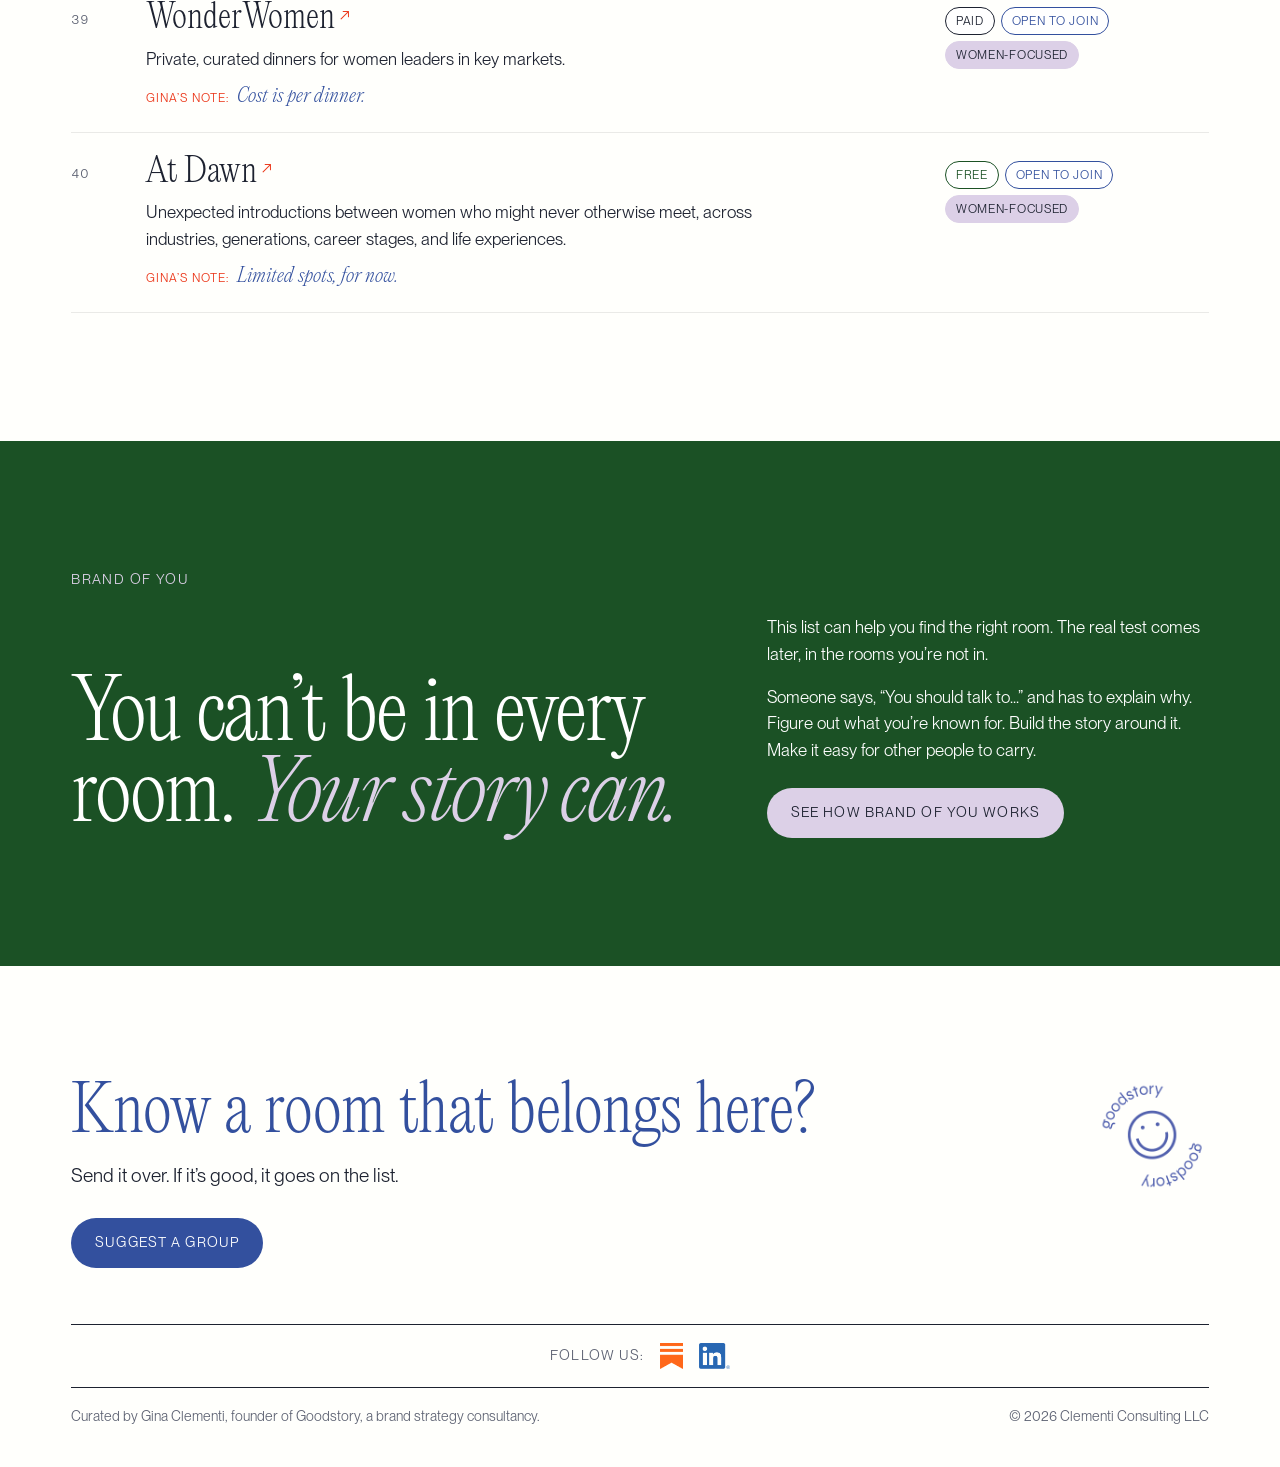
==== commit b808e9d2: "Hero: full-bleed photo, period back, upright subhead, lavender intro" ====
--- a/index.html
+++ b/index.html
@@ -31,11 +31,12 @@
     <section class="hero" aria-labelledby="title">
       <div class="hero__banner">
         <div class="hero__inner">
-          <h1 id="title" class="hero__title">The Room</h1>
+          <h1 id="title" class="hero__title">The Room.</h1>
           <p class="hero__sub">Where to find your people.</p>
         </div>
       </div>
 
+      <div class="hero__intro">
       <div class="hero__inner hero__body">
         <p class="hero__lede">People keep asking me which communities are worth joining. This is the list I send.</p>
         <div class="hero__copy">
@@ -44,6 +45,7 @@
           <p>The list was stuck in a spreadsheet only I could open. So I built The Room to share it.</p>
           <a class="hero__find" href="#list">Find yours. <span aria-hidden="true">↓</span></a>
         </div>
+      </div>
       </div>
     </section>
 
--- a/styles.css
+++ b/styles.css
@@ -51,6 +51,11 @@
 
 /* Masthead — mirrors itsagoodstory.com */
 .masthead {
+  position: absolute;
+  top: 0;
+  left: 0;
+  right: 0;
+  z-index: 20;
   display: grid;
   grid-template-columns: 1fr auto 1fr;
   align-items: center;
@@ -68,16 +73,15 @@
 .masthead__cta:hover { color: var(--red); }
 
 /* Hero */
-.hero { padding-bottom: clamp(56px, 8vw, 104px); }
 .hero__inner { max-width: var(--max); margin: 0 auto; padding: 0 var(--gutter); }
 /* Photo served from the itsagoodstory.com (Showit) image CDN, under a cream wash so the blue headline stays crisp.
    To host a copy here instead, add room-hero.jpg to the repo and swap the URL for "room-hero.jpg". */
 .hero__banner {
   position: relative;
-  padding: clamp(120px, 16vw, 240px) 0 clamp(56px, 7vw, 96px);
+  padding: clamp(200px, 22vw, 320px) 0 clamp(64px, 8vw, 112px);
   background-color: var(--cream);
   background-image:
-    linear-gradient(180deg, rgba(255,255,252,.55) 0%, rgba(255,255,252,.72) 55%, rgba(255,255,252,1) 100%),
+    linear-gradient(180deg, rgba(255,255,252,.78) 0%, rgba(255,255,252,.5) 22%, rgba(255,255,252,.6) 60%, rgba(255,255,252,.82) 100%),
     url("https://static.showit.co/1600/qY-n5JiScgAGJfdagwA5kQ/259108/goodstory-vision-brand-strategy.jpg");
   background-size: cover;
   background-position: center 10%;
@@ -94,7 +98,6 @@
 .hero__sub {
   margin: 18px 0 0;
   font-family: var(--serif);
-  font-style: italic;
   font-weight: 200;
   font-size: clamp(26px, 3.4vw, 44px);
   line-height: 1.15;
@@ -104,10 +107,9 @@
   display: grid;
   grid-template-columns: 5fr 6fr;
   gap: clamp(28px, 6vw, 96px);
-  margin-top: clamp(24px, 4vw, 48px);
-}
-.hero__body > * { padding-top: 28px; }
-.hero__inner.hero__body { background: linear-gradient(var(--ink), var(--ink)) var(--gutter) 0 / calc(100% - 2 * var(--gutter)) 1px no-repeat; }
+}
+/* Lavender "breathing room" block for the intro, per the brand guidelines */
+.hero__intro { background: var(--lavender); padding: clamp(56px, 8vw, 104px) 0; margin-bottom: clamp(48px, 7vw, 88px); }
 .hero__lede {
   margin: 0;
   font-family: var(--serif);
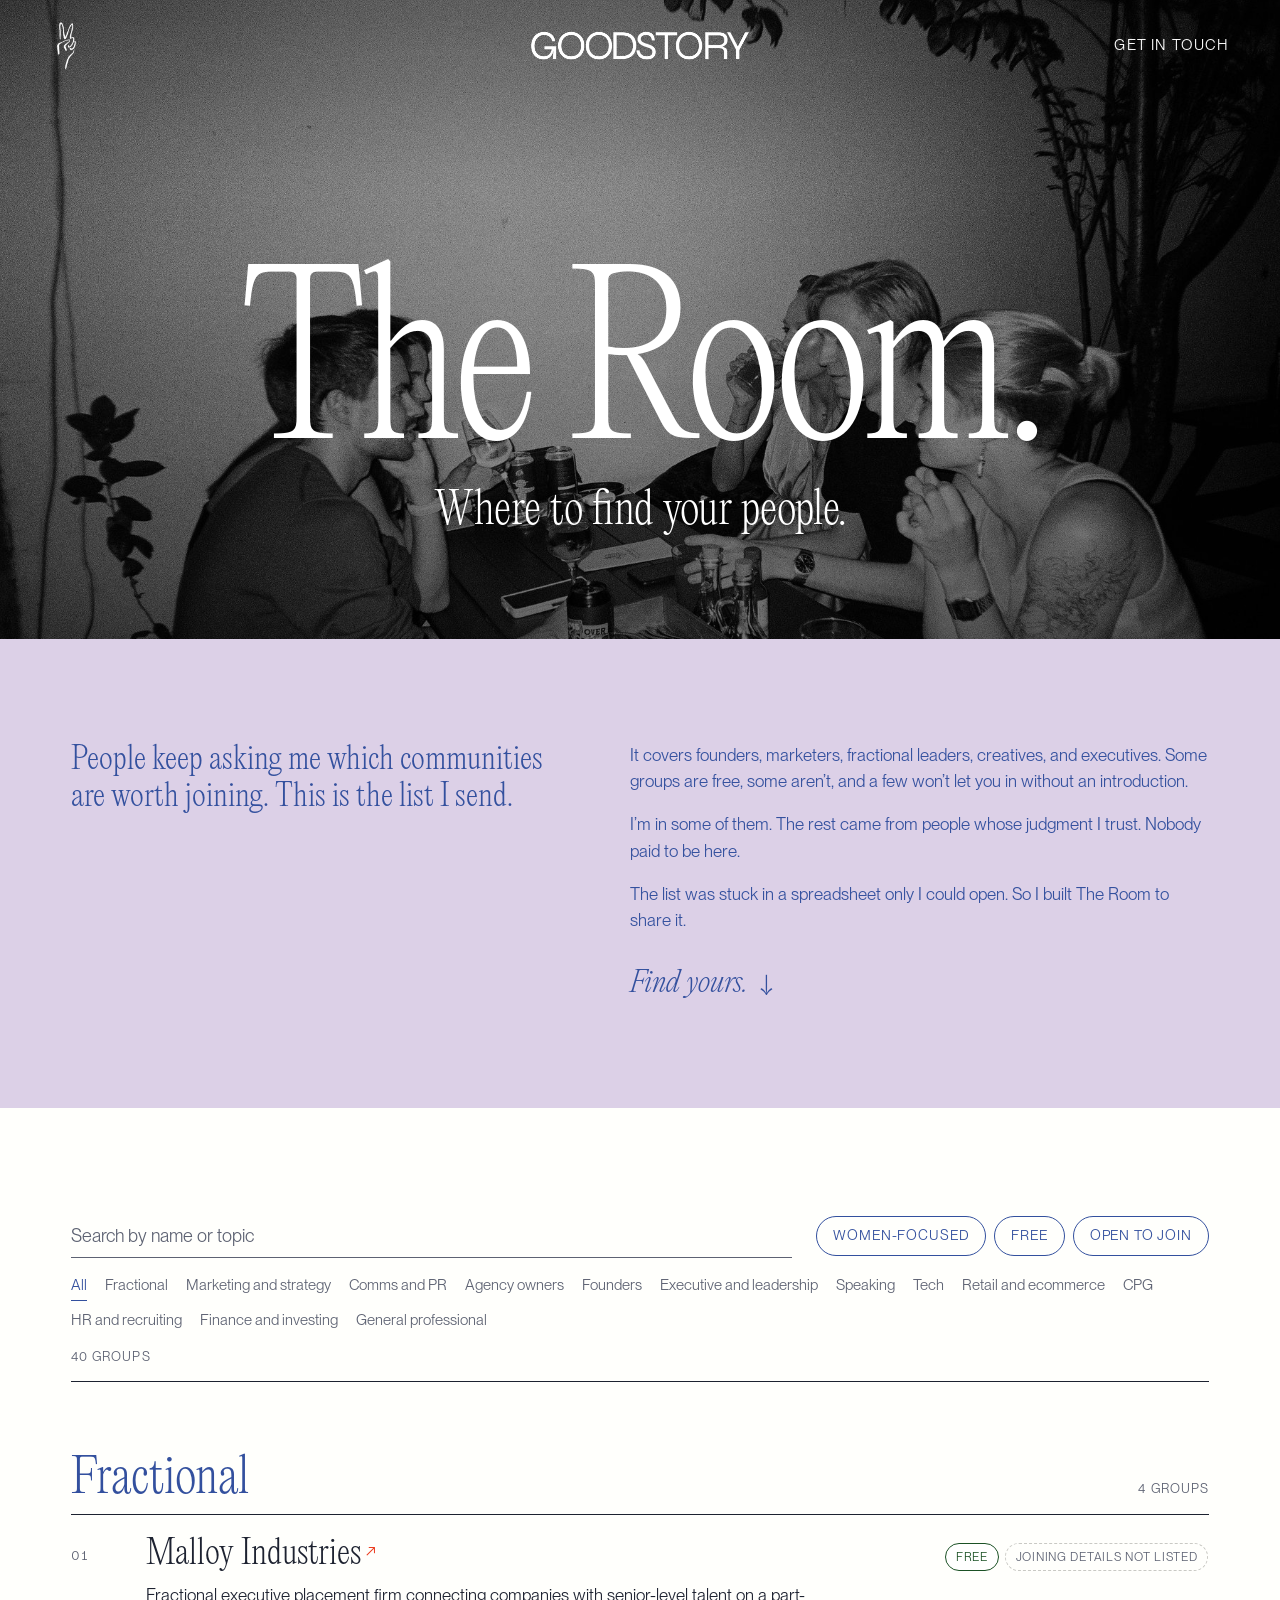
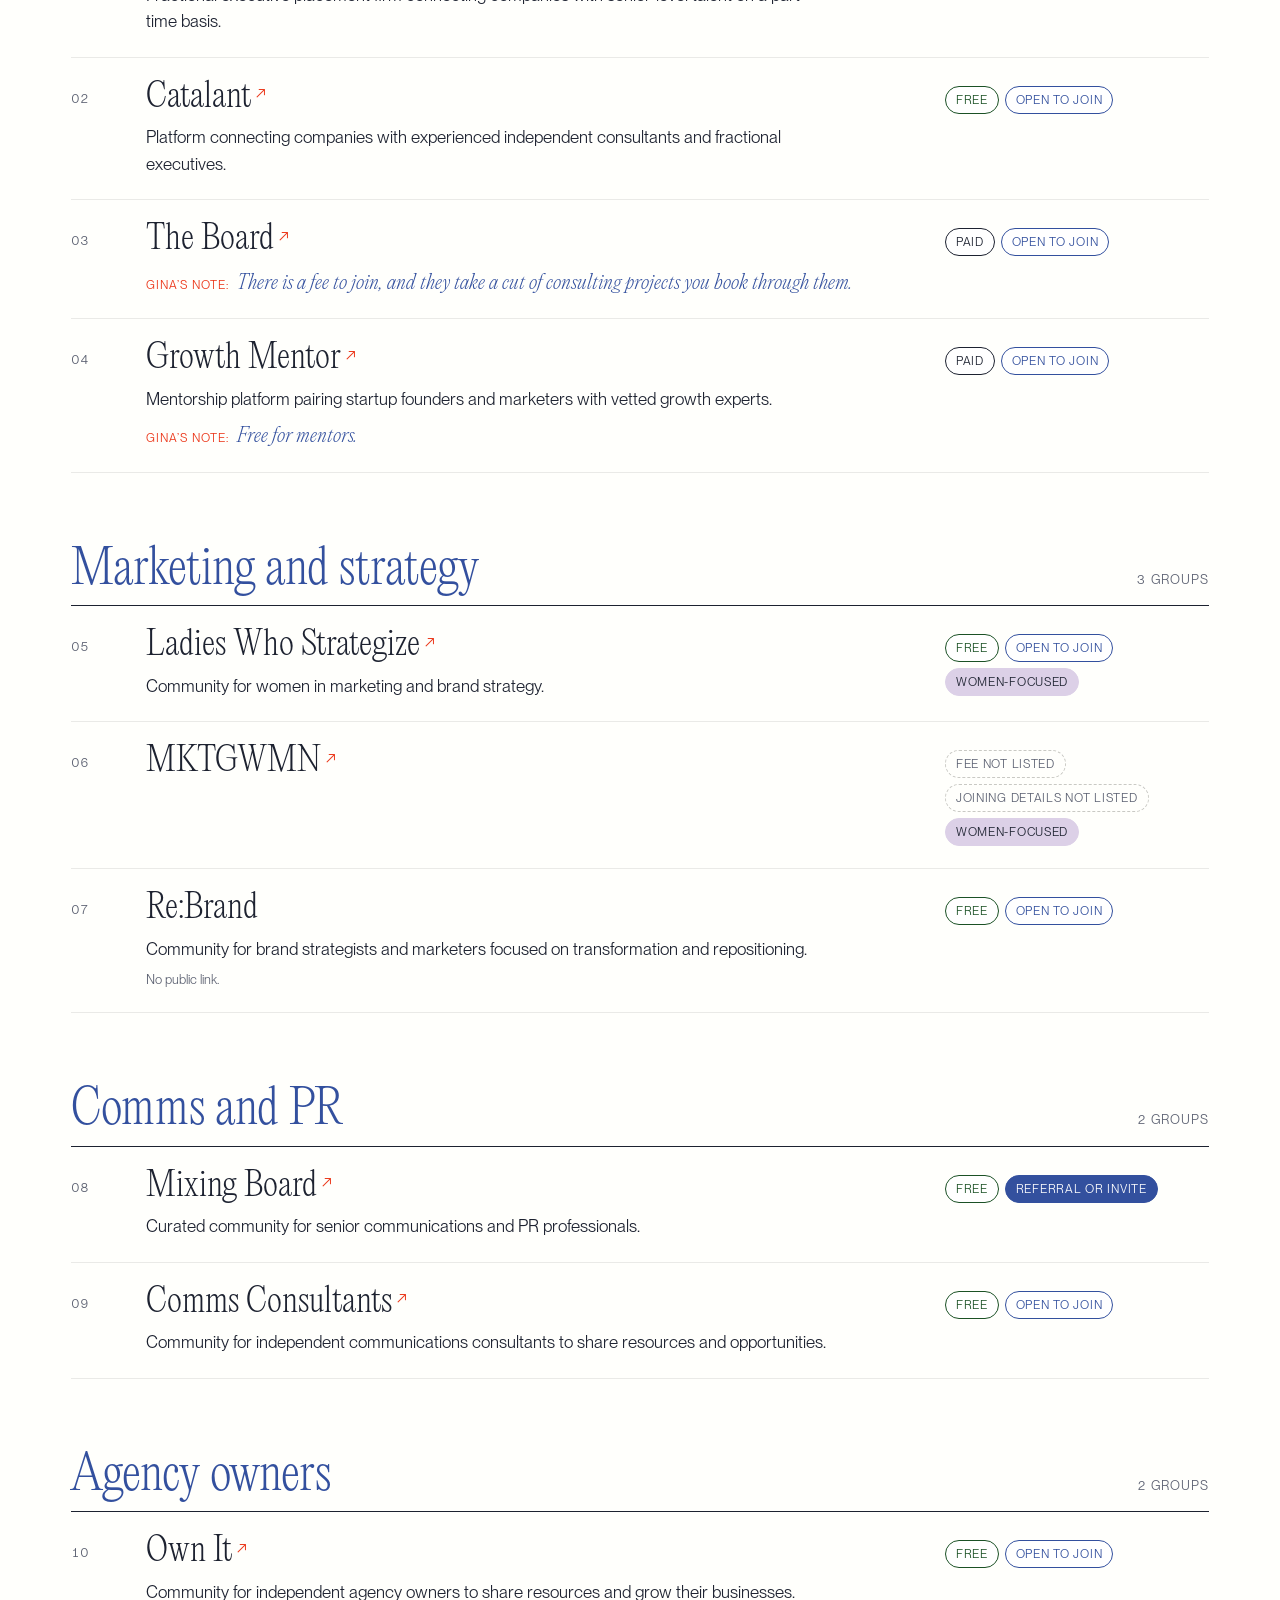
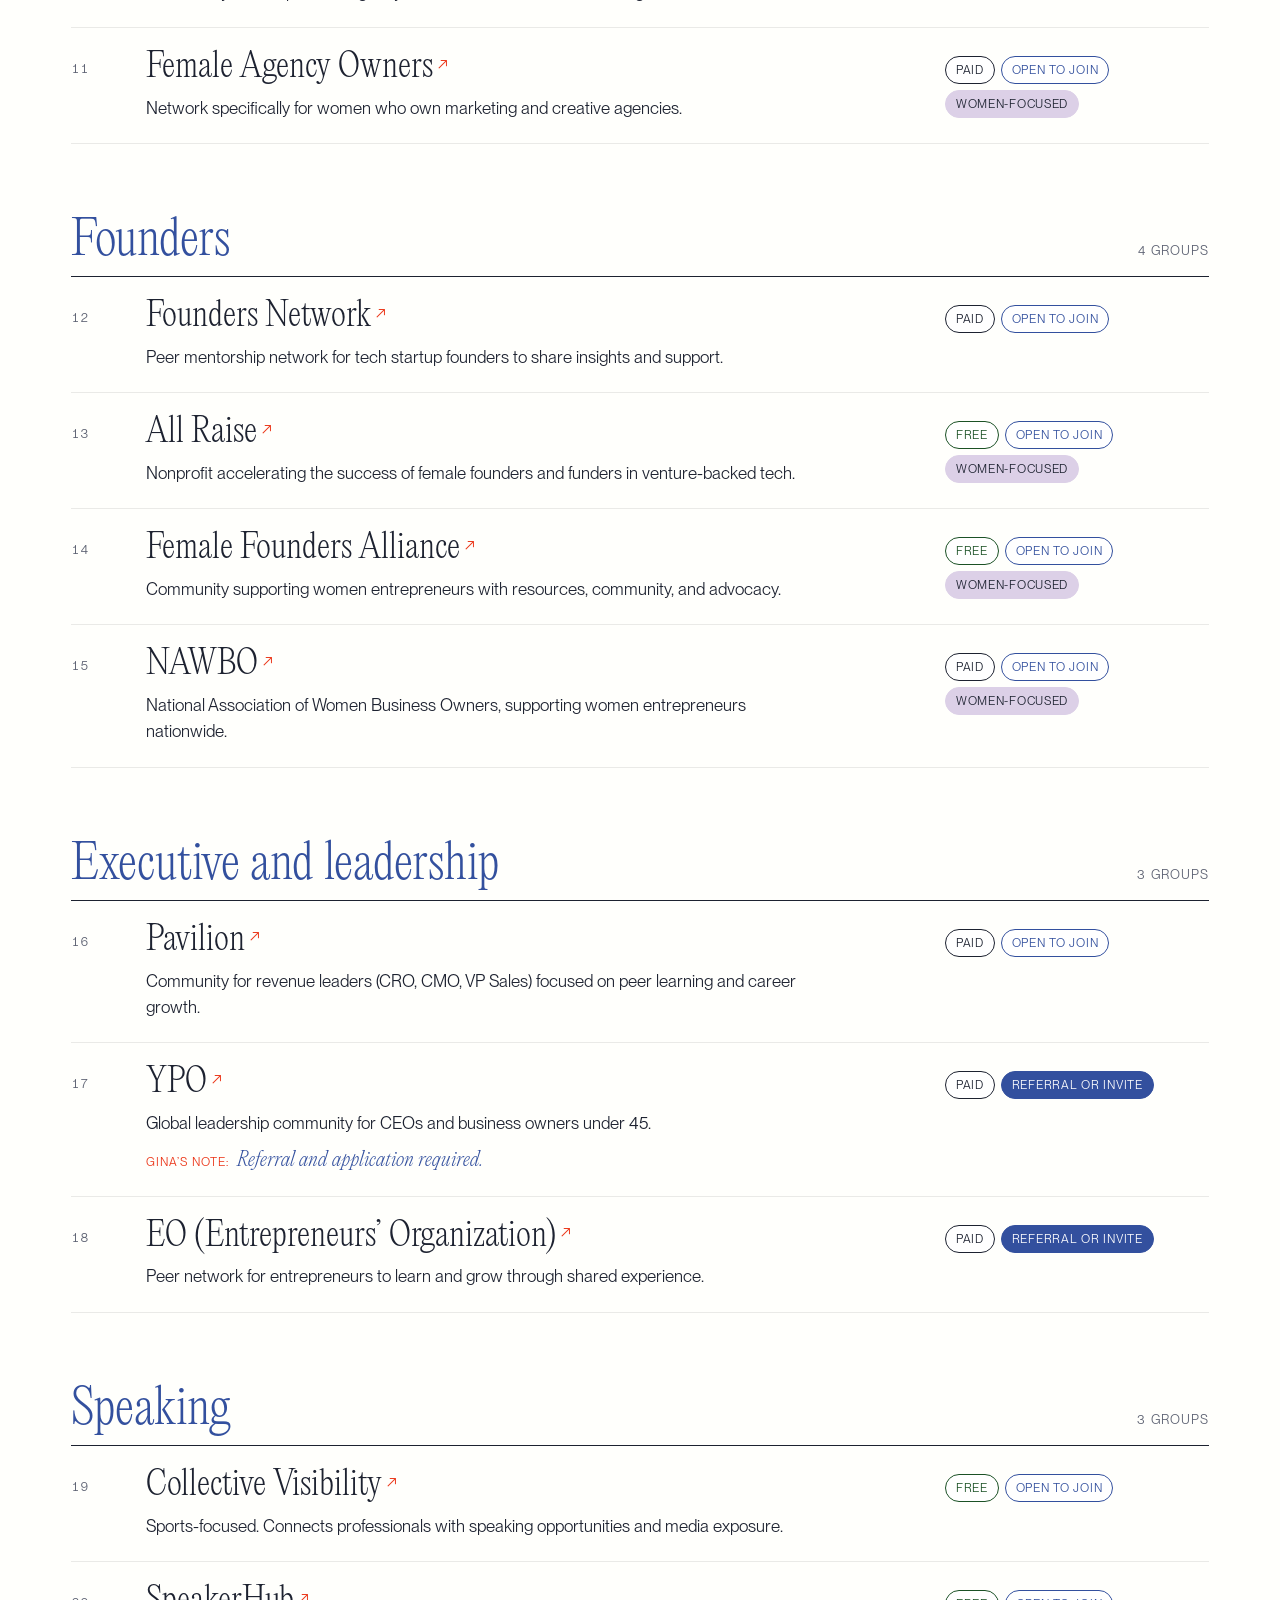
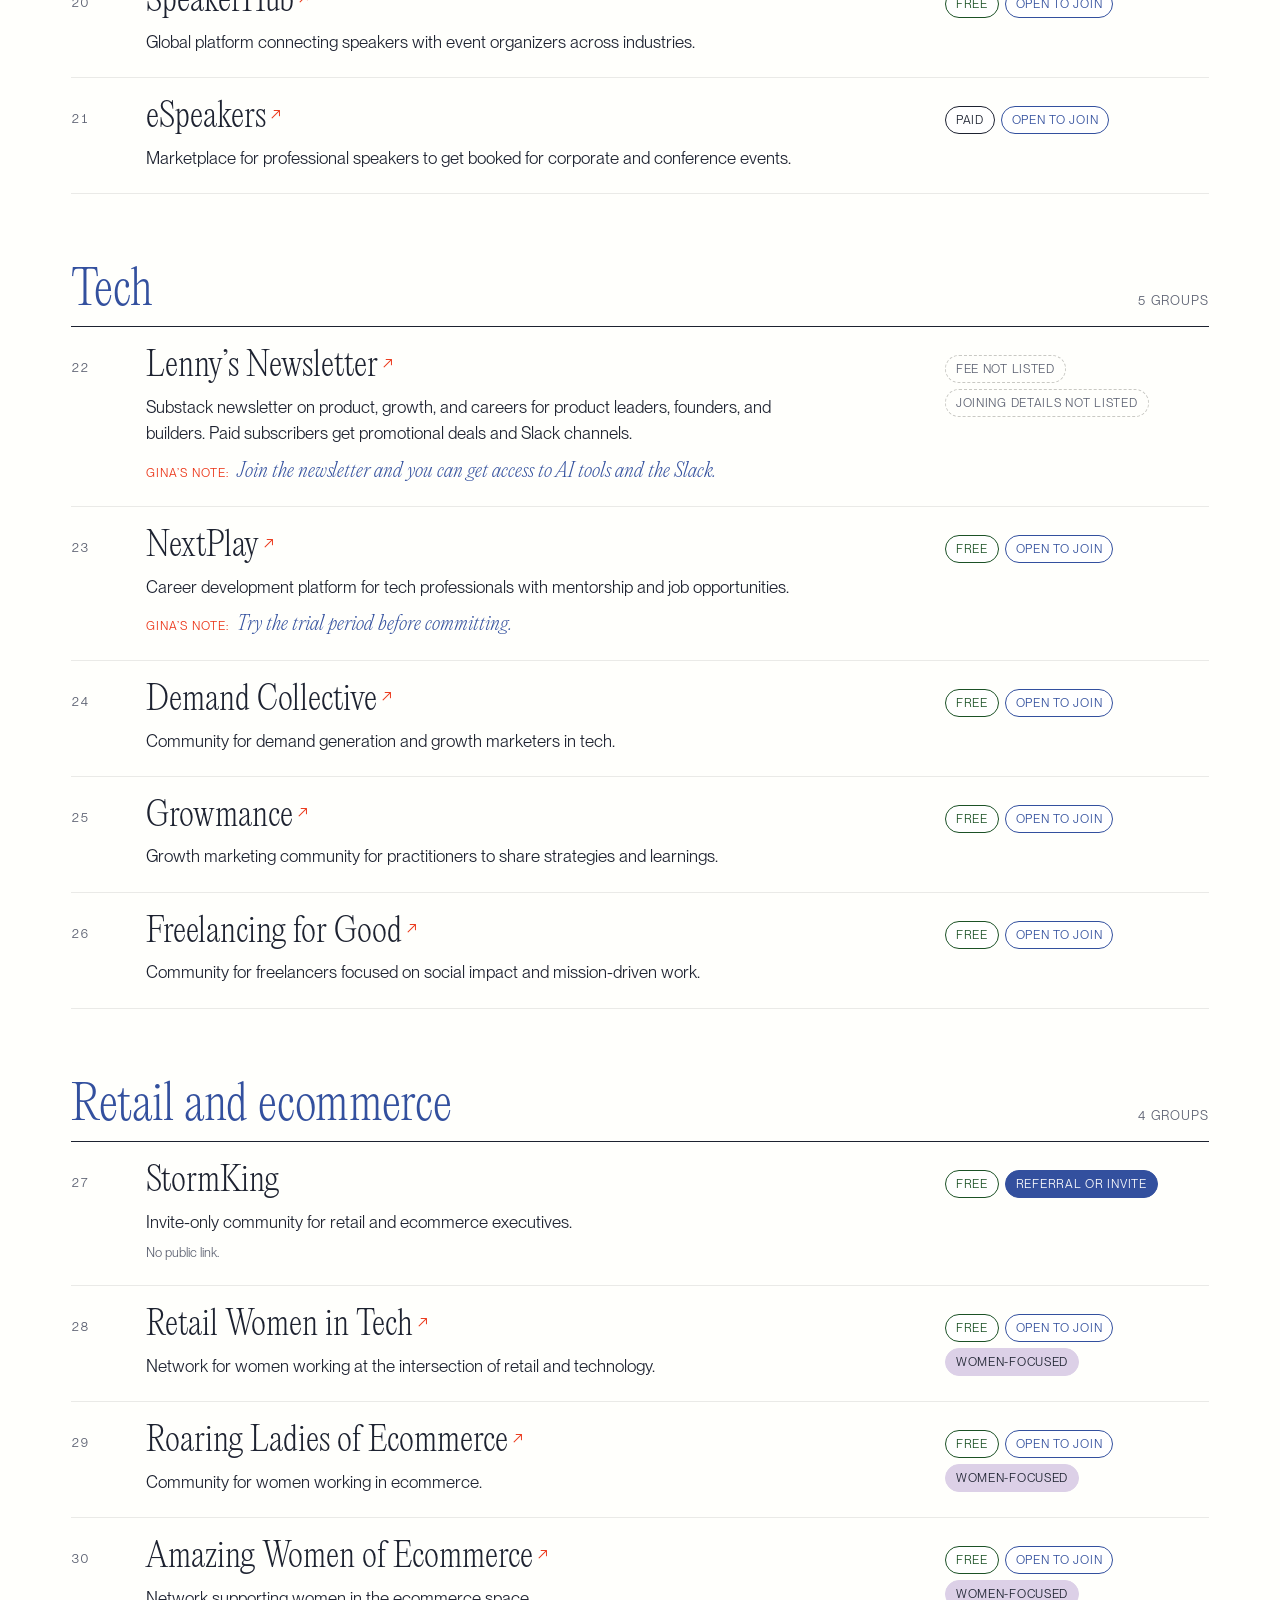
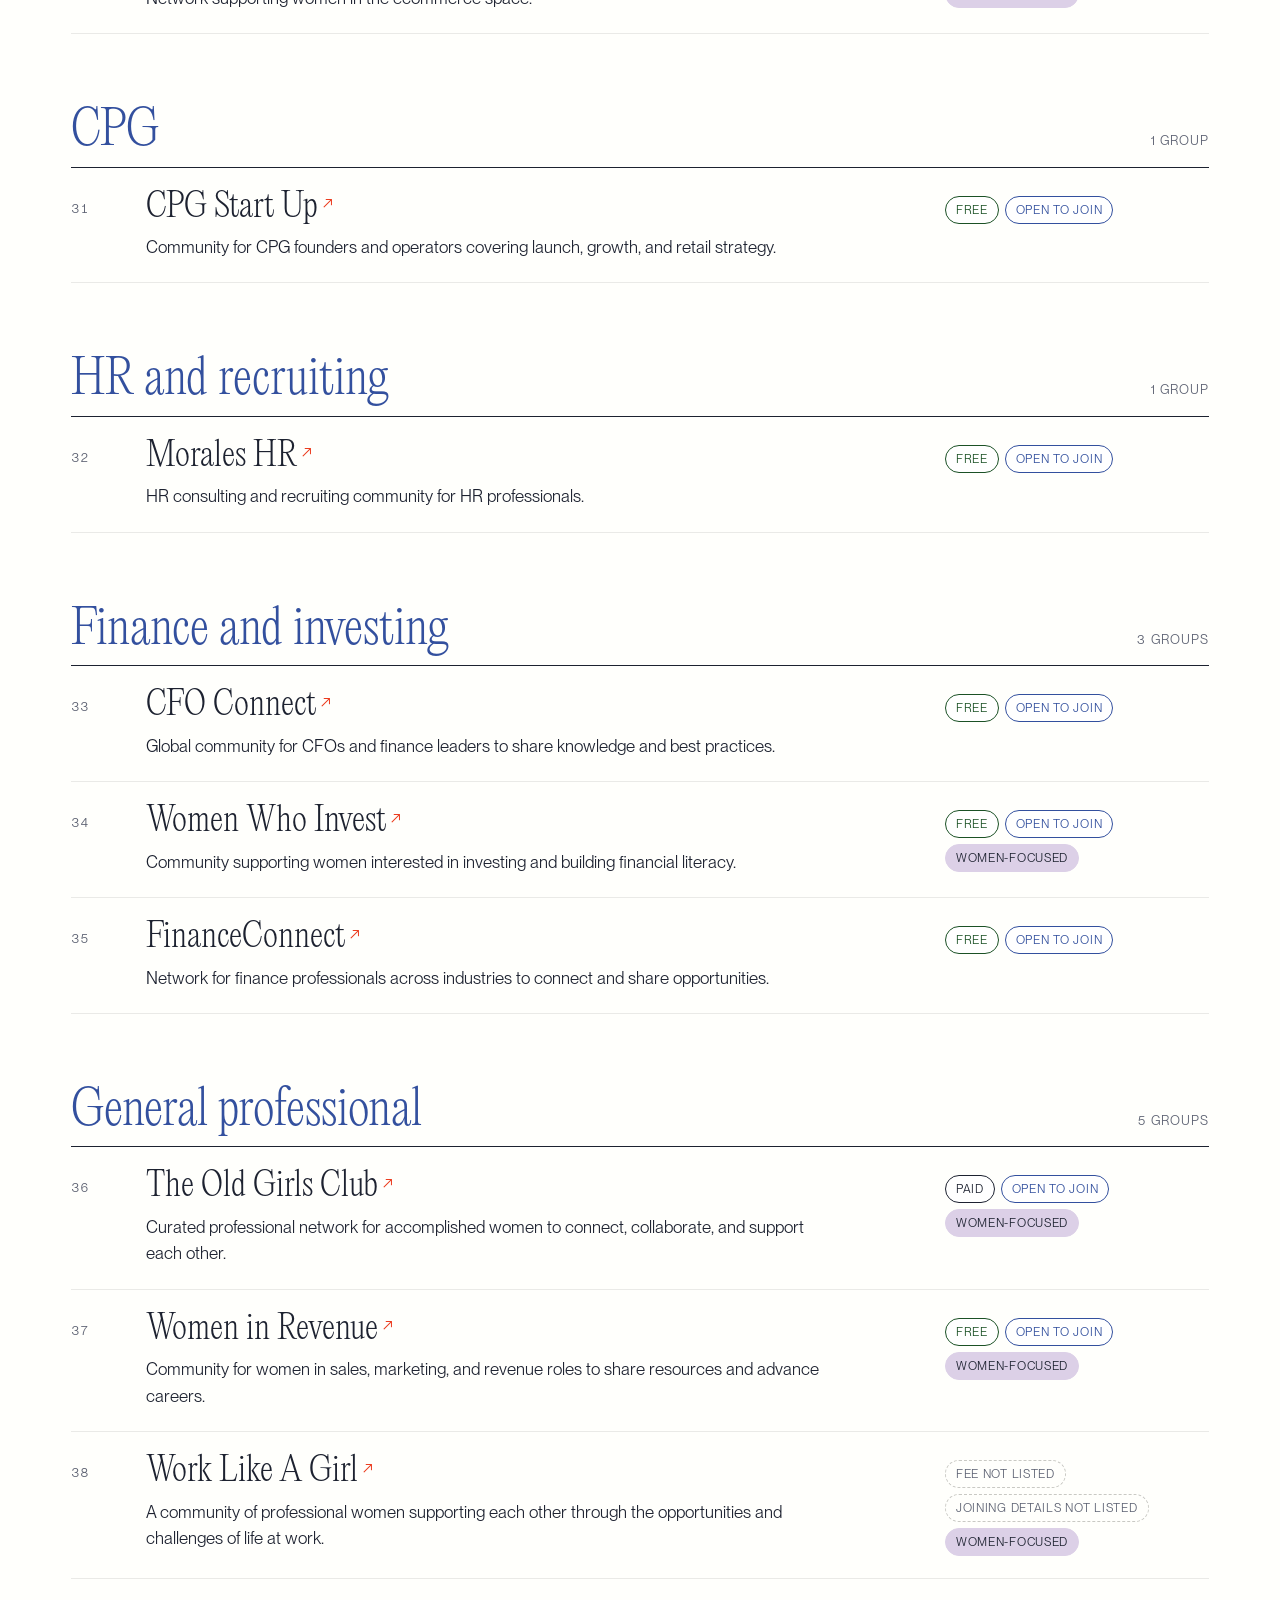
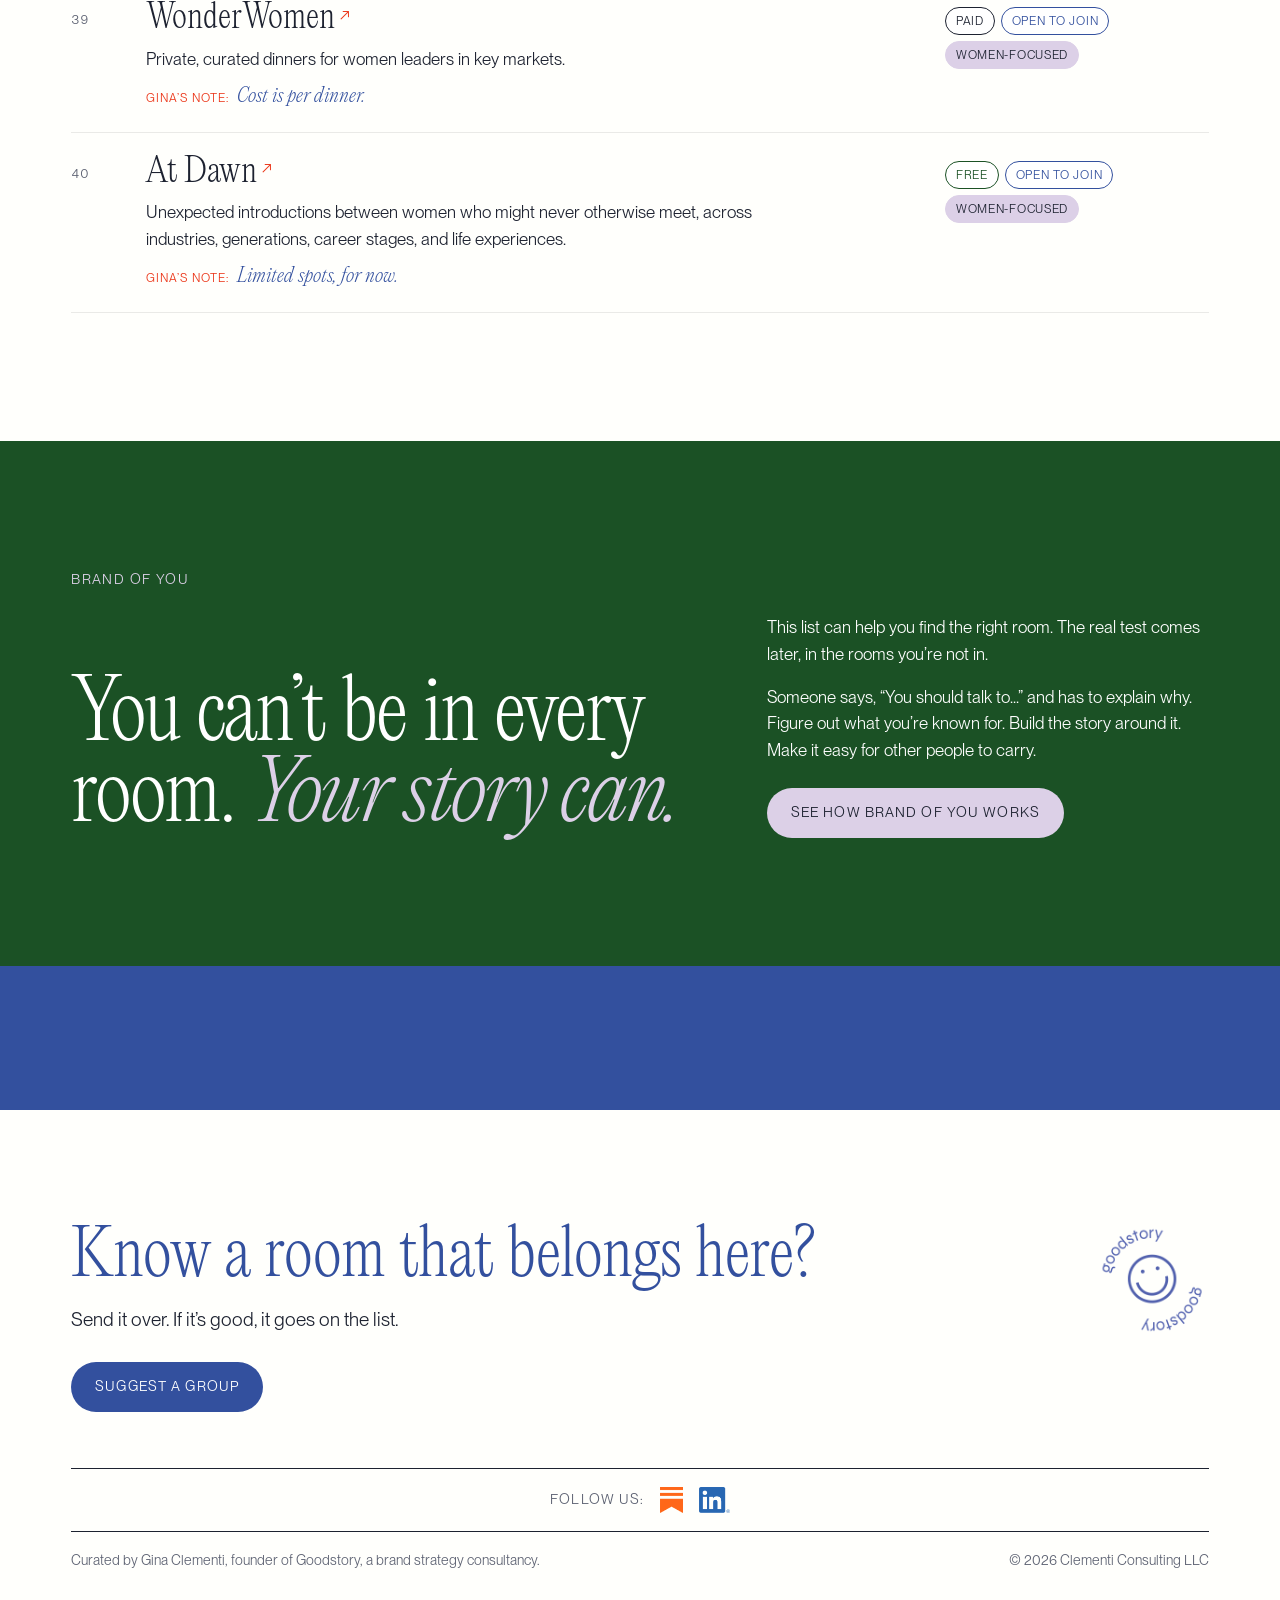
==== commit 41d7bede: "Add Flodesk sign-up form after Brand of You" ====
--- a/index.html
+++ b/index.html
@@ -13,6 +13,27 @@
   <link rel="preload" href="editorial-new-ultralight.woff" as="font" type="font/woff" crossorigin>
   <link rel="preload" href="neue-montreal-book.woff" as="font" type="font/woff" crossorigin>
   <link rel="stylesheet" href="styles.css">
+  <script>
+    (function(w, d, t, h, s, n) {
+      w.FlodeskObject = n;
+      var fn = function() {
+        (w[n].q = w[n].q || []).push(arguments);
+      };
+      w[n] = w[n] || fn;
+      var f = d.getElementsByTagName(t)[0];
+      var v = '?v=' + Math.floor(new Date().getTime() / (120 * 1000)) * 60;
+      var sm = d.createElement(t);
+      sm.async = true;
+      sm.type = 'module';
+      sm.src = h + s + '.mjs' + v;
+      f.parentNode.insertBefore(sm, f);
+      var sn = d.createElement(t);
+      sn.async = true;
+      sn.noModule = true;
+      sn.src = h + s + '.js' + v;
+      f.parentNode.insertBefore(sn, f);
+    })(window, document, 'script', 'https://assets.flodesk.com', '/universal', 'fd');
+  </script>
 </head>
 <body>
   <a class="skip" href="#list">Skip to the list</a>
@@ -85,6 +106,17 @@
         </div>
       </div>
     </section>
+    <section class="signup" aria-label="Get the intro">
+      <div class="signup__inner">
+        <div id="fd-form-6ad8dcfd21298a131143dacb"></div>
+        <script>
+          window.fd('form', {
+            formId: '6ad8dcfd21298a131143dacb',
+            containerEl: '#fd-form-6ad8dcfd21298a131143dacb'
+          });
+        </script>
+      </div>
+    </section>
   </main>
 
   <footer class="footer">
--- a/styles.css
+++ b/styles.css
@@ -74,15 +74,14 @@
 
 /* Hero */
 .hero__inner { max-width: var(--max); margin: 0 auto; padding: 0 var(--gutter); }
-/* Photo served from the itsagoodstory.com (Showit) image CDN, under a cream wash so the blue headline stays crisp.
-   To host a copy here instead, add room-hero.jpg to the repo and swap the URL for "room-hero.jpg". */
+/* Your photo, darkened so the white headline reads. The grain comes from the photo itself. */
 .hero__banner {
   position: relative;
   padding: clamp(200px, 22vw, 320px) 0 clamp(64px, 8vw, 112px);
-  background-color: var(--cream);
+  background-color: #1d1d1d;
   background-image:
-    linear-gradient(180deg, rgba(255,255,252,.78) 0%, rgba(255,255,252,.5) 22%, rgba(255,255,252,.6) 60%, rgba(255,255,252,.82) 100%),
-    url("https://static.showit.co/1600/qY-n5JiScgAGJfdagwA5kQ/259108/goodstory-vision-brand-strategy.jpg");
+    linear-gradient(180deg, rgba(0,0,0,.45) 0%, rgba(0,0,0,.28) 30%, rgba(0,0,0,.38) 70%, rgba(0,0,0,.55) 100%),
+    url("room-hero.jpg");
   background-size: cover;
   background-position: center 10%;
 }
@@ -90,7 +89,7 @@
   margin: 0;
   font-family: var(--serif);
   font-weight: 200;
-  color: var(--blue);
+  color: #fff;
   font-size: clamp(84px, 17vw, 240px);
   line-height: .86;
   letter-spacing: -.035em;
@@ -101,7 +100,7 @@
   font-weight: 200;
   font-size: clamp(26px, 3.4vw, 44px);
   line-height: 1.15;
-  color: var(--ink);
+  color: #fff;
 }
 .hero__body {
   display: grid;
@@ -109,7 +108,7 @@
   gap: clamp(28px, 6vw, 96px);
 }
 /* Lavender "breathing room" block for the intro, per the brand guidelines */
-.hero__intro { background: var(--lavender); padding: clamp(56px, 8vw, 104px) 0; margin-bottom: clamp(48px, 7vw, 88px); }
+.hero__intro { color: var(--blue); background: var(--lavender); padding: clamp(56px, 8vw, 104px) 0; margin-bottom: clamp(48px, 7vw, 88px); }
 .hero__lede {
   margin: 0;
   font-family: var(--serif);
@@ -367,3 +366,14 @@
 .follow a { display: inline-flex; transition: opacity .15s, transform .15s; }
 .follow a:hover { opacity: .8; transform: translateY(-1px); }
 .follow__icon { height: 26px; width: auto; }
+
+/* Header sits on the dark photo */
+.masthead .peace, .masthead .wordmark { background: #fff; }
+.masthead__cta { color: #fff; }
+.masthead__cta:hover { color: var(--lavender); }
+.hero__intro .hero__find { color: var(--blue); }
+.hero__banner .hero__inner { text-align: center; }
+
+/* Flodesk sign-up form, in its own blue band after Brand of You */
+.signup { background: var(--blue); }
+.signup__inner { max-width: 760px; margin: 0 auto; padding: clamp(40px, 6vw, 72px) var(--gutter); }
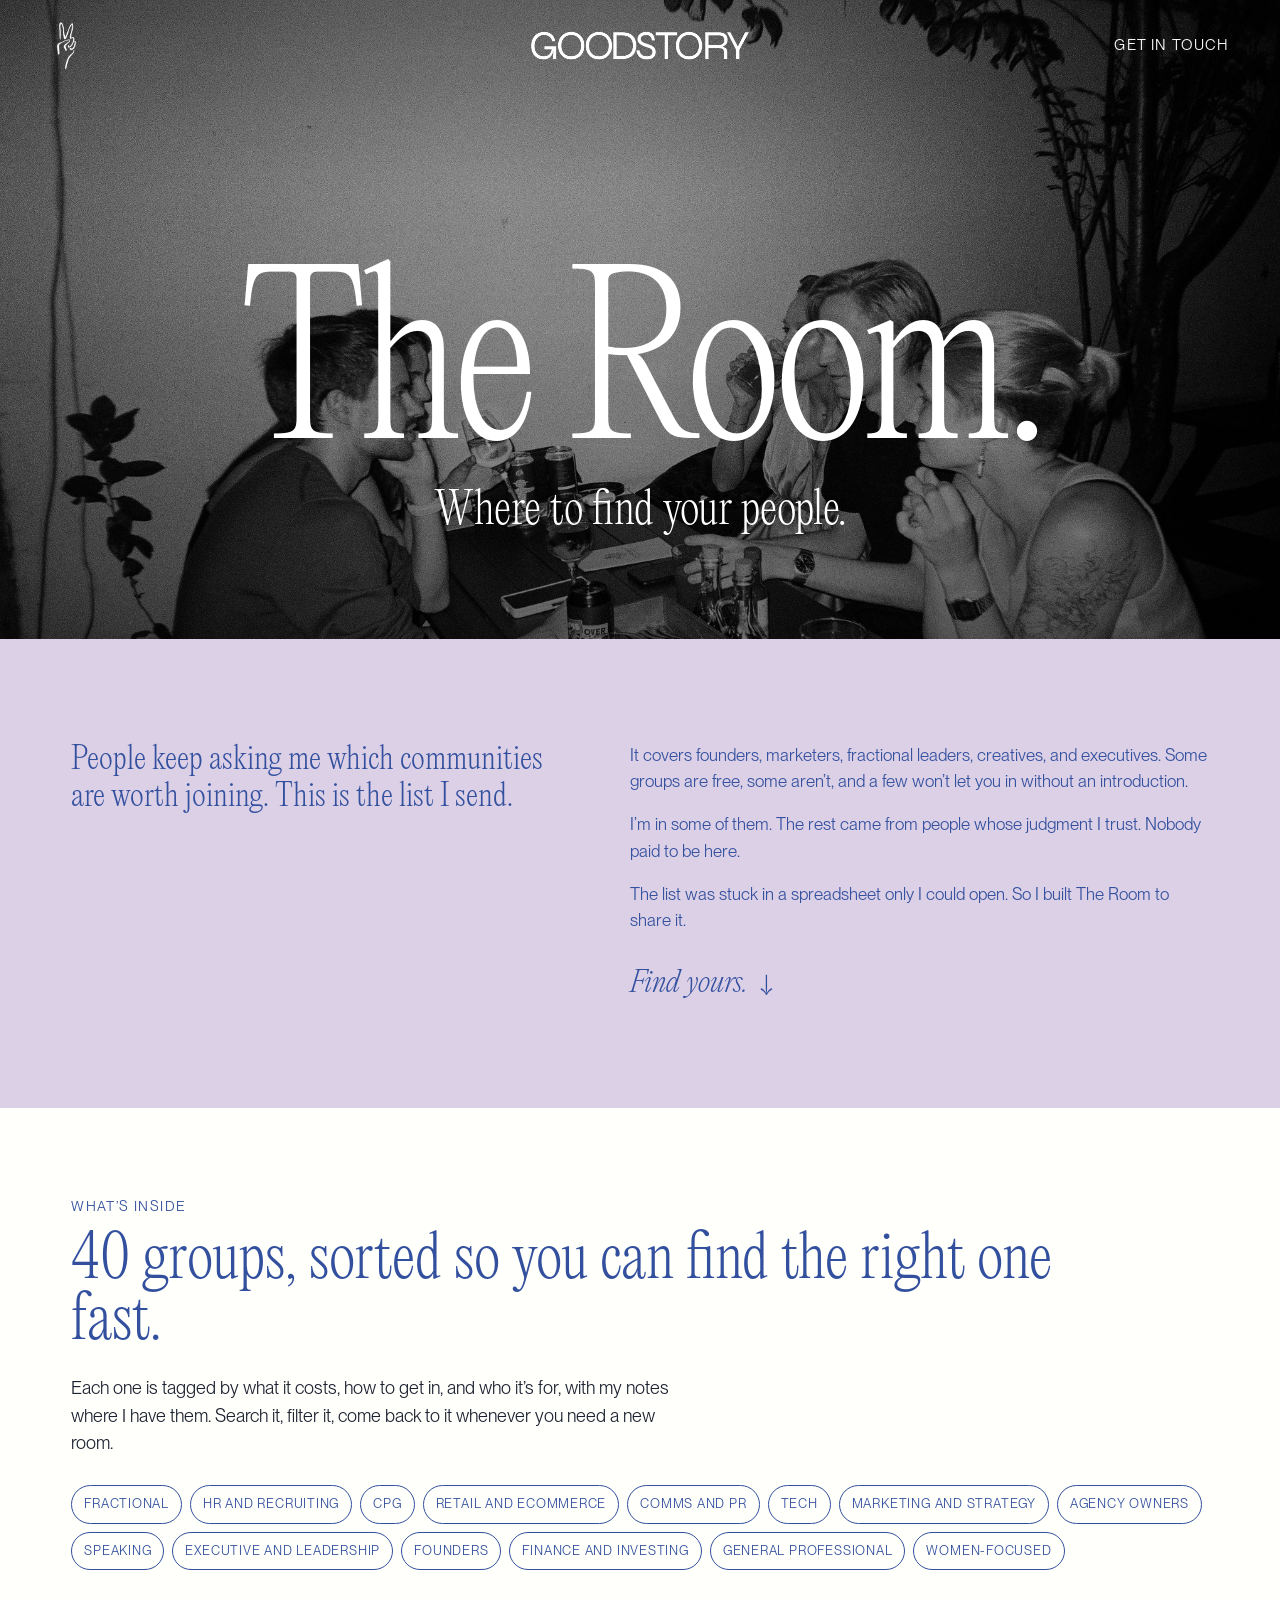
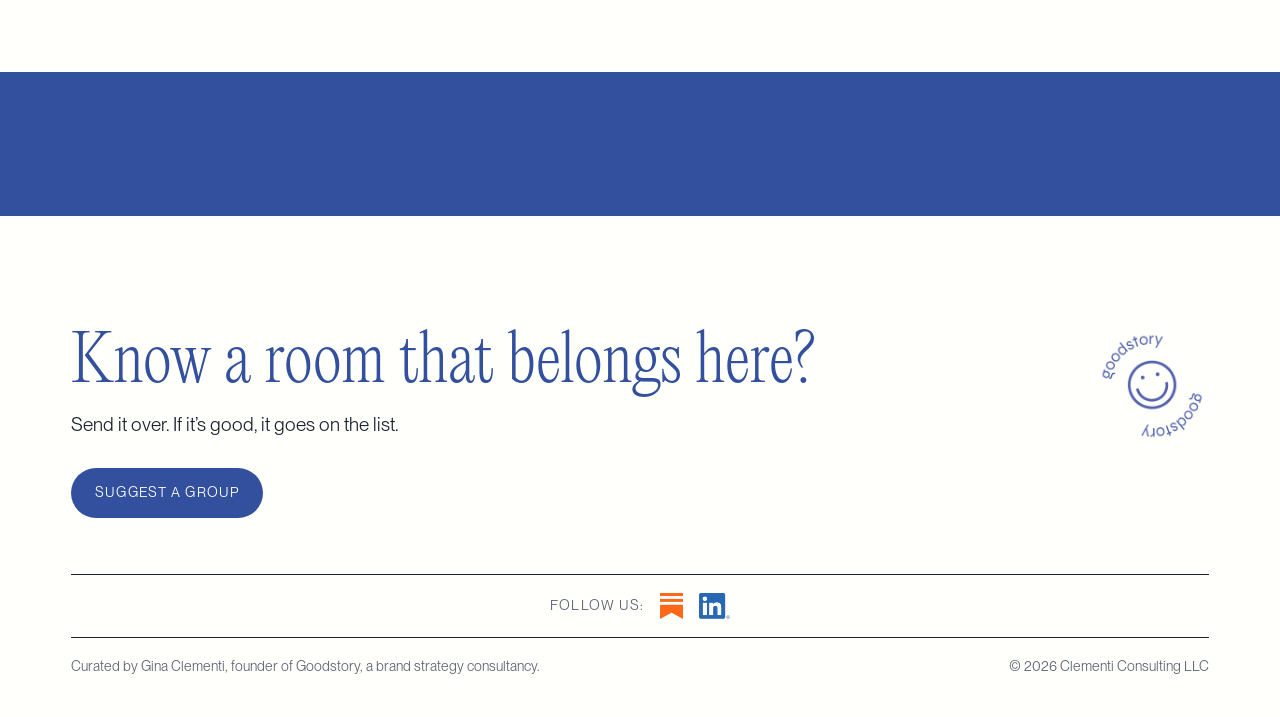
==== commit 1a11b919: "Gate The Room: sign-up landing page, list moves to an unlisted page" ====
--- a/index.html
+++ b/index.html
@@ -3,7 +3,7 @@
 <head>
   <meta charset="utf-8">
   <meta name="viewport" content="width=device-width, initial-scale=1">
-  <title>Networking groups worth your time | Goodstory</title>
+  <title>The Room: networking groups worth your time | Goodstory</title>
   <meta name="description" content="A curated list of professional communities for marketers, founders, fractional executives, and women in business. Filter by focus, cost, and how to get in.">
   <meta property="og:title" content="The Room: Where to find your people">
   <meta property="og:description" content="A curated list of professional communities for marketers, founders, fractional executives, and women in business. Filter by focus, cost, and how to get in.">
@@ -36,7 +36,7 @@
   </script>
 </head>
 <body>
-  <a class="skip" href="#list">Skip to the list</a>
+  <a class="skip" href="#get-it">Skip to the sign-up</a>
 
   <header class="masthead">
     <a class="masthead__peace" href="https://itsagoodstory.com/" target="_blank" rel="noopener" aria-label="Goodstory home">
@@ -64,49 +64,22 @@
           <p>It covers founders, marketers, fractional leaders, creatives, and executives. Some groups are free, some aren’t, and a few won’t let you in without an introduction.</p>
           <p>I’m in some of them. The rest came from people whose judgment I trust. Nobody paid to be here.</p>
           <p>The list was stuck in a spreadsheet only I could open. So I built The Room to share it.</p>
-          <a class="hero__find" href="#list">Find yours. <span aria-hidden="true">↓</span></a>
+          <a class="hero__find" href="#get-it">Find yours. <span aria-hidden="true">↓</span></a>
         </div>
       </div>
       </div>
     </section>
 
-    <section id="list" class="directory" aria-label="Networking groups">
-      <div class="controls" role="search">
-        <div class="controls__row">
-          <label class="search">
-            <span class="visually-hidden">Search by name or topic</span>
-            <input id="q" type="search" placeholder="Search by name or topic" autocomplete="off">
-          </label>
-          <div class="toggles" role="group" aria-label="Filters">
-            <button type="button" class="toggle" data-toggle="women" aria-pressed="false">Women-focused</button>
-            <button type="button" class="toggle" data-toggle="free" aria-pressed="false">Free</button>
-            <button type="button" class="toggle" data-toggle="open" aria-pressed="false">Open to join</button>
-          </div>
-        </div>
-        <div class="cats" role="group" aria-label="Focus" id="cats"></div>
-        <p class="count" id="count" aria-live="polite"></p>
-      </div>
-
-      <div id="results"></div>
-
-      <div class="empty" id="empty" hidden>
-        <p>No groups match these filters.</p>
-        <button type="button" class="link-button" id="clear">Clear filters</button>
+    <section class="inside" aria-labelledby="inside-title">
+      <div class="inside__inner">
+        <p class="eyebrow eyebrow--blue">What’s inside</p>
+        <h2 id="inside-title" class="inside__title"><span id="inside-count">Dozens of</span> groups, sorted so you can find the right one fast.</h2>
+        <p class="inside__copy">Each one is tagged by what it costs, how to get in, and who it’s for, with my notes where I have them. Search it, filter it, come back to it whenever you need a new room.</p>
+        <ul class="inside__cats" id="inside-cats" aria-label="Focus areas"></ul>
       </div>
     </section>
 
-    <section class="byou" aria-labelledby="byou-title">
-      <div class="byou__inner">
-        <p class="eyebrow">Brand of You</p>
-        <h2 id="byou-title" class="byou__title">You can’t be in every room. <em>Your story can.</em></h2>
-        <div class="byou__copy">
-          <p>This list can help you find the right room. The real test comes later, in the rooms you’re not in.</p>
-          <p>Someone says, “You should talk to...” and has to explain why. Figure out what you’re known for. Build the story around it. Make it easy for other people to carry.</p>
-          <a class="button" href="https://itsagoodstory.com/services-storytelling-brand-of-you" target="_blank" rel="noopener">See how Brand of You works</a>
-        </div>
-      </div>
-    </section>
-    <section class="signup" aria-label="Get the intro">
+    <section class="signup" id="get-it" aria-label="Get The Room">
       <div class="signup__inner">
         <div id="fd-form-6ad8dcfd21298a131143dacb"></div>
         <script>
@@ -145,6 +118,16 @@
     </div>
   </footer>
 
-  <script src="app.js" defer></script>
+  <script>
+    // Fill the teaser from the live list so the count never goes stale.
+    fetch("communities.json", { cache: "no-cache" }).then(function (r) { return r.json(); }).then(function (d) {
+      var g = d.groups || [];
+      document.getElementById("inside-count").textContent = String(g.length);
+      var seen = [], ul = document.getElementById("inside-cats");
+      g.forEach(function (x) { (x.categories || []).forEach(function (c) { if (seen.indexOf(c) < 0) seen.push(c); }); });
+      if (g.some(function (x) { return x.women; })) seen.push("Women-focused");
+      seen.forEach(function (c) { var li = document.createElement("li"); li.textContent = c; ul.appendChild(li); });
+    }).catch(function () {});
+  </script>
 </body>
 </html>
--- a/styles.css
+++ b/styles.css
@@ -377,3 +377,11 @@
 /* Flodesk sign-up form, in its own blue band after Brand of You */
 .signup { background: var(--blue); }
 .signup__inner { max-width: 760px; margin: 0 auto; padding: clamp(40px, 6vw, 72px) var(--gutter); }
+
+/* Landing page: what's inside teaser */
+.inside__inner { max-width: var(--max); margin: 0 auto; padding: 0 var(--gutter) clamp(56px, 8vw, 104px); }
+.eyebrow--blue { color: var(--blue); margin-bottom: 14px; }
+.inside__title { margin: 0; max-width: 18em; font-family: var(--serif); font-weight: 200; font-size: clamp(34px, 4.6vw, 60px); line-height: 1.04; color: var(--blue); }
+.inside__copy { margin: 20px 0 0; max-width: 34em; font-size: 18px; }
+.inside__cats { display: flex; flex-wrap: wrap; gap: 8px; list-style: none; margin: 28px 0 0; padding: 0; }
+.inside__cats li { font-size: 13px; letter-spacing: .06em; text-transform: uppercase; padding: 8px 12px; border: 1px solid var(--blue); border-radius: 999px; color: var(--blue); }
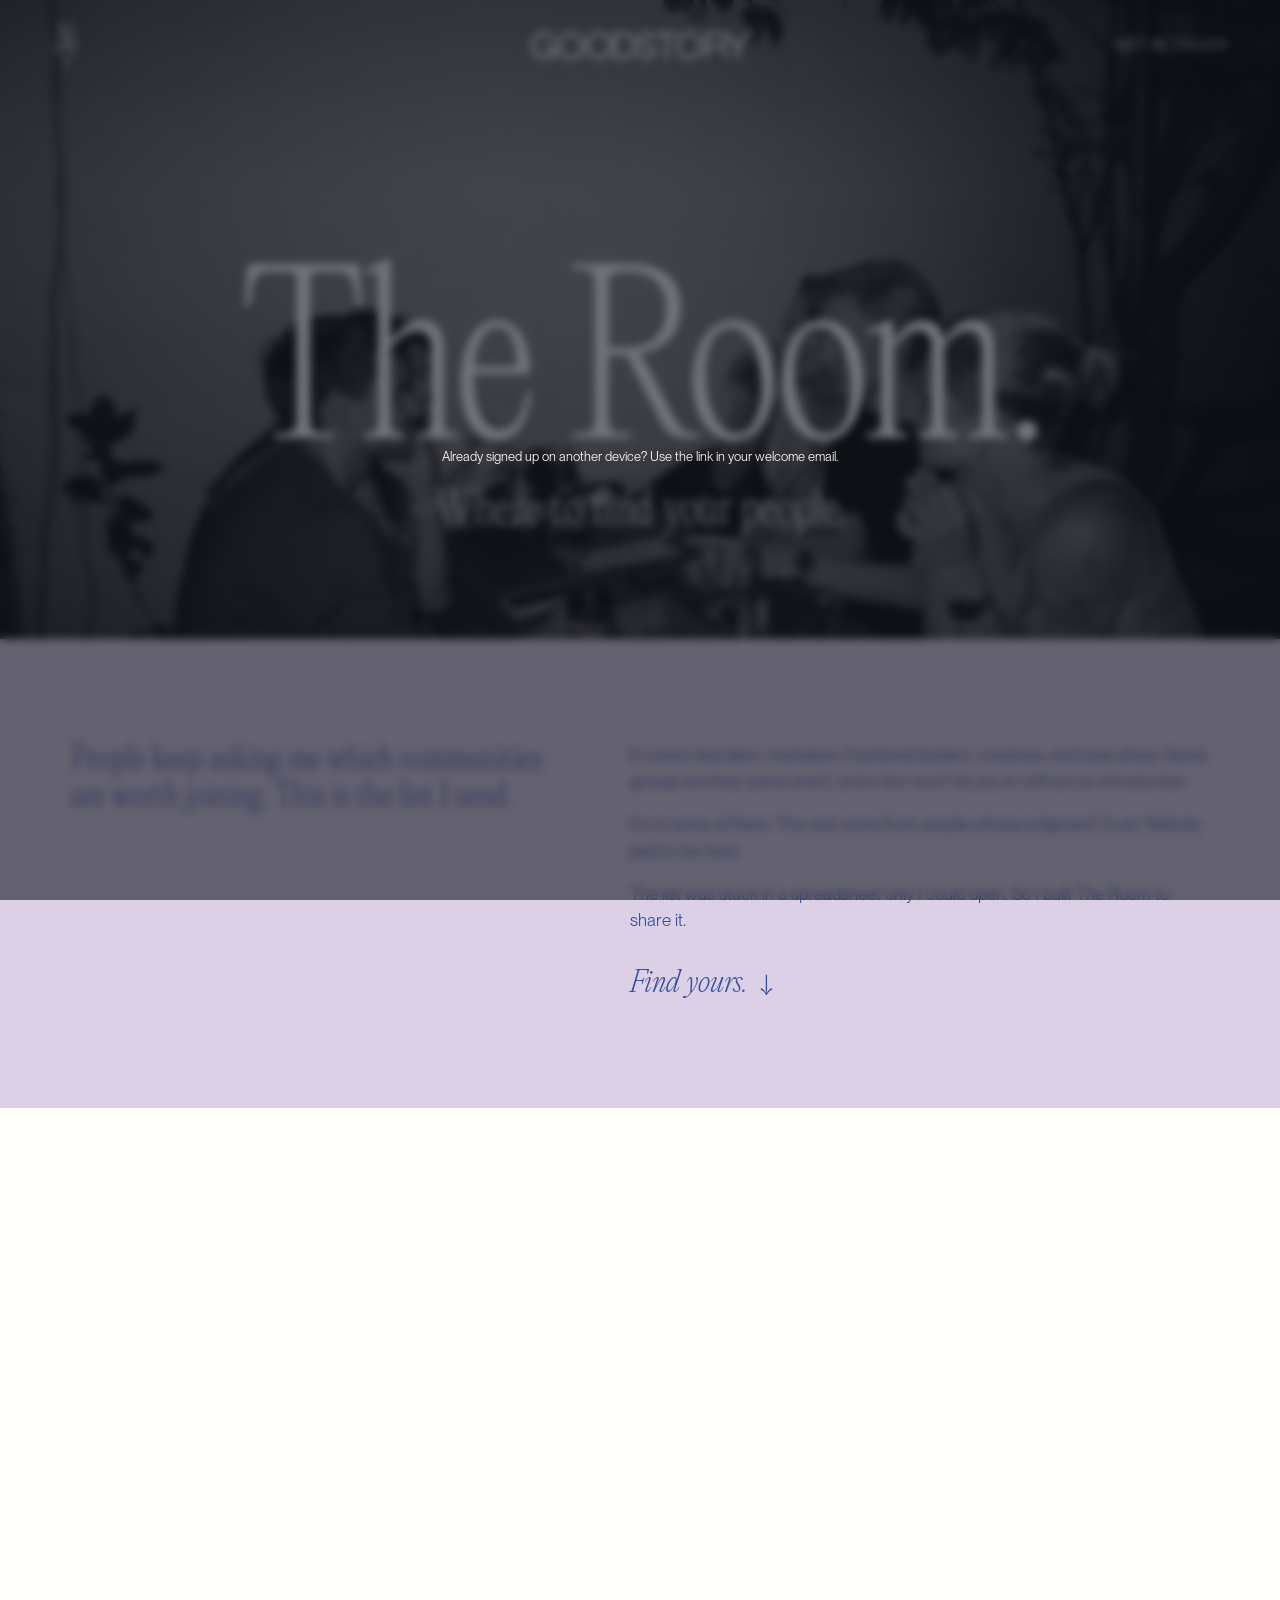
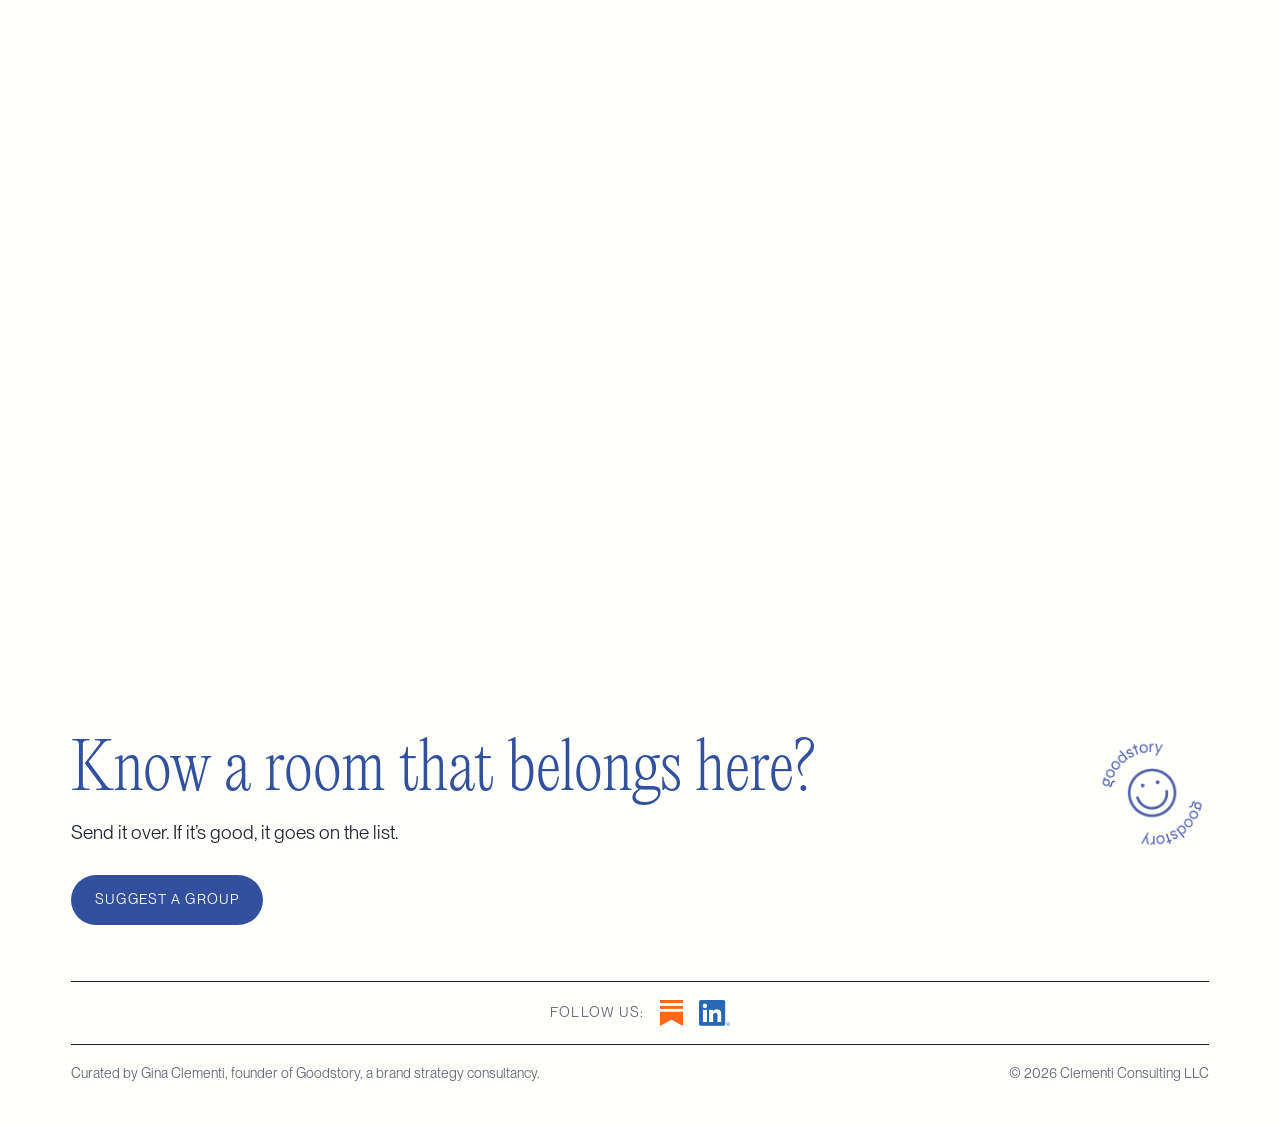
==== commit 3c020a20: "Main address forwards to the list (sign-up popup for new visitors)" ====
--- a/index.html
+++ b/index.html
@@ -4,130 +4,16 @@
   <meta charset="utf-8">
   <meta name="viewport" content="width=device-width, initial-scale=1">
   <title>The Room: networking groups worth your time | Goodstory</title>
-  <meta name="description" content="A curated list of professional communities for marketers, founders, fractional executives, and women in business. Filter by focus, cost, and how to get in.">
+  <meta name="description" content="A curated list of professional communities for marketers, founders, fractional executives, and women in business.">
   <meta property="og:title" content="The Room: Where to find your people">
-  <meta property="og:description" content="A curated list of professional communities for marketers, founders, fractional executives, and women in business. Filter by focus, cost, and how to get in.">
-  <meta property="og:type" content="website">
-  <meta name="twitter:card" content="summary">
+  <meta property="og:description" content="A curated list of professional communities for marketers, founders, fractional executives, and women in business.">
+  <meta name="robots" content="noindex">
   <link rel="icon" type="image/png" href="goodstory-peace.png">
-  <link rel="preload" href="editorial-new-ultralight.woff" as="font" type="font/woff" crossorigin>
-  <link rel="preload" href="neue-montreal-book.woff" as="font" type="font/woff" crossorigin>
-  <link rel="stylesheet" href="styles.css">
-  <script>
-    (function(w, d, t, h, s, n) {
-      w.FlodeskObject = n;
-      var fn = function() {
-        (w[n].q = w[n].q || []).push(arguments);
-      };
-      w[n] = w[n] || fn;
-      var f = d.getElementsByTagName(t)[0];
-      var v = '?v=' + Math.floor(new Date().getTime() / (120 * 1000)) * 60;
-      var sm = d.createElement(t);
-      sm.async = true;
-      sm.type = 'module';
-      sm.src = h + s + '.mjs' + v;
-      f.parentNode.insertBefore(sm, f);
-      var sn = d.createElement(t);
-      sn.async = true;
-      sn.noModule = true;
-      sn.src = h + s + '.js' + v;
-      f.parentNode.insertBefore(sn, f);
-    })(window, document, 'script', 'https://assets.flodesk.com', '/universal', 'fd');
-  </script>
+  <!-- Anyone who lands here goes to the list, where the sign-up popup greets new visitors. -->
+  <meta http-equiv="refresh" content="0; url=list-r7k2.html">
+  <script>location.replace("list-r7k2.html" + location.hash);</script>
 </head>
-<body>
-  <a class="skip" href="#get-it">Skip to the sign-up</a>
-
-  <header class="masthead">
-    <a class="masthead__peace" href="https://itsagoodstory.com/" target="_blank" rel="noopener" aria-label="Goodstory home">
-      <span class="peace" aria-hidden="true"></span>
-    </a>
-    <a class="masthead__wordmark" href="https://itsagoodstory.com/" target="_blank" rel="noopener" aria-label="Goodstory">
-      <span class="wordmark" aria-hidden="true"></span>
-    </a>
-    <a class="masthead__cta" href="https://itsagoodstory.com/contact-goodstory" target="_blank" rel="noopener">Get in touch</a>
-  </header>
-
-  <main>
-    <section class="hero" aria-labelledby="title">
-      <div class="hero__banner">
-        <div class="hero__inner">
-          <h1 id="title" class="hero__title">The Room.</h1>
-          <p class="hero__sub">Where to find your people.</p>
-        </div>
-      </div>
-
-      <div class="hero__intro">
-      <div class="hero__inner hero__body">
-        <p class="hero__lede">People keep asking me which communities are worth joining. This is the list I send.</p>
-        <div class="hero__copy">
-          <p>It covers founders, marketers, fractional leaders, creatives, and executives. Some groups are free, some aren’t, and a few won’t let you in without an introduction.</p>
-          <p>I’m in some of them. The rest came from people whose judgment I trust. Nobody paid to be here.</p>
-          <p>The list was stuck in a spreadsheet only I could open. So I built The Room to share it.</p>
-          <a class="hero__find" href="#get-it">Find yours. <span aria-hidden="true">↓</span></a>
-        </div>
-      </div>
-      </div>
-    </section>
-
-    <section class="inside" aria-labelledby="inside-title">
-      <div class="inside__inner">
-        <p class="eyebrow eyebrow--blue">What’s inside</p>
-        <h2 id="inside-title" class="inside__title"><span id="inside-count">Dozens of</span> groups, sorted so you can find the right one fast.</h2>
-        <p class="inside__copy">Each one is tagged by what it costs, how to get in, and who it’s for, with my notes where I have them. Search it, filter it, come back to it whenever you need a new room.</p>
-        <ul class="inside__cats" id="inside-cats" aria-label="Focus areas"></ul>
-      </div>
-    </section>
-
-    <section class="signup" id="get-it" aria-label="Get The Room">
-      <div class="signup__inner">
-        <div id="fd-form-6ad8dcfd21298a131143dacb"></div>
-        <script>
-          window.fd('form', {
-            formId: '6ad8dcfd21298a131143dacb',
-            containerEl: '#fd-form-6ad8dcfd21298a131143dacb'
-          });
-        </script>
-      </div>
-    </section>
-  </main>
-
-  <footer class="footer">
-    <div class="footer__top">
-      <div>
-        <h2 class="footer__title">Know a room that belongs here?</h2>
-        <p class="footer__sub">Send it over. If it’s good, it goes on the list.</p>
-        <a class="button button--blue" href="mailto:gina@itsagoodstory.com?subject=A%20room%20for%20the%20list">Suggest a group</a>
-      </div>
-      <img class="badge" src="goodstory-badge.png" alt="" width="480" height="480">
-    </div>
-    <div class="footer__bar">
-      <div class="follow">
-        <span class="follow__label">Follow us:</span>
-        <a href="https://goodstory.substack.com/" target="_blank" rel="noopener" aria-label="Goodstory on Substack (opens in a new tab)">
-          <img src="icon-substack.png" alt="" width="84" height="96" class="follow__icon follow__icon--substack">
-        </a>
-        <a href="https://www.linkedin.com/company/itsagoodstory/" target="_blank" rel="noopener" aria-label="Goodstory on LinkedIn (opens in a new tab)">
-          <img src="icon-linkedin.png" alt="" width="120" height="102" class="follow__icon follow__icon--linkedin">
-        </a>
-      </div>
-    </div>
-    <div class="footer__base">
-      <p>Curated by Gina Clementi, founder of Goodstory, a brand strategy consultancy.</p>
-      <p>© 2026 Clementi Consulting LLC</p>
-    </div>
-  </footer>
-
-  <script>
-    // Fill the teaser from the live list so the count never goes stale.
-    fetch("communities.json", { cache: "no-cache" }).then(function (r) { return r.json(); }).then(function (d) {
-      var g = d.groups || [];
-      document.getElementById("inside-count").textContent = String(g.length);
-      var seen = [], ul = document.getElementById("inside-cats");
-      g.forEach(function (x) { (x.categories || []).forEach(function (c) { if (seen.indexOf(c) < 0) seen.push(c); }); });
-      if (g.some(function (x) { return x.women; })) seen.push("Women-focused");
-      seen.forEach(function (c) { var li = document.createElement("li"); li.textContent = c; ul.appendChild(li); });
-    }).catch(function () {});
-  </script>
+<body style="background:#fffffc;font-family:Helvetica,Arial,sans-serif;padding:40px 16px;text-align:center">
+  <p><a href="list-r7k2.html" style="color:#33509e">Continue to The Room</a></p>
 </body>
 </html>
